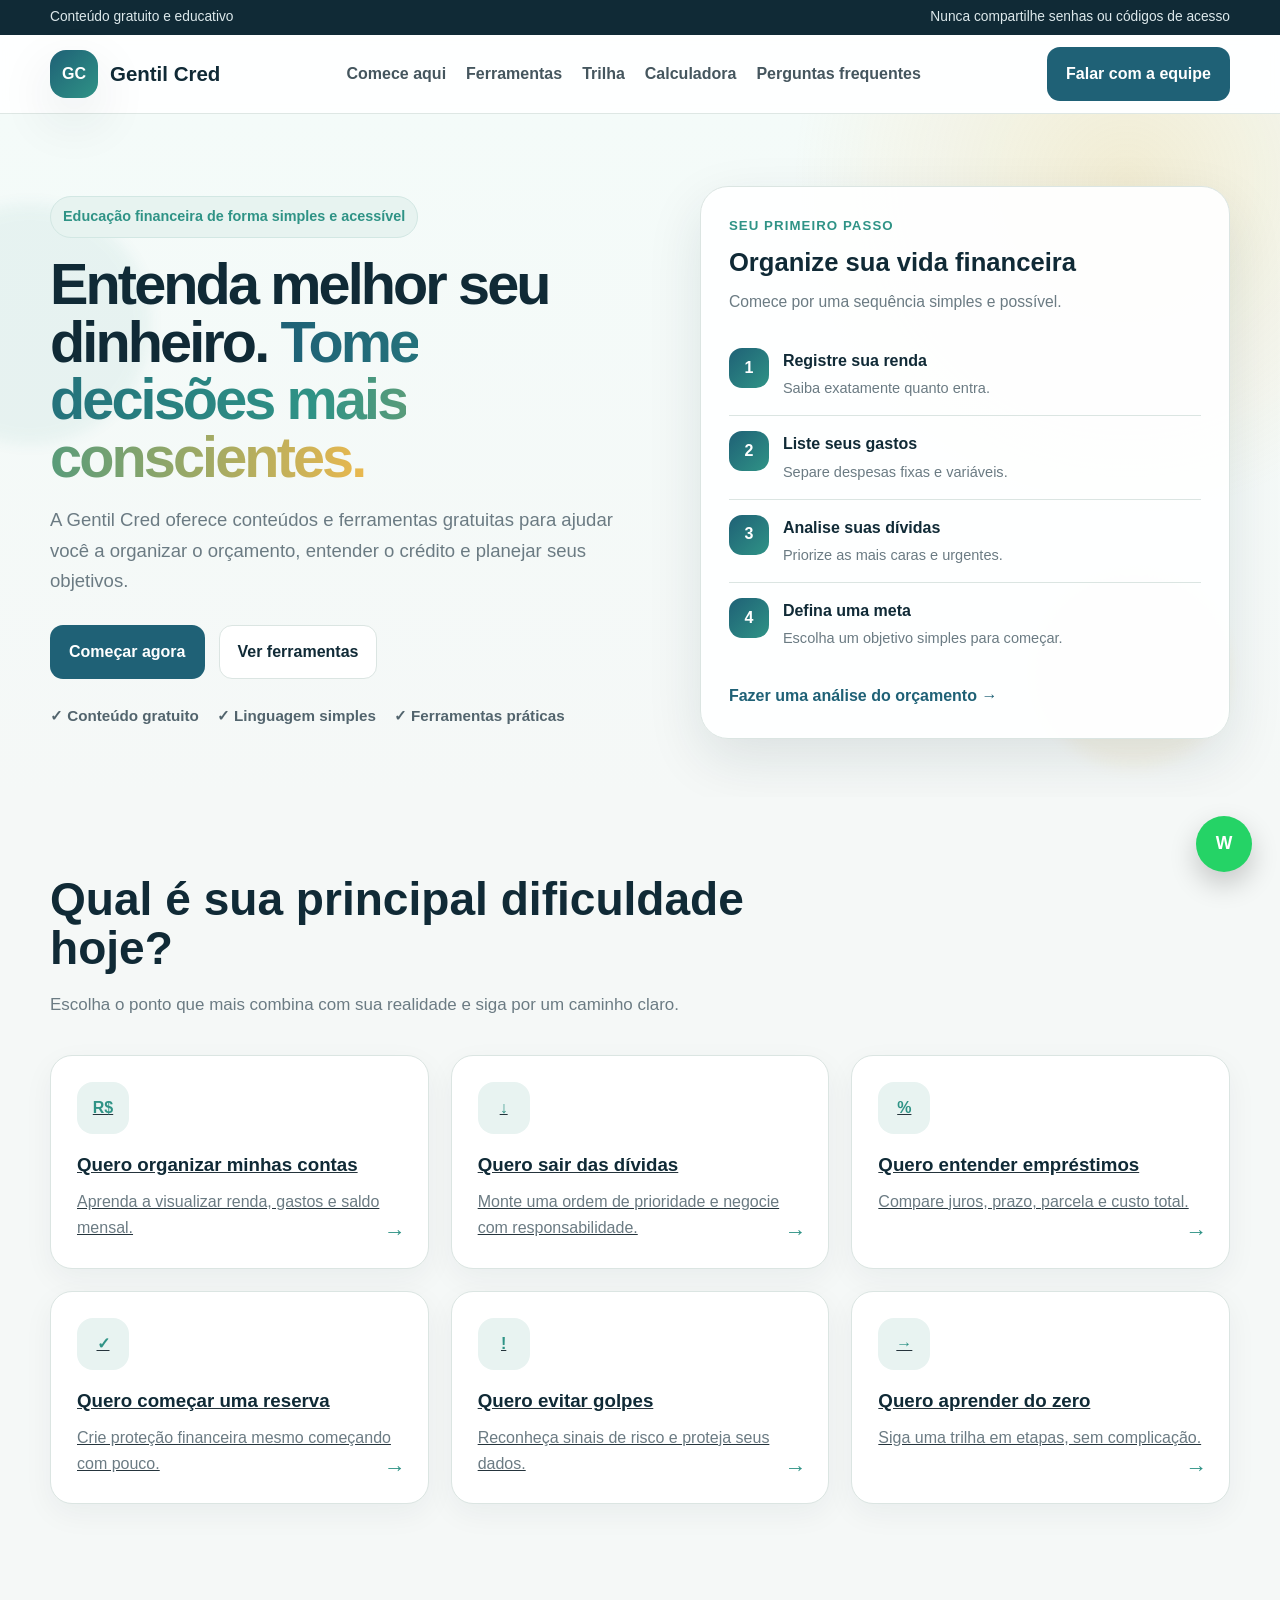
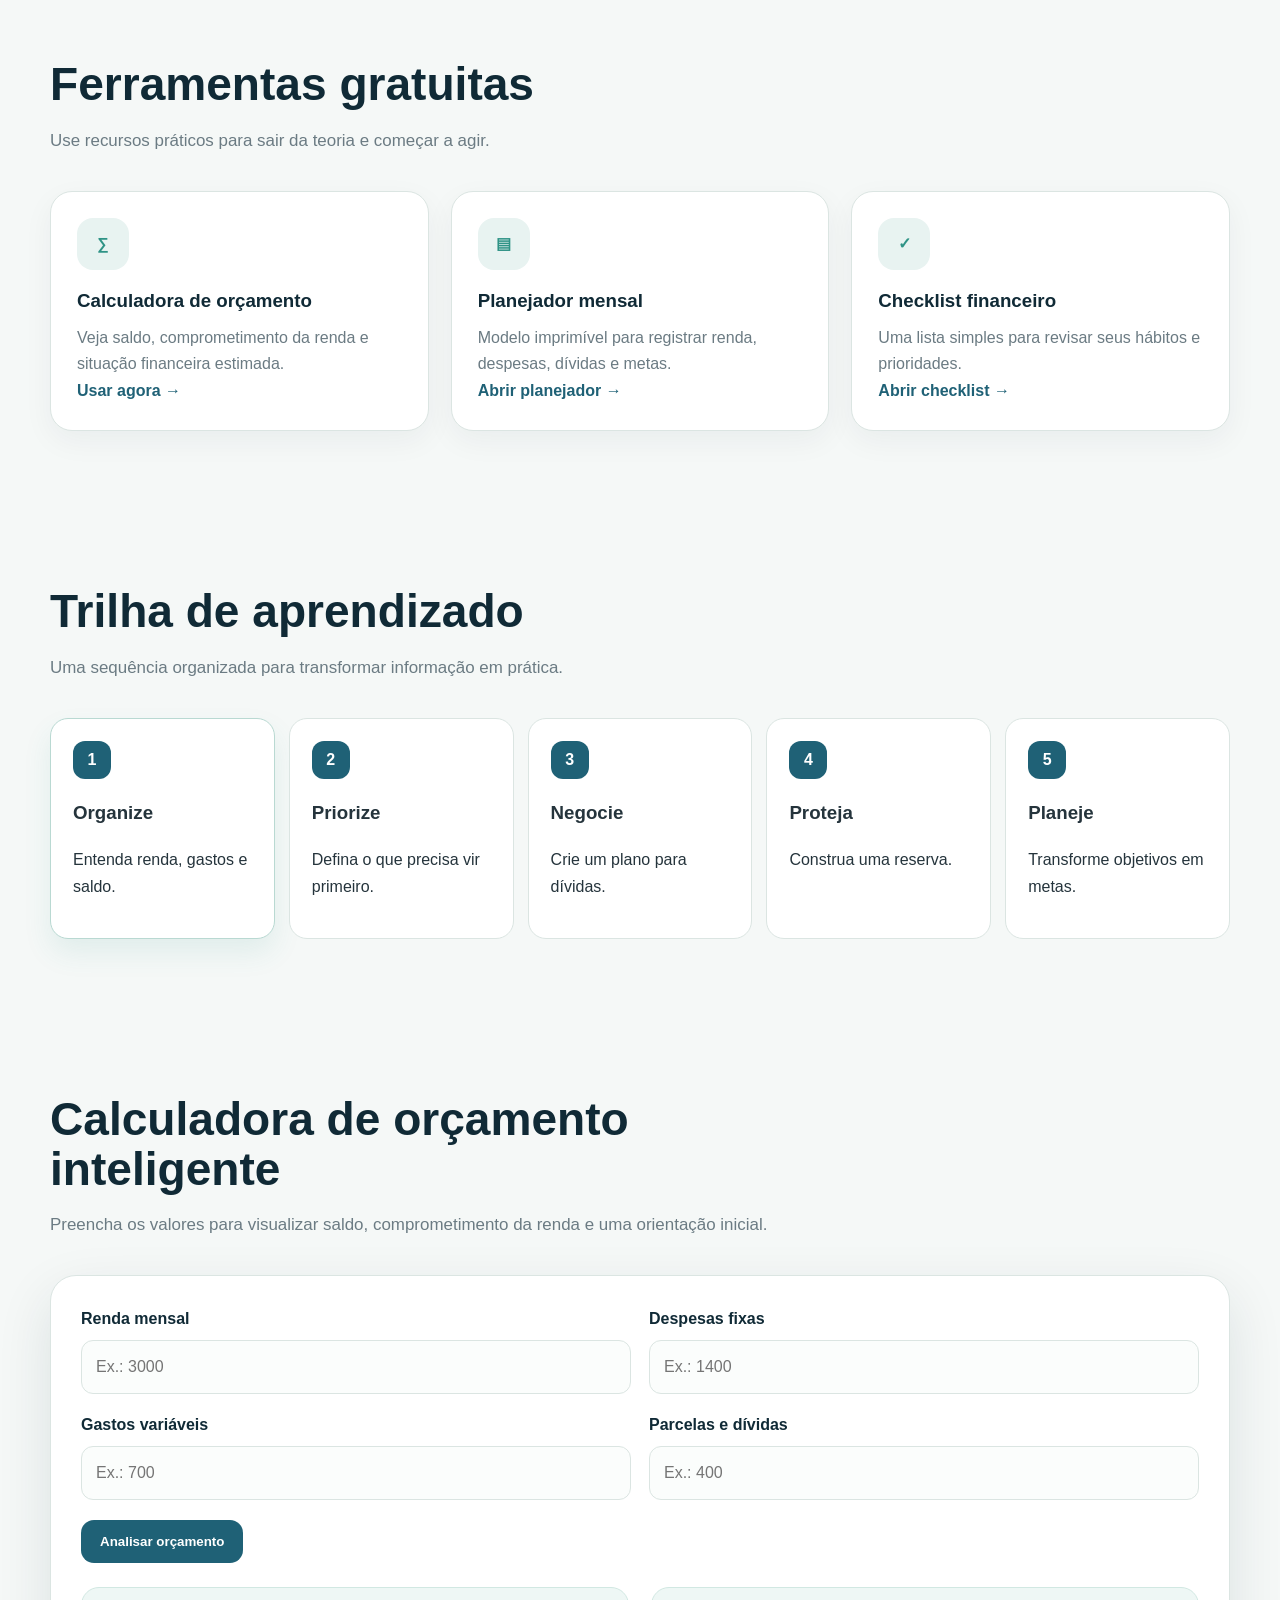
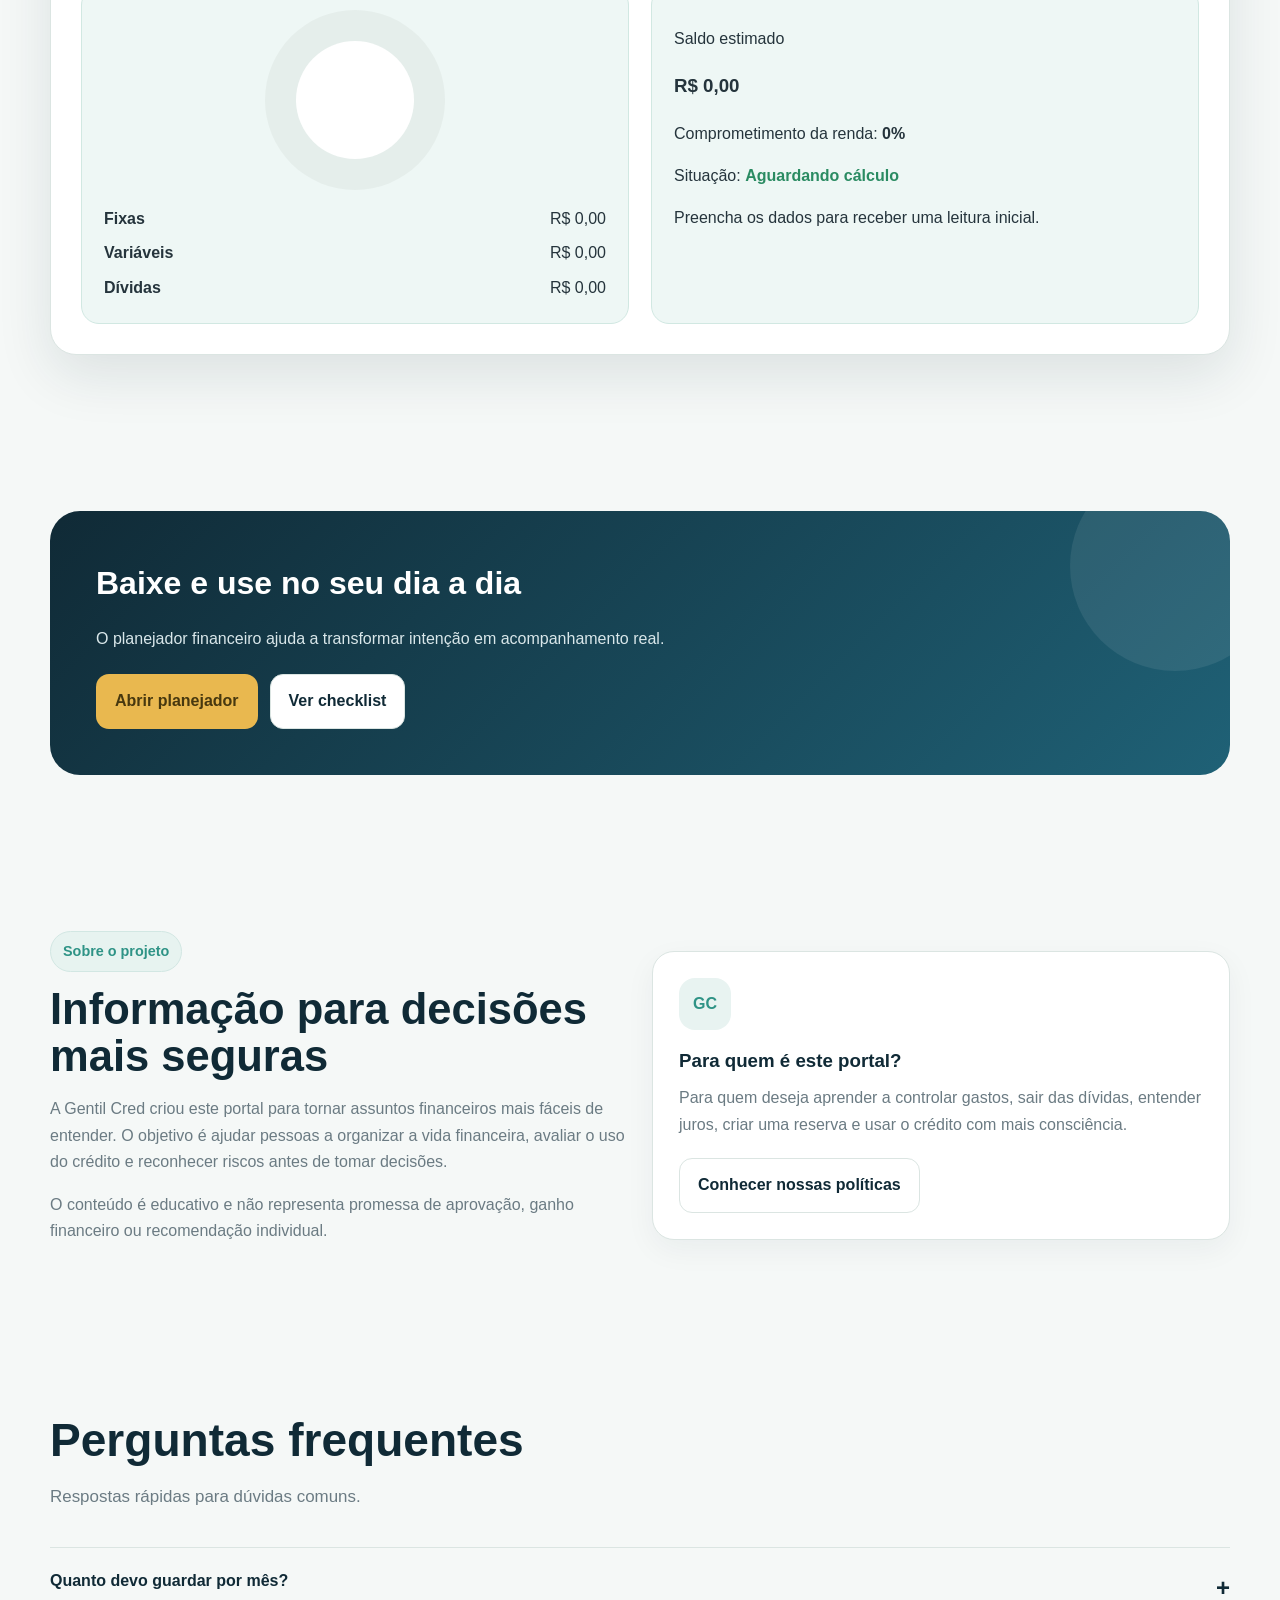
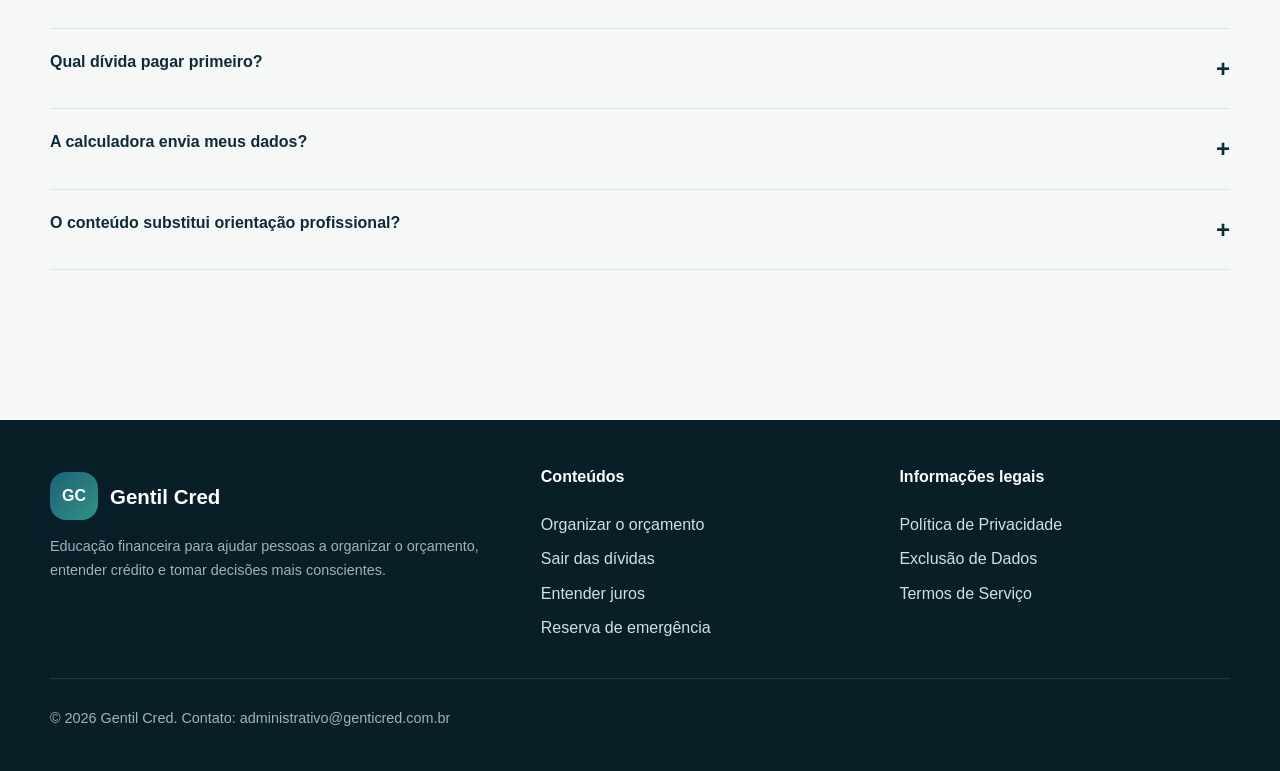
==== index.html @ 9e8ff7e5 "Add files via upload" ====
<!doctype html><html lang="pt-BR"><head><meta charset="utf-8"><meta name="viewport" content="width=device-width,initial-scale=1"><title>Gentil Cred | Portal de Educação Financeira</title><meta name="description" content="Portal de educação financeira com calculadoras, trilhas e conteúdos práticos."><link rel="stylesheet" href="styles.css"></head><body>
<div class="top-progress"></div>
<div class="topbar"><div class="container"><span>Conteúdo gratuito e educativo</span><span>Nunca compartilhe senhas ou códigos de acesso</span></div></div>
<header class="site-header">
  <div class="container nav">
    <a class="brand" href="index.html"><div class="logo">GC</div><strong>Gentil Cred</strong></a>
    <button class="menu-btn" aria-label="Abrir menu" aria-expanded="false">☰</button>
    <nav class="navlinks">
      <a href="index.html#problemas">Comece aqui</a>
      <a href="index.html#ferramentas">Ferramentas</a>
      <a href="index.html#trilha">Trilha</a>
      <a href="index.html#calculadora">Calculadora</a>
      <a href="index.html#faq">Perguntas frequentes</a>
    </nav>
    <a class="btn btn-primary desktop-cta" href="https://wa.me/5519996324788?text=Olá!%20Acessei%20o%20portal%20de%20educação%20financeira%20da%20Gentil%20Cred." target="_blank" rel="noopener">Falar com a equipe</a>
  </div>
</header>
<main>

<section class="hero">
  <div class="container hero-grid">
    <div class="reveal">
      <span class="eyebrow">Educação financeira de forma simples e acessível</span>
      <h1>Entenda melhor seu dinheiro. <span class="gradient">Tome decisões mais conscientes.</span></h1>
      <p>A Gentil Cred oferece conteúdos e ferramentas gratuitas para ajudar você a organizar o orçamento, entender o crédito e planejar seus objetivos.</p>
      <div class="hero-actions">
        <a class="btn btn-primary" href="#problemas">Começar agora</a>
        <a class="btn btn-light" href="#ferramentas">Ver ferramentas</a>
      </div>
      <div class="hero-trust">
        <span>✓ Conteúdo gratuito</span>
        <span>✓ Linguagem simples</span>
        <span>✓ Ferramentas práticas</span>
      </div>
    </div>

    <aside class="hero-dashboard reveal">
      <div class="dashboard-head">
        <span class="dashboard-kicker">Seu primeiro passo</span>
        <h3>Organize sua vida financeira</h3>
        <p>Comece por uma sequência simples e possível.</p>
      </div>

      <div class="dashboard-step">
        <div class="dashboard-number">1</div>
        <div><strong>Registre sua renda</strong><span>Saiba exatamente quanto entra.</span></div>
      </div>
      <div class="dashboard-step">
        <div class="dashboard-number">2</div>
        <div><strong>Liste seus gastos</strong><span>Separe despesas fixas e variáveis.</span></div>
      </div>
      <div class="dashboard-step">
        <div class="dashboard-number">3</div>
        <div><strong>Analise suas dívidas</strong><span>Priorize as mais caras e urgentes.</span></div>
      </div>
      <div class="dashboard-step">
        <div class="dashboard-number">4</div>
        <div><strong>Defina uma meta</strong><span>Escolha um objetivo simples para começar.</span></div>
      </div>

      <a class="dashboard-link" href="#calculadora">Fazer uma análise do orçamento →</a>
    </aside>
  </div>
</section>


<section id="problemas"><div class="container"><div class="section-head reveal"><h2>Qual é sua principal dificuldade hoje?</h2><p>Escolha o ponto que mais combina com sua realidade e siga por um caminho claro.</p></div><div class="grid-3">
<a class="card problem-card reveal" href="como-organizar-o-orcamento.html"><div class="icon">R$</div><h3>Quero organizar minhas contas</h3><p>Aprenda a visualizar renda, gastos e saldo mensal.</p></a>
<a class="card problem-card reveal" href="como-sair-das-dividas.html"><div class="icon">↓</div><h3>Quero sair das dívidas</h3><p>Monte uma ordem de prioridade e negocie com responsabilidade.</p></a>
<a class="card problem-card reveal" href="como-funcionam-os-juros.html"><div class="icon">%</div><h3>Quero entender empréstimos</h3><p>Compare juros, prazo, parcela e custo total.</p></a>
<a class="card problem-card reveal" href="reserva-de-emergencia.html"><div class="icon">✓</div><h3>Quero começar uma reserva</h3><p>Crie proteção financeira mesmo começando com pouco.</p></a>
<a class="card problem-card reveal" href="como-evitar-golpes-financeiros.html"><div class="icon">!</div><h3>Quero evitar golpes</h3><p>Reconheça sinais de risco e proteja seus dados.</p></a>
<a class="card problem-card reveal" href="#trilha"><div class="icon">→</div><h3>Quero aprender do zero</h3><p>Siga uma trilha em etapas, sem complicação.</p></a>
</div></div></section>

<section id="ferramentas"><div class="container"><div class="section-head reveal"><h2>Ferramentas gratuitas</h2><p>Use recursos práticos para sair da teoria e começar a agir.</p></div><div class="grid-3">
<article class="card tool-card reveal"><div class="icon">∑</div><h3>Calculadora de orçamento</h3><p>Veja saldo, comprometimento da renda e situação financeira estimada.</p><a href="#calculadora">Usar agora →</a></article>
<article class="card tool-card reveal"><div class="icon">▤</div><h3>Planejador mensal</h3><p>Modelo imprimível para registrar renda, despesas, dívidas e metas.</p><a href="planejador-financeiro.html">Abrir planejador →</a></article>
<article class="card tool-card reveal"><div class="icon">✓</div><h3>Checklist financeiro</h3><p>Uma lista simples para revisar seus hábitos e prioridades.</p><a href="checklist-financeiro.html">Abrir checklist →</a></article>
</div></div></section>

<section id="trilha"><div class="container"><div class="section-head reveal"><h2>Trilha de aprendizado</h2><p>Uma sequência organizada para transformar informação em prática.</p></div><div class="path">
<div class="path-step active reveal"><div class="num">1</div><h3>Organize</h3><p>Entenda renda, gastos e saldo.</p></div>
<div class="path-step reveal"><div class="num">2</div><h3>Priorize</h3><p>Defina o que precisa vir primeiro.</p></div>
<div class="path-step reveal"><div class="num">3</div><h3>Negocie</h3><p>Crie um plano para dívidas.</p></div>
<div class="path-step reveal"><div class="num">4</div><h3>Proteja</h3><p>Construa uma reserva.</p></div>
<div class="path-step reveal"><div class="num">5</div><h3>Planeje</h3><p>Transforme objetivos em metas.</p></div>
</div></div></section>

<section id="calculadora"><div class="container"><div class="section-head reveal"><h2>Calculadora de orçamento inteligente</h2><p>Preencha os valores para visualizar saldo, comprometimento da renda e uma orientação inicial.</p></div>
<form id="budget-form" class="calculator reveal"><div class="form-grid">
<div><label for="renda">Renda mensal</label><input id="renda" type="number" min="0" step="0.01" required placeholder="Ex.: 3000"></div>
<div><label for="fixas">Despesas fixas</label><input id="fixas" type="number" min="0" step="0.01" placeholder="Ex.: 1400"></div>
<div><label for="variaveis">Gastos variáveis</label><input id="variaveis" type="number" min="0" step="0.01" placeholder="Ex.: 700"></div>
<div><label for="dividas">Parcelas e dívidas</label><input id="dividas" type="number" min="0" step="0.01" placeholder="Ex.: 400"></div>
</div><button class="btn btn-primary" style="margin-top:20px" type="submit">Analisar orçamento</button>
<div class="result-panel"><div class="result-card"><div class="donut" id="donut"></div><div class="legend"><span><b>Fixas</b><span id="l-fixas">R$ 0,00</span></span><span><b>Variáveis</b><span id="l-var">R$ 0,00</span></span><span><b>Dívidas</b><span id="l-div">R$ 0,00</span></span></div></div>
<div class="result-card"><p>Saldo estimado</p><h3 id="saldo">R$ 0,00</h3><p>Comprometimento da renda: <b id="comp">0%</b></p><p>Situação: <span id="status" class="status good">Aguardando cálculo</span></p><p id="mensagem">Preencha os dados para receber uma leitura inicial.</p></div></div>
</form></div></section>

<section><div class="container"><div class="band reveal"><h2>Baixe e use no seu dia a dia</h2><p>O planejador financeiro ajuda a transformar intenção em acompanhamento real.</p><div class="actions"><a class="btn btn-gold" href="planejador-financeiro.html">Abrir planejador</a><a class="btn btn-light" href="checklist-financeiro.html">Ver checklist</a></div></div></div></section>


<section id="sobre">
  <div class="container">
    <div class="grid-2 about-grid">
      <div class="reveal">
        <span class="eyebrow">Sobre o projeto</span>
        <h2>Informação para decisões mais seguras</h2>
        <p>A Gentil Cred criou este portal para tornar assuntos financeiros mais fáceis de entender. O objetivo é ajudar pessoas a organizar a vida financeira, avaliar o uso do crédito e reconhecer riscos antes de tomar decisões.</p>
        <p>O conteúdo é educativo e não representa promessa de aprovação, ganho financeiro ou recomendação individual.</p>
      </div>
      <div class="card about-card reveal">
        <div class="icon">GC</div>
        <h3>Para quem é este portal?</h3>
        <p>Para quem deseja aprender a controlar gastos, sair das dívidas, entender juros, criar uma reserva e usar o crédito com mais consciência.</p>
        <a class="btn btn-light" href="politica-de-privacidade.html">Conhecer nossas políticas</a>
      </div>
    </div>
  </div>
</section>

<section id="faq"><div class="container"><div class="section-head reveal"><h2>Perguntas frequentes</h2><p>Respostas rápidas para dúvidas comuns.</p></div><div class="faq reveal">
<div class="faq-item"><button class="faq-btn">Quanto devo guardar por mês?<span class="plus">+</span></button><div class="faq-content"><p>Comece com um valor possível e aumente aos poucos. Consistência é mais importante que começar alto.</p></div></div>
<div class="faq-item"><button class="faq-btn">Qual dívida pagar primeiro?<span class="plus">+</span></button><div class="faq-content"><p>Normalmente, priorize as mais caras e as que podem gerar consequências mais graves.</p></div></div>
<div class="faq-item"><button class="faq-btn">A calculadora envia meus dados?<span class="plus">+</span></button><div class="faq-content"><p>Não. O cálculo acontece no próprio navegador e os valores não são enviados para servidor.</p></div></div>
<div class="faq-item"><button class="faq-btn">O conteúdo substitui orientação profissional?<span class="plus">+</span></button><div class="faq-content"><p>Não. O portal tem finalidade educacional e não substitui análise individual ou recomendação profissional.</p></div></div>
</div></div></section>
</main>
<footer><div class="container"><div class="footer-grid">
<div><a class="brand" href="index.html"><div class="logo">GC</div><strong style="color:white">Gentil Cred</strong></a><p class="small">Educação financeira para ajudar pessoas a organizar o orçamento, entender crédito e tomar decisões mais conscientes.</p></div>
<div><h4>Conteúdos</h4><a href="como-organizar-o-orcamento.html">Organizar o orçamento</a><a href="como-sair-das-dividas.html">Sair das dívidas</a><a href="como-funcionam-os-juros.html">Entender juros</a><a href="reserva-de-emergencia.html">Reserva de emergência</a></div>
<div><h4>Informações legais</h4><a href="politica-de-privacidade.html">Política de Privacidade</a><a href="exclusao-de-dados.html">Exclusão de Dados</a><a href="termos-de-servico.html">Termos de Serviço</a></div>
</div><hr style="border:0;border-top:1px solid rgba(255,255,255,.12);margin:28px 0"><p class="small">© 2026 Gentil Cred. Contato: administrativo@genticred.com.br</p></div></footer>
<a class="whatsapp" aria-label="Falar com a Gentil Cred no WhatsApp" title="Falar com a Gentil Cred" href="https://wa.me/5519996324788?text=Olá!%20Acessei%20o%20portal%20de%20educação%20financeira%20da%20Gentil%20Cred." target="_blank" rel="noopener">W</a>
<script src="script.js"></script></body></html>
---- styles.css ----
:root{
  --ink:#102a36; --blue:#1f6176; --teal:#2f9386; --gold:#e9b84f;
  --bg:#f5f8f7; --surface:#ffffff; --muted:#6b7b83; --border:#dbe5e2;
  --good:#2a8b62; --warn:#d29a2f; --bad:#bf5555; --shadow:0 20px 55px rgba(16,42,54,.11);
}
*{box-sizing:border-box}
html{scroll-behavior:smooth}
body{margin:0;font-family:Inter,Arial,Helvetica,sans-serif;background:var(--bg);color:#25343c;line-height:1.65;overflow-x:hidden}
a{color:inherit}
.container{width:min(1440px,calc(100% - 48px));margin:auto}
.top-progress{position:fixed;left:0;top:0;height:3px;background:linear-gradient(90deg,var(--blue),var(--teal),var(--gold));width:0;z-index:100}
.topbar{background:var(--ink);color:#dce8eb;padding:8px 0;font-size:.9rem}
.topbar .container{display:flex;justify-content:space-between;gap:16px;flex-wrap:wrap}
.site-header{position:sticky;top:0;z-index:50;background:rgba(255,255,255,.9);border-bottom:1px solid rgba(219,229,226,.9);backdrop-filter:blur(14px);transition:.3s}
.site-header.scrolled{background:rgba(255,255,255,.98);box-shadow:0 10px 30px rgba(16,42,54,.08)}
.nav{min-height:78px;display:flex;align-items:center;justify-content:space-between;gap:22px}
.brand{display:flex;align-items:center;gap:12px;text-decoration:none}
.logo{width:48px;height:48px;border-radius:16px;display:grid;place-items:center;background:linear-gradient(135deg,var(--blue),var(--teal));color:#fff;font-weight:900;box-shadow:var(--shadow);transition:.25s}
.brand:hover .logo{transform:rotate(-5deg) scale(1.05)}
.brand strong{font-size:1.28rem;color:var(--ink)}
.navlinks{display:flex;gap:20px;align-items:center}
.navlinks a{text-decoration:none;font-weight:800;color:#45565e;position:relative}
.navlinks a:after{content:"";position:absolute;left:0;bottom:-6px;width:0;height:2px;background:var(--teal);transition:.25s}
.navlinks a:hover:after{width:100%}
.menu-btn{display:none;width:46px;height:46px;border:1px solid var(--border);background:#fff;border-radius:13px;font-size:1.3rem}
.btn{display:inline-flex;align-items:center;justify-content:center;gap:8px;padding:13px 18px;border-radius:13px;text-decoration:none;font-weight:900;border:1px solid transparent;cursor:pointer;transition:.25s}
.btn-primary{background:var(--blue);color:#fff}
.btn-primary:hover{background:var(--teal);transform:translateY(-2px);box-shadow:0 12px 26px rgba(47,147,134,.18)}
.btn-light{background:#fff;border-color:var(--border);color:var(--ink)}
.btn-gold{background:var(--gold);color:#47380f}
.hero{position:relative;overflow:hidden;padding:94px 0 74px;background:
radial-gradient(circle at 88% 10%,rgba(233,184,79,.22),transparent 26%),
linear-gradient(180deg,#f4fbf9 0%,var(--bg) 100%)}
.hero:before,.hero:after{content:"";position:absolute;border-radius:50%;opacity:.48;filter:blur(8px);animation:blob 8s ease-in-out infinite}
.hero:before{width:240px;height:240px;background:rgba(47,147,134,.15);left:-90px;top:90px}
.hero:after{width:190px;height:190px;background:rgba(233,184,79,.18);right:4%;bottom:30px;animation-delay:-3s}
@keyframes blob{0%,100%{transform:translate(0,0)}50%{transform:translate(16px,-18px)}}
.hero-grid{position:relative;z-index:1;display:grid;grid-template-columns:1.12fr .88fr;gap:72px;align-items:center}
.eyebrow{display:inline-flex;padding:8px 12px;border-radius:999px;background:#e7f3f0;color:var(--teal);border:1px solid #d2e7e3;font-weight:900;font-size:.9rem}
h1{font-size:clamp(2.8rem,5.2vw,5rem);line-height:1;letter-spacing:-.05em;color:var(--ink);margin:20px 0}
.gradient{background:linear-gradient(90deg,var(--blue),var(--teal),var(--gold));background-clip:text;-webkit-background-clip:text;color:transparent}
.hero p{font-size:1.16rem;color:var(--muted);max-width:690px}
.hero-actions{display:flex;gap:14px;flex-wrap:wrap;margin-top:28px}
.hero-dashboard{background:rgba(255,255,255,.95);border:1px solid var(--border);border-radius:28px;padding:26px;box-shadow:var(--shadow);animation:float 5s ease-in-out infinite}
@keyframes float{0%,100%{transform:translateY(0)}50%{transform:translateY(-8px)}}
.metric-row{display:grid;grid-template-columns:repeat(3,1fr);gap:12px;margin-bottom:18px}
.metric{padding:16px;border-radius:16px;background:#f8fbfa;border:1px solid var(--border)}
.metric strong{display:block;color:var(--ink);font-size:1.35rem}.metric span{font-size:.86rem;color:var(--muted)}
.chart{height:180px;display:flex;align-items:flex-end;gap:12px;padding:20px 10px 0;border-top:1px solid var(--border)}
.bar{flex:1;border-radius:10px 10px 4px 4px;background:linear-gradient(180deg,var(--teal),var(--blue));height:0;transition:height 1.2s ease}
section{padding:78px 0}
.section-head{max-width:780px;margin-bottom:36px}
.section-head h2{font-size:clamp(2.1rem,3.6vw,3.2rem);line-height:1.08;color:var(--ink);margin:0 0 12px}
.section-head p{color:var(--muted);font-size:1.06rem}
.grid-3{display:grid;grid-template-columns:repeat(3,1fr);gap:22px}
.grid-2{display:grid;grid-template-columns:repeat(2,1fr);gap:24px}
.card{background:#fff;border:1px solid var(--border);border-radius:22px;padding:26px;box-shadow:0 10px 30px rgba(16,42,54,.05);transition:.3s}
.card:hover{transform:translateY(-8px);box-shadow:0 18px 42px rgba(16,42,54,.1);border-color:#c7ddd7}
.icon{width:52px;height:52px;border-radius:16px;display:grid;place-items:center;background:#e8f3f1;color:var(--teal);font-weight:900;transition:.25s}
.card:hover .icon{transform:rotate(-6deg) scale(1.08)}
.card h3{color:var(--ink);margin:16px 0 8px}.card p{color:var(--muted);margin:0}
.problem-card{cursor:pointer;position:relative;overflow:hidden}
.problem-card:after{content:"→";position:absolute;right:22px;bottom:18px;color:var(--teal);font-weight:900;font-size:1.35rem}
.tool-card{min-height:235px;display:flex;flex-direction:column}
.tool-card a{margin-top:auto;color:var(--blue);font-weight:900;text-decoration:none}
.path{display:grid;grid-template-columns:repeat(5,1fr);gap:14px}
.path-step{background:#fff;border:1px solid var(--border);border-radius:18px;padding:22px;position:relative}
.path-step .num{width:38px;height:38px;border-radius:12px;display:grid;place-items:center;background:var(--blue);color:#fff;font-weight:900;margin-bottom:14px}
.path-step.active{border-color:#b9d9d2;box-shadow:0 14px 28px rgba(47,147,134,.1)}
.calculator{background:#fff;border:1px solid var(--border);border-radius:26px;padding:30px;box-shadow:var(--shadow)}
.form-grid{display:grid;grid-template-columns:repeat(2,1fr);gap:18px}
label{display:block;font-weight:900;color:var(--ink);margin-bottom:7px}
input,select{width:100%;padding:13px 14px;border:1px solid var(--border);border-radius:12px;background:#fbfdfc;font:inherit;outline:none}
input:focus,select:focus{border-color:var(--teal);box-shadow:0 0 0 4px rgba(47,147,134,.1)}
.result-panel{margin-top:24px;display:grid;grid-template-columns:1fr 1fr;gap:22px}
.result-card{background:#eef7f5;border:1px solid #d1e8e2;border-radius:18px;padding:22px}
.donut{width:180px;height:180px;border-radius:50%;margin:auto;display:grid;place-items:center;background:conic-gradient(var(--teal) 0deg,#e5eeeb 0deg)}
.donut:after{content:"";width:118px;height:118px;border-radius:50%;background:#fff}
.legend{display:grid;gap:8px;margin-top:16px}.legend span{display:flex;justify-content:space-between;gap:12px}
.status{font-weight:900}.status.good{color:var(--good)}.status.warn{color:var(--warn)}.status.bad{color:var(--bad)}
.material{display:flex;align-items:center;justify-content:space-between;gap:20px}
.material .copy{max-width:700px}
.band{position:relative;overflow:hidden;background:linear-gradient(135deg,var(--ink),var(--blue));color:#fff;border-radius:30px;padding:46px}
.band:after{content:"";position:absolute;width:210px;height:210px;border-radius:50%;background:rgba(255,255,255,.08);right:-50px;top:-50px}
.band h2,.band p,.band .actions{position:relative;z-index:1}
.band h2{font-size:2rem;margin:0 0 12px}.band p{color:#d9e7ea;max-width:800px}
.actions{display:flex;gap:12px;flex-wrap:wrap;margin-top:22px}
.faq{border-top:1px solid var(--border)}
.faq-item{border-bottom:1px solid var(--border)}
.faq-btn{width:100%;padding:20px 0;background:none;border:0;display:flex;justify-content:space-between;gap:18px;text-align:left;font:inherit;font-weight:900;color:var(--ink);cursor:pointer}
.faq-content{max-height:0;overflow:hidden;transition:max-height .35s ease}.faq-content p{margin:0 0 20px;color:var(--muted)}
.faq-item.open .faq-content{max-height:220px}.plus{font-size:1.5rem;transition:.25s}.faq-item.open .plus{transform:rotate(45deg)}
.whatsapp{position:fixed;right:20px;bottom:20px;z-index:60;width:58px;height:58px;border-radius:50%;display:grid;place-items:center;background:#25d366;color:#fff;text-decoration:none;font-size:1.5rem;box-shadow:0 12px 28px rgba(0,0,0,.2);transition:.25s}
.whatsapp:hover{transform:scale(1.08) translateY(-2px)}
footer{background:#081f28;color:#d3e0e4;margin-top:72px;padding:44px 0 26px}
.footer-grid{display:grid;grid-template-columns:1.4fr 1fr 1fr;gap:28px}footer h4{color:#fff;margin-top:0}footer a{display:block;text-decoration:none;color:#d3e0e4;margin:8px 0}
.small{font-size:.9rem;color:#9fb3ba}
.page{width:min(930px,calc(100% - 40px));margin:48px auto;background:#fff;border:1px solid var(--border);border-radius:24px;padding:42px;box-shadow:var(--shadow)}
.page h1{font-size:clamp(2.4rem,5vw,3.8rem)}.page h2{color:var(--ink);margin-top:34px}.lead{font-size:1.15rem;color:var(--muted)}
.notice{background:#fff8df;border:1px solid #ead899;color:#6b5a20;padding:16px;border-radius:12px;margin:24px 0}
.reveal{opacity:0;transform:translateY(28px);transition:opacity .7s ease,transform .7s ease}.reveal.show{opacity:1;transform:translateY(0)}
@media(prefers-reduced-motion:reduce){*{animation:none!important;transition:none!important;scroll-behavior:auto!important}.reveal{opacity:1;transform:none}}
@media(max-width:980px){
  .hero-grid,.grid-3,.grid-2,.footer-grid,.form-grid,.result-panel{grid-template-columns:1fr}
  .path{grid-template-columns:1fr 1fr}
  .menu-btn{display:block}.desktop-cta{display:none}
  .navlinks{position:absolute;left:20px;right:20px;top:78px;display:none;flex-direction:column;align-items:stretch;background:#fff;border:1px solid var(--border);border-radius:16px;padding:18px;box-shadow:var(--shadow)}
  .navlinks.open{display:flex}
}
@media(max-width:620px){.path{grid-template-columns:1fr}.metric-row{grid-template-columns:1fr}.material{align-items:flex-start;flex-direction:column}}

@media(min-width:1500px){
  .hero{padding-left:12px;padding-right:12px}
  .hero-grid{gap:84px}
  .hero h1{font-size:clamp(3.6rem,4.6vw,5.2rem)}
}
@media(max-width:1280px){
  .container{width:min(1180px,calc(100% - 40px))}
}

/* Refinamento do topo */
.topbar{
  padding:6px 0;
  font-size:.86rem;
}
.hero{
  padding:72px 0 58px;
}
.hero-grid{
  grid-template-columns:1.05fr .95fr;
  gap:64px;
}
.hero h1{
  font-size:clamp(2.9rem,4.5vw,4.7rem);
  max-width:760px;
  margin:18px 0;
}
.hero p{
  max-width:720px;
}
.hero-trust{
  display:flex;
  flex-wrap:wrap;
  gap:18px;
  margin-top:24px;
  color:#52646d;
  font-weight:700;
  font-size:.95rem;
}
.hero-dashboard{
  animation:none;
  padding:28px;
}
.dashboard-head{
  margin-bottom:18px;
}
.dashboard-kicker{
  display:block;
  color:var(--teal);
  font-size:.83rem;
  font-weight:900;
  text-transform:uppercase;
  letter-spacing:.08em;
  margin-bottom:4px;
}
.dashboard-head h3{
  color:var(--ink);
  font-size:1.6rem;
  margin:0 0 6px;
}
.dashboard-head p{
  font-size:.98rem;
  margin:0;
}
.dashboard-step{
  display:flex;
  gap:14px;
  align-items:flex-start;
  padding:15px 0;
  border-bottom:1px solid var(--border);
  transition:transform .2s ease, background .2s ease;
}
.dashboard-step:hover{
  transform:translateX(5px);
  background:#f8fbfa;
}
.dashboard-step:last-of-type{
  border-bottom:0;
}
.dashboard-number{
  flex:0 0 40px;
  height:40px;
  display:grid;
  place-items:center;
  border-radius:13px;
  background:linear-gradient(135deg,var(--blue),var(--teal));
  color:#fff;
  font-weight:900;
}
.dashboard-step strong{
  display:block;
  color:var(--ink);
  margin-bottom:2px;
}
.dashboard-step span{
  display:block;
  color:var(--muted);
  font-size:.91rem;
}
.dashboard-link{
  display:inline-flex;
  margin-top:18px;
  color:var(--blue);
  font-weight:900;
  text-decoration:none;
}
.about-grid{
  align-items:center;
}
.about-grid h2{
  font-size:clamp(2rem,3.4vw,3.1rem);
  line-height:1.08;
  color:var(--ink);
  margin:14px 0 16px;
}
.about-grid p{
  color:var(--muted);
}
.about-card .btn{
  margin-top:20px;
}
.whatsapp{
  right:28px;
  bottom:28px;
  width:56px;
  height:56px;
  font-size:1.1rem;
  font-weight:900;
}
@media(max-width:980px){
  .hero{
    padding:56px 0 44px;
  }
  .hero h1{
    font-size:clamp(2.6rem,9vw,4rem);
  }
  .hero-grid{
    gap:36px;
  }
}
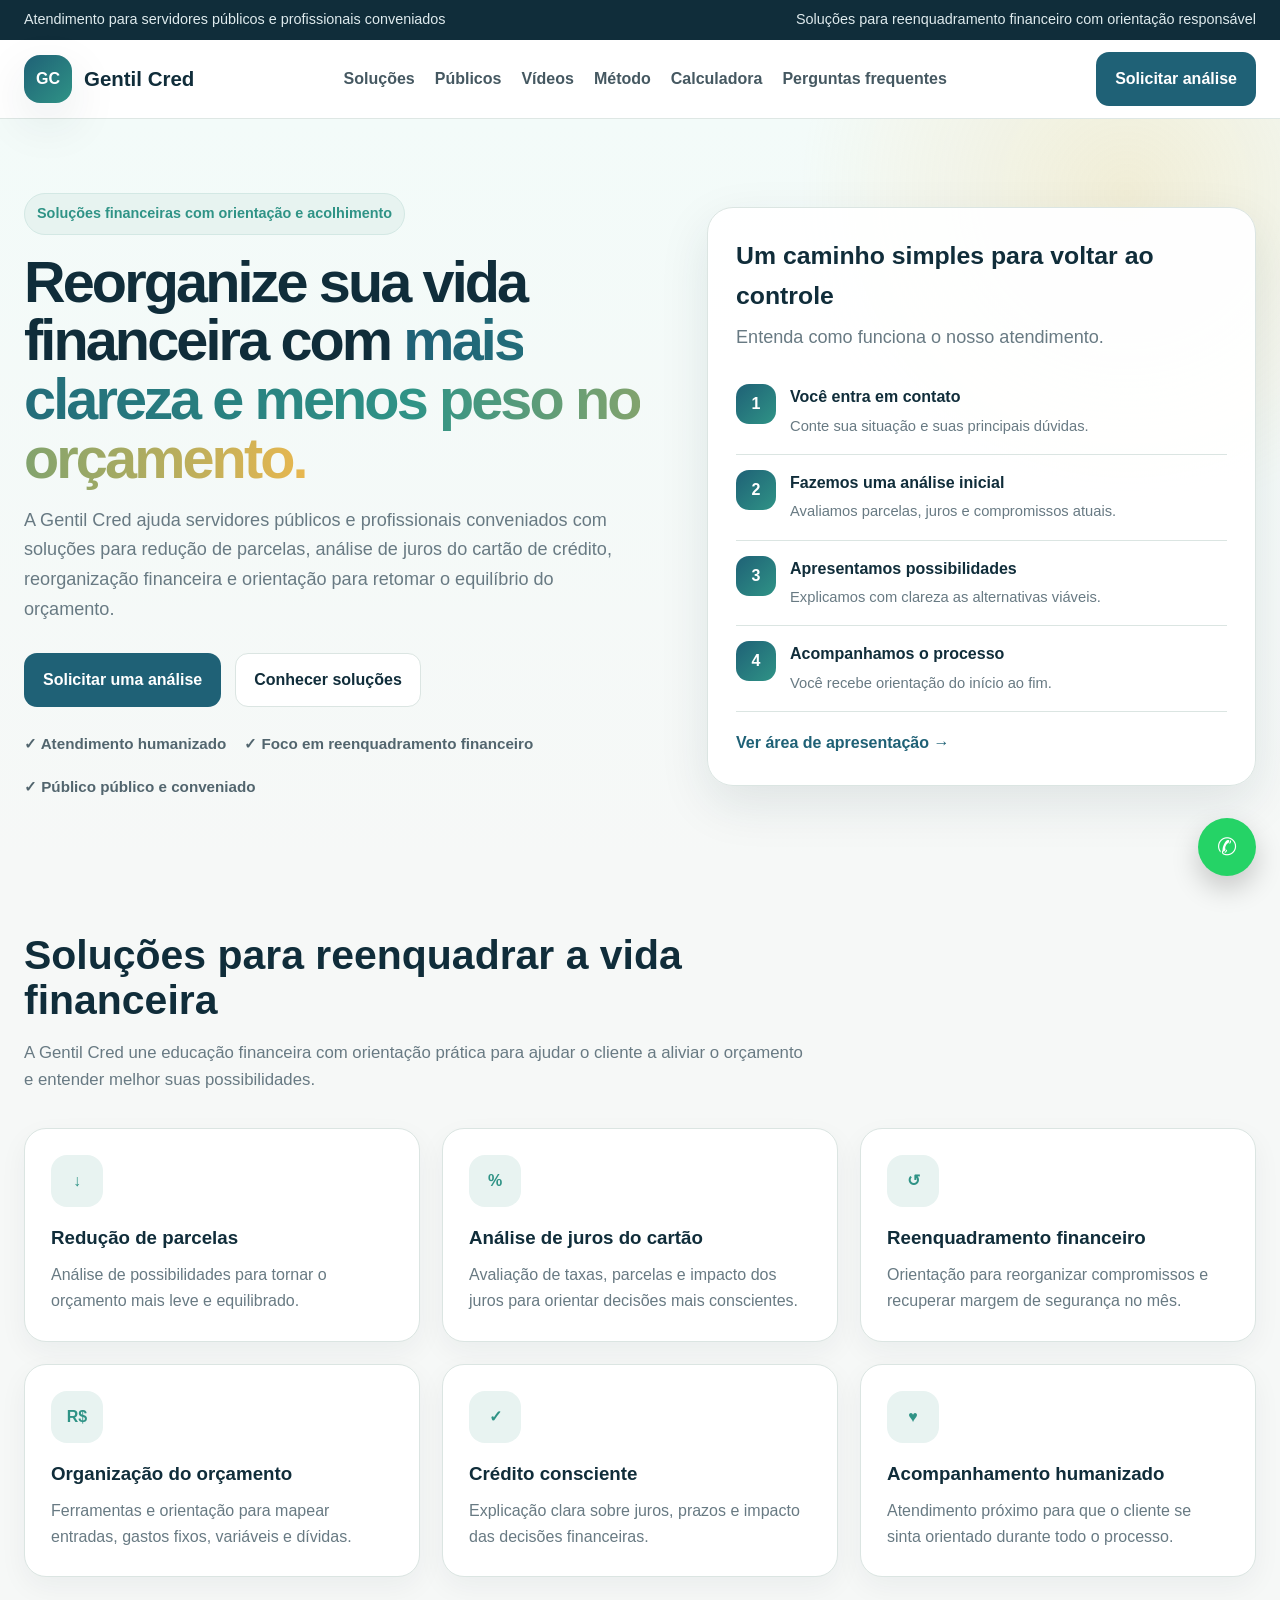
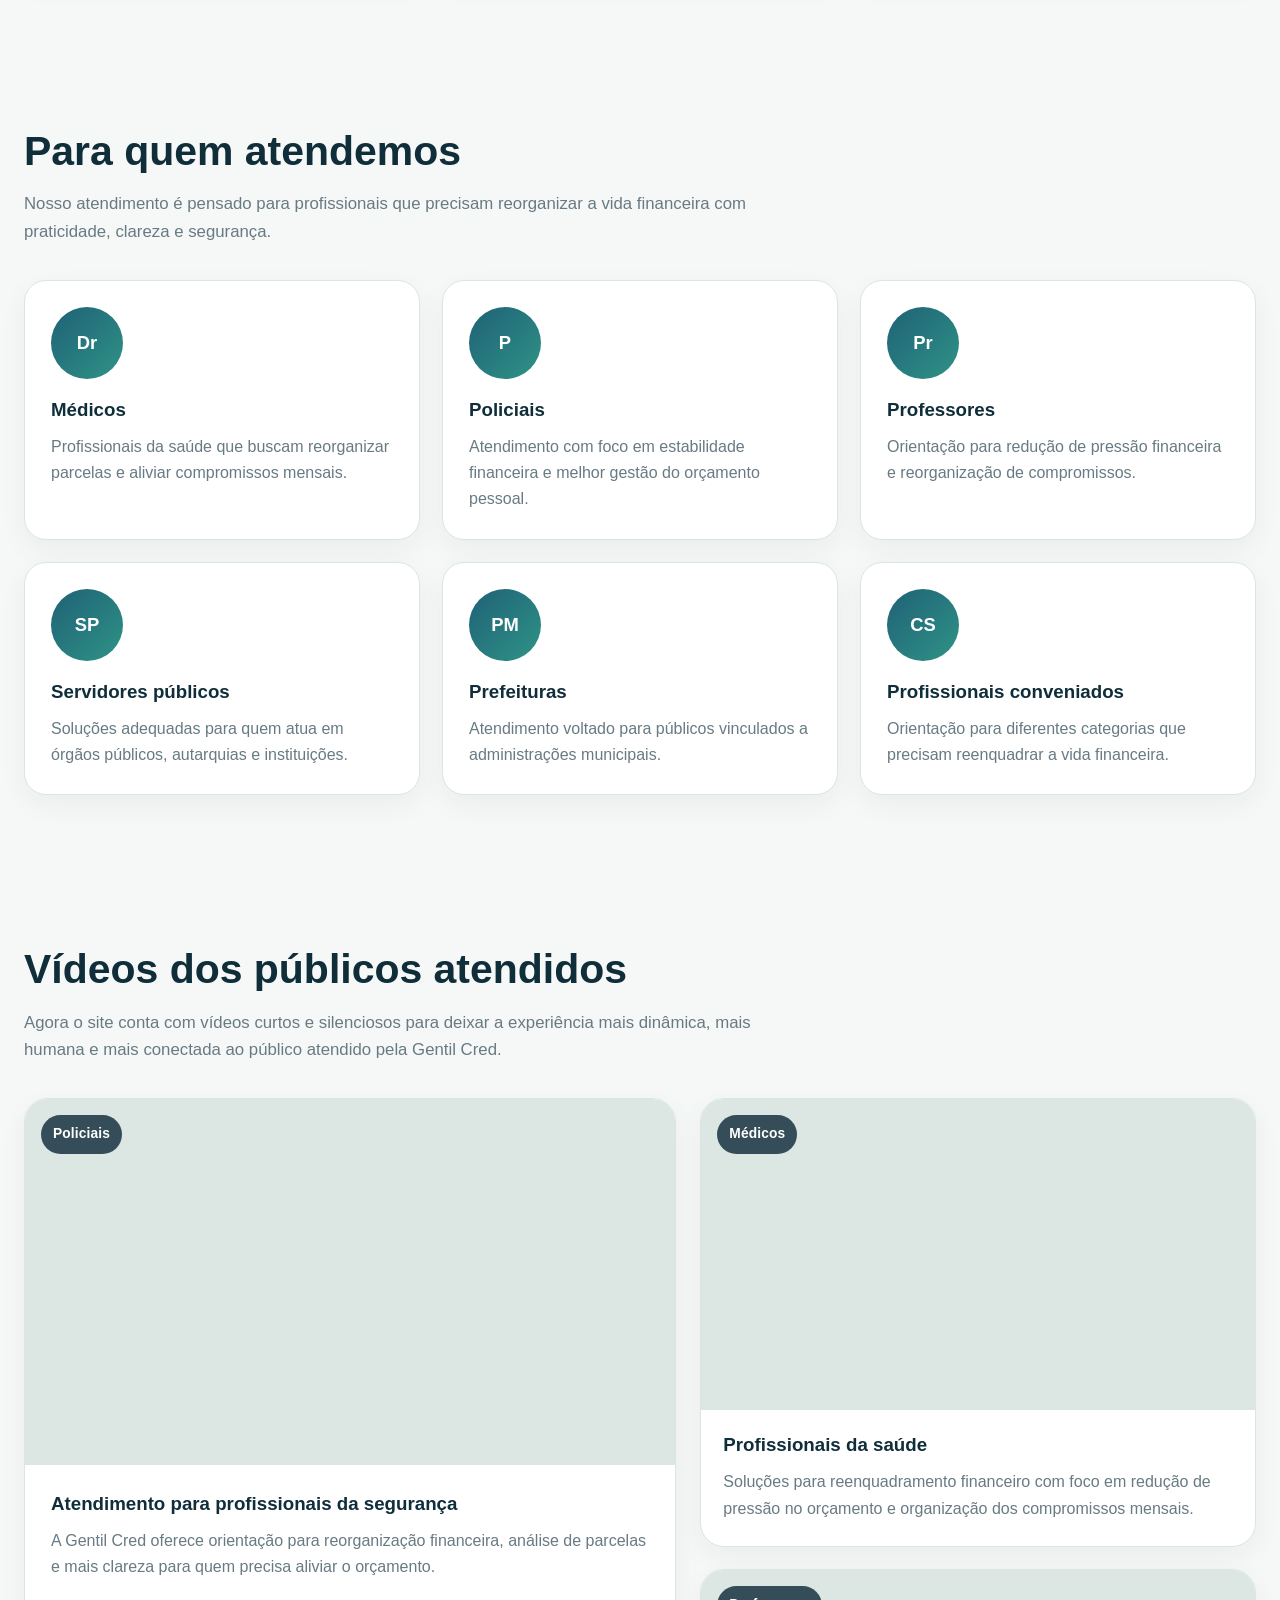
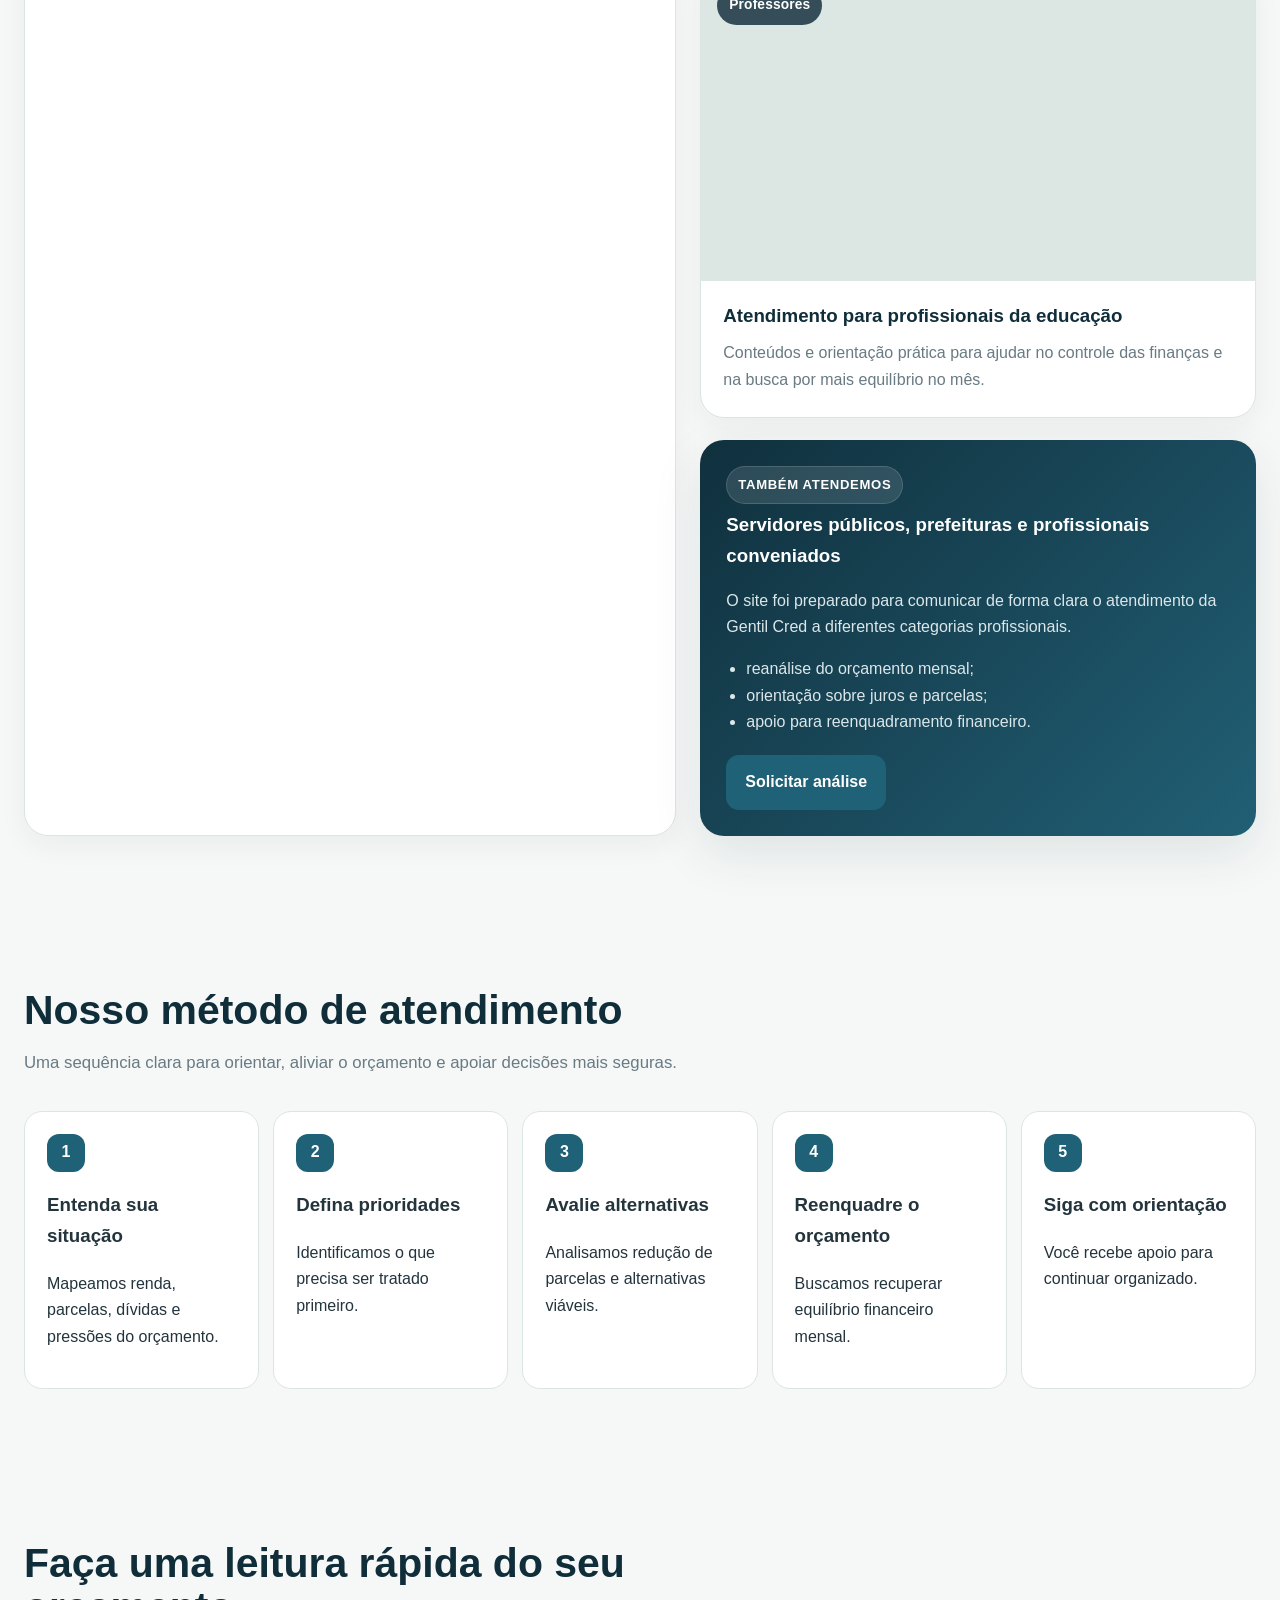
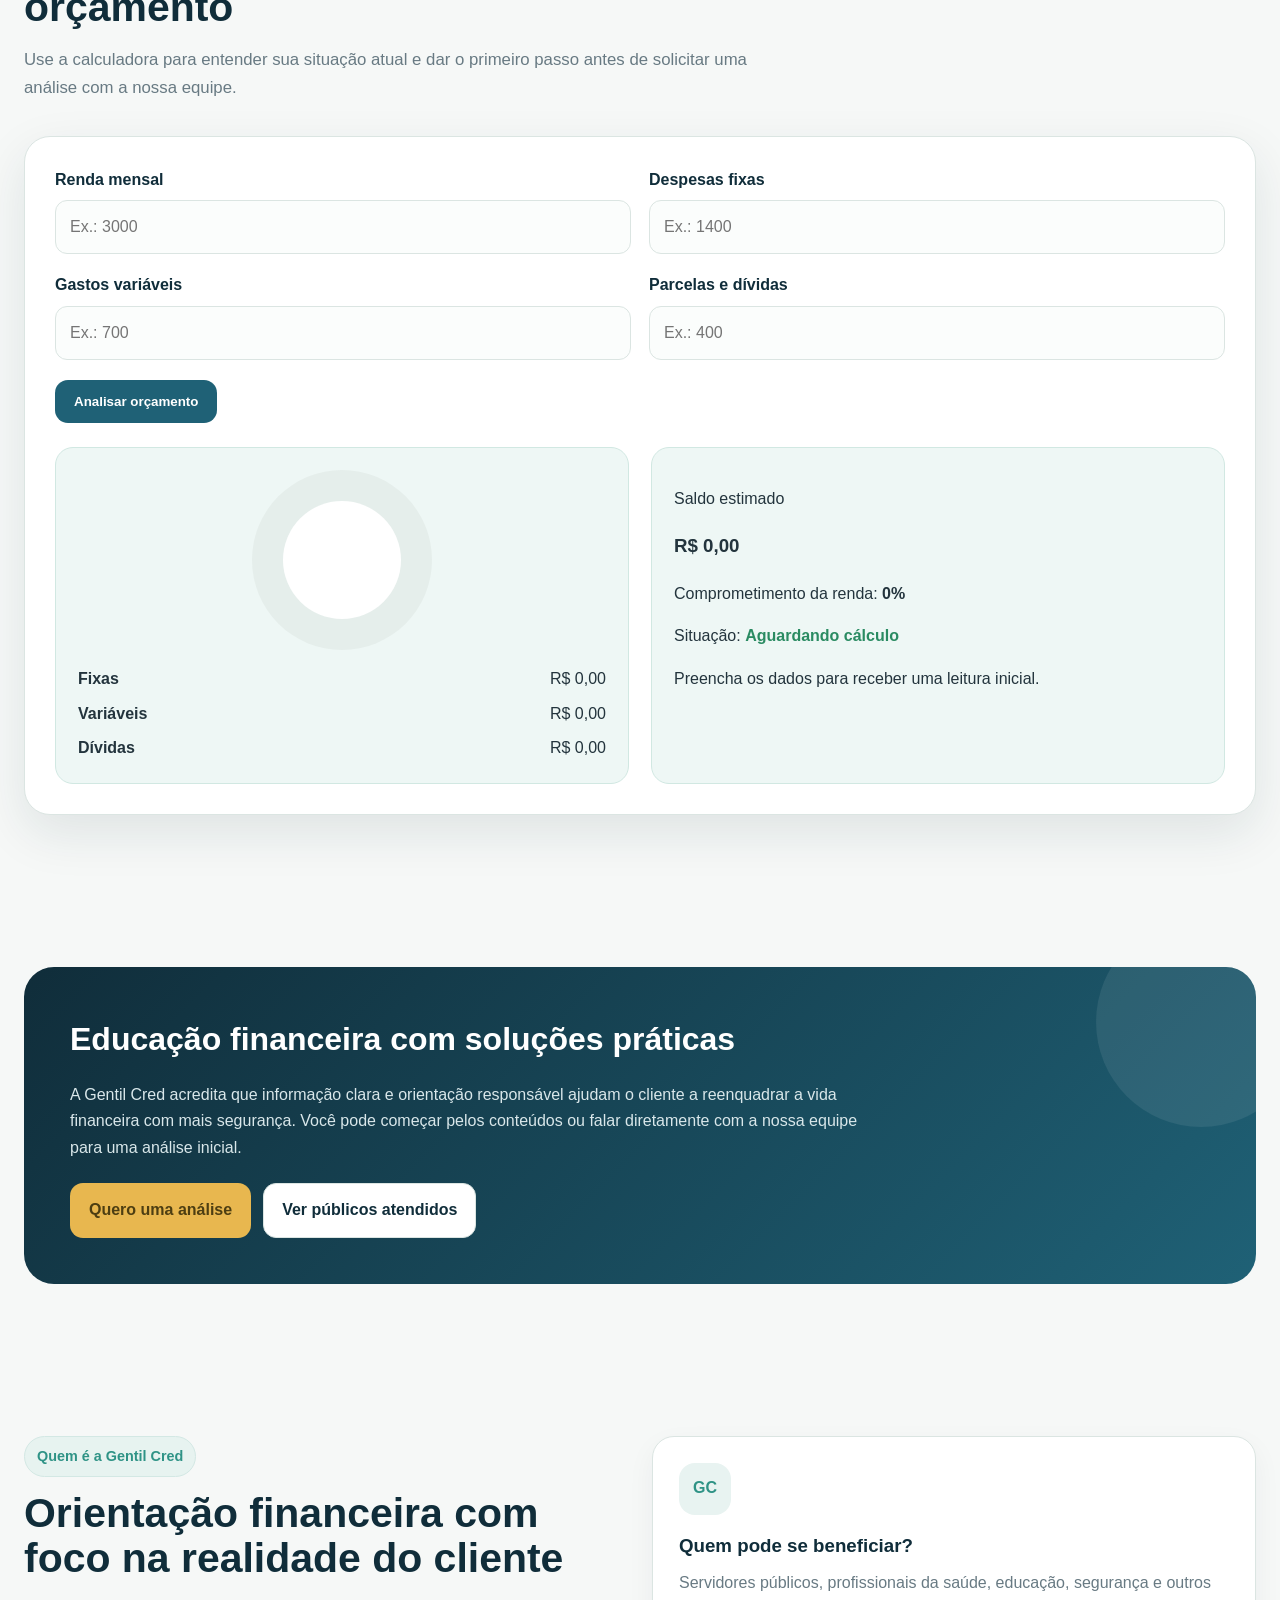
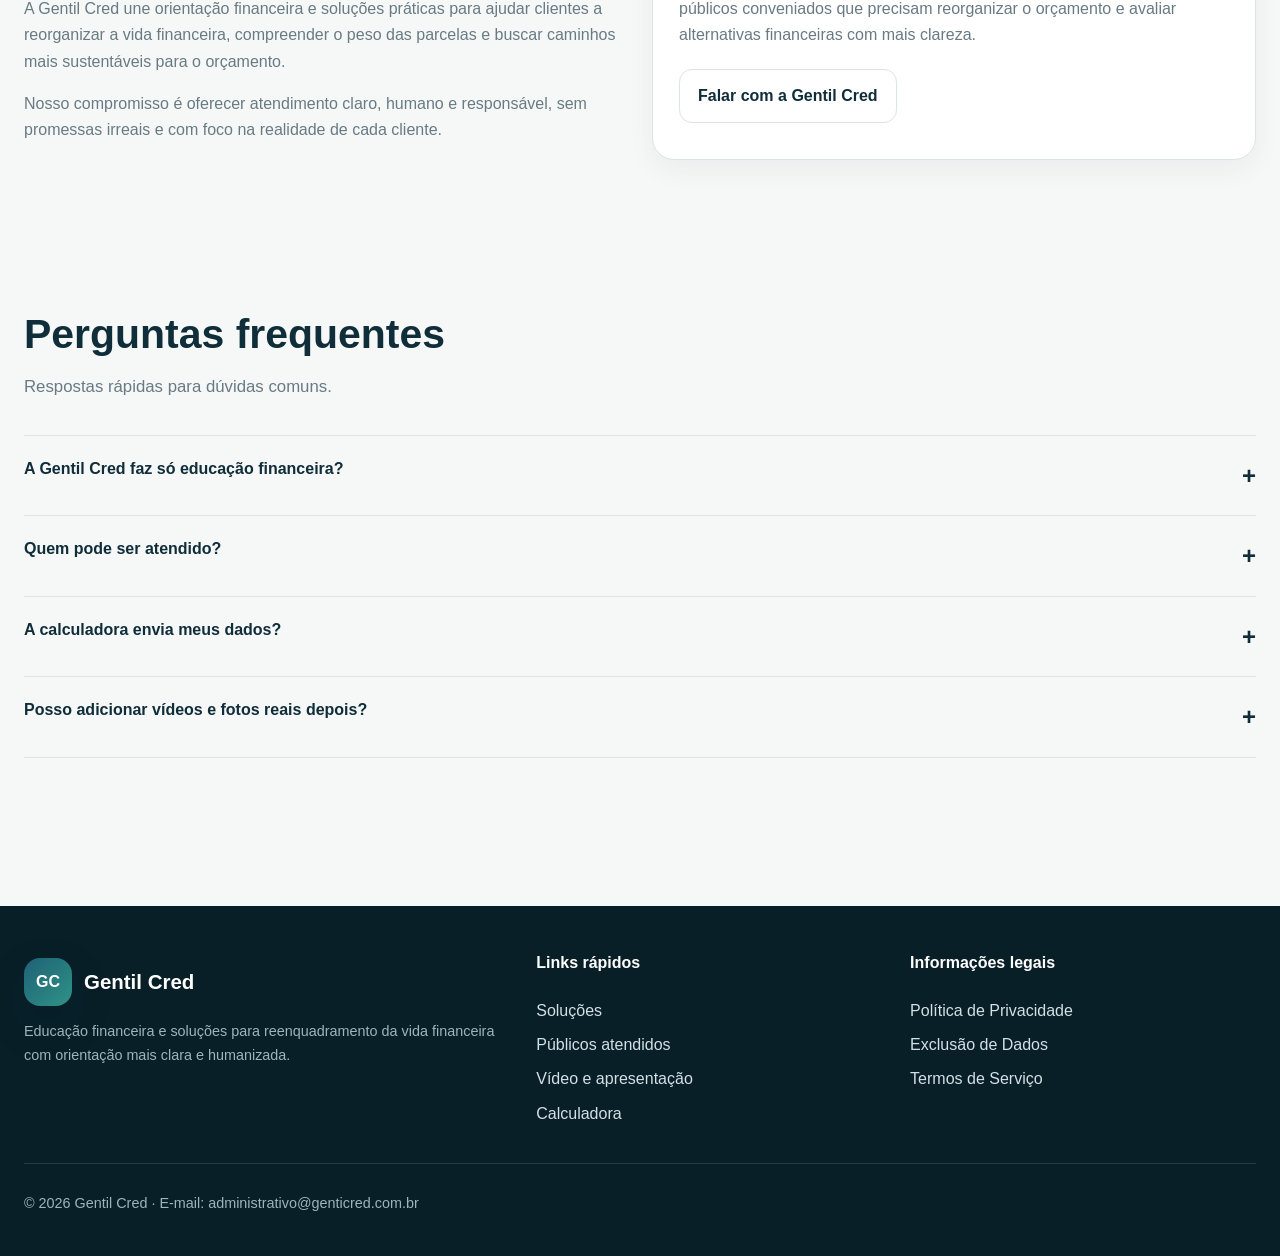
==== commit f98eba13: "Add files via upload" ====
--- a/index.html
+++ b/index.html
@@ -1,136 +1,265 @@
-<!doctype html><html lang="pt-BR"><head><meta charset="utf-8"><meta name="viewport" content="width=device-width,initial-scale=1"><title>Gentil Cred | Portal de Educação Financeira</title><meta name="description" content="Portal de educação financeira com calculadoras, trilhas e conteúdos práticos."><link rel="stylesheet" href="styles.css"></head><body>
-<div class="top-progress"></div>
-<div class="topbar"><div class="container"><span>Conteúdo gratuito e educativo</span><span>Nunca compartilhe senhas ou códigos de acesso</span></div></div>
+<!doctype html>
+<html lang="pt-BR">
+<head>
+<meta charset="utf-8"><meta name="viewport" content="width=device-width,initial-scale=1">
+<title>Gentil Cred | Educação financeira e soluções para reenquadramento financeiro</title>
+<meta name="description" content="Gentil Cred: educação financeira, redução de parcelas, análise de juros do cartão e reenquadramento financeiro para servidores públicos e profissionais conveniados.">
+<link rel="stylesheet" href="styles.css">
+</head>
+<body>
+
+<div class="topbar"><div class="container"><span>Atendimento para servidores públicos e profissionais conveniados</span><span>Soluções para reenquadramento financeiro com orientação responsável</span></div></div>
 <header class="site-header">
   <div class="container nav">
     <a class="brand" href="index.html"><div class="logo">GC</div><strong>Gentil Cred</strong></a>
-    <button class="menu-btn" aria-label="Abrir menu" aria-expanded="false">☰</button>
+    <button class="menu-btn" aria-label="Abrir menu">☰</button>
     <nav class="navlinks">
-      <a href="index.html#problemas">Comece aqui</a>
-      <a href="index.html#ferramentas">Ferramentas</a>
-      <a href="index.html#trilha">Trilha</a>
-      <a href="index.html#calculadora">Calculadora</a>
-      <a href="index.html#faq">Perguntas frequentes</a>
+      <a href="#solucoes">Soluções</a>
+      <a href="#publico">Públicos</a>
+      <a href="#video">Vídeos</a>
+      <a href="#metodo">Método</a>
+      <a href="#calculadora">Calculadora</a>
+      <a href="#faq">Perguntas frequentes</a>
     </nav>
-    <a class="btn btn-primary desktop-cta" href="https://wa.me/5519996324788?text=Olá!%20Acessei%20o%20portal%20de%20educação%20financeira%20da%20Gentil%20Cred." target="_blank" rel="noopener">Falar com a equipe</a>
+    <a class="btn btn-primary desktop-cta" href="https://wa.me/5519996324788?text=Olá!%20Quero%20solicitar%20uma%20análise%20financeira." target="_blank" rel="noopener">Solicitar análise</a>
   </div>
 </header>
+
 <main>
-
 <section class="hero">
   <div class="container hero-grid">
     <div class="reveal">
-      <span class="eyebrow">Educação financeira de forma simples e acessível</span>
-      <h1>Entenda melhor seu dinheiro. <span class="gradient">Tome decisões mais conscientes.</span></h1>
-      <p>A Gentil Cred oferece conteúdos e ferramentas gratuitas para ajudar você a organizar o orçamento, entender o crédito e planejar seus objetivos.</p>
+      <span class="eyebrow">Soluções financeiras com orientação e acolhimento</span>
+      <h1>Reorganize sua vida financeira com <span class="gradient">mais clareza e menos peso no orçamento.</span></h1>
+      <p>A Gentil Cred ajuda servidores públicos e profissionais conveniados com soluções para redução de parcelas, análise de juros do cartão de crédito, reorganização financeira e orientação para retomar o equilíbrio do orçamento.</p>
       <div class="hero-actions">
-        <a class="btn btn-primary" href="#problemas">Começar agora</a>
-        <a class="btn btn-light" href="#ferramentas">Ver ferramentas</a>
+        <a class="btn btn-primary" href="https://wa.me/5519996324788?text=Olá!%20Quero%20solicitar%20uma%20análise%20financeira." target="_blank" rel="noopener">Solicitar uma análise</a>
+        <a class="btn btn-light" href="#solucoes">Conhecer soluções</a>
       </div>
       <div class="hero-trust">
-        <span>✓ Conteúdo gratuito</span>
-        <span>✓ Linguagem simples</span>
-        <span>✓ Ferramentas práticas</span>
-      </div>
-    </div>
-
-    <aside class="hero-dashboard reveal">
-      <div class="dashboard-head">
-        <span class="dashboard-kicker">Seu primeiro passo</span>
-        <h3>Organize sua vida financeira</h3>
-        <p>Comece por uma sequência simples e possível.</p>
-      </div>
-
-      <div class="dashboard-step">
-        <div class="dashboard-number">1</div>
-        <div><strong>Registre sua renda</strong><span>Saiba exatamente quanto entra.</span></div>
-      </div>
-      <div class="dashboard-step">
-        <div class="dashboard-number">2</div>
-        <div><strong>Liste seus gastos</strong><span>Separe despesas fixas e variáveis.</span></div>
-      </div>
-      <div class="dashboard-step">
-        <div class="dashboard-number">3</div>
-        <div><strong>Analise suas dívidas</strong><span>Priorize as mais caras e urgentes.</span></div>
-      </div>
-      <div class="dashboard-step">
-        <div class="dashboard-number">4</div>
-        <div><strong>Defina uma meta</strong><span>Escolha um objetivo simples para começar.</span></div>
-      </div>
-
-      <a class="dashboard-link" href="#calculadora">Fazer uma análise do orçamento →</a>
+        <span>✓ Atendimento humanizado</span>
+        <span>✓ Foco em reenquadramento financeiro</span>
+        <span>✓ Público público e conveniado</span>
+      </div>
+    </div>
+    <aside class="hero-panel reveal">
+      <h3>Um caminho simples para voltar ao controle</h3>
+      <p>Entenda como funciona o nosso atendimento.</p>
+      <div class="step-row"><div class="step-num">1</div><div><strong>Você entra em contato</strong><span>Conte sua situação e suas principais dúvidas.</span></div></div>
+      <div class="step-row"><div class="step-num">2</div><div><strong>Fazemos uma análise inicial</strong><span>Avaliamos parcelas, juros e compromissos atuais.</span></div></div>
+      <div class="step-row"><div class="step-num">3</div><div><strong>Apresentamos possibilidades</strong><span>Explicamos com clareza as alternativas viáveis.</span></div></div>
+      <div class="step-row"><div class="step-num">4</div><div><strong>Acompanhamos o processo</strong><span>Você recebe orientação do início ao fim.</span></div></div>
+      <a class="panel-link" href="#video">Ver área de apresentação →</a>
     </aside>
   </div>
 </section>
 
-
-<section id="problemas"><div class="container"><div class="section-head reveal"><h2>Qual é sua principal dificuldade hoje?</h2><p>Escolha o ponto que mais combina com sua realidade e siga por um caminho claro.</p></div><div class="grid-3">
-<a class="card problem-card reveal" href="como-organizar-o-orcamento.html"><div class="icon">R$</div><h3>Quero organizar minhas contas</h3><p>Aprenda a visualizar renda, gastos e saldo mensal.</p></a>
-<a class="card problem-card reveal" href="como-sair-das-dividas.html"><div class="icon">↓</div><h3>Quero sair das dívidas</h3><p>Monte uma ordem de prioridade e negocie com responsabilidade.</p></a>
-<a class="card problem-card reveal" href="como-funcionam-os-juros.html"><div class="icon">%</div><h3>Quero entender empréstimos</h3><p>Compare juros, prazo, parcela e custo total.</p></a>
-<a class="card problem-card reveal" href="reserva-de-emergencia.html"><div class="icon">✓</div><h3>Quero começar uma reserva</h3><p>Crie proteção financeira mesmo começando com pouco.</p></a>
-<a class="card problem-card reveal" href="como-evitar-golpes-financeiros.html"><div class="icon">!</div><h3>Quero evitar golpes</h3><p>Reconheça sinais de risco e proteja seus dados.</p></a>
-<a class="card problem-card reveal" href="#trilha"><div class="icon">→</div><h3>Quero aprender do zero</h3><p>Siga uma trilha em etapas, sem complicação.</p></a>
-</div></div></section>
-
-<section id="ferramentas"><div class="container"><div class="section-head reveal"><h2>Ferramentas gratuitas</h2><p>Use recursos práticos para sair da teoria e começar a agir.</p></div><div class="grid-3">
-<article class="card tool-card reveal"><div class="icon">∑</div><h3>Calculadora de orçamento</h3><p>Veja saldo, comprometimento da renda e situação financeira estimada.</p><a href="#calculadora">Usar agora →</a></article>
-<article class="card tool-card reveal"><div class="icon">▤</div><h3>Planejador mensal</h3><p>Modelo imprimível para registrar renda, despesas, dívidas e metas.</p><a href="planejador-financeiro.html">Abrir planejador →</a></article>
-<article class="card tool-card reveal"><div class="icon">✓</div><h3>Checklist financeiro</h3><p>Uma lista simples para revisar seus hábitos e prioridades.</p><a href="checklist-financeiro.html">Abrir checklist →</a></article>
-</div></div></section>
-
-<section id="trilha"><div class="container"><div class="section-head reveal"><h2>Trilha de aprendizado</h2><p>Uma sequência organizada para transformar informação em prática.</p></div><div class="path">
-<div class="path-step active reveal"><div class="num">1</div><h3>Organize</h3><p>Entenda renda, gastos e saldo.</p></div>
-<div class="path-step reveal"><div class="num">2</div><h3>Priorize</h3><p>Defina o que precisa vir primeiro.</p></div>
-<div class="path-step reveal"><div class="num">3</div><h3>Negocie</h3><p>Crie um plano para dívidas.</p></div>
-<div class="path-step reveal"><div class="num">4</div><h3>Proteja</h3><p>Construa uma reserva.</p></div>
-<div class="path-step reveal"><div class="num">5</div><h3>Planeje</h3><p>Transforme objetivos em metas.</p></div>
-</div></div></section>
-
-<section id="calculadora"><div class="container"><div class="section-head reveal"><h2>Calculadora de orçamento inteligente</h2><p>Preencha os valores para visualizar saldo, comprometimento da renda e uma orientação inicial.</p></div>
-<form id="budget-form" class="calculator reveal"><div class="form-grid">
-<div><label for="renda">Renda mensal</label><input id="renda" type="number" min="0" step="0.01" required placeholder="Ex.: 3000"></div>
-<div><label for="fixas">Despesas fixas</label><input id="fixas" type="number" min="0" step="0.01" placeholder="Ex.: 1400"></div>
-<div><label for="variaveis">Gastos variáveis</label><input id="variaveis" type="number" min="0" step="0.01" placeholder="Ex.: 700"></div>
-<div><label for="dividas">Parcelas e dívidas</label><input id="dividas" type="number" min="0" step="0.01" placeholder="Ex.: 400"></div>
-</div><button class="btn btn-primary" style="margin-top:20px" type="submit">Analisar orçamento</button>
-<div class="result-panel"><div class="result-card"><div class="donut" id="donut"></div><div class="legend"><span><b>Fixas</b><span id="l-fixas">R$ 0,00</span></span><span><b>Variáveis</b><span id="l-var">R$ 0,00</span></span><span><b>Dívidas</b><span id="l-div">R$ 0,00</span></span></div></div>
-<div class="result-card"><p>Saldo estimado</p><h3 id="saldo">R$ 0,00</h3><p>Comprometimento da renda: <b id="comp">0%</b></p><p>Situação: <span id="status" class="status good">Aguardando cálculo</span></p><p id="mensagem">Preencha os dados para receber uma leitura inicial.</p></div></div>
-</form></div></section>
-
-<section><div class="container"><div class="band reveal"><h2>Baixe e use no seu dia a dia</h2><p>O planejador financeiro ajuda a transformar intenção em acompanhamento real.</p><div class="actions"><a class="btn btn-gold" href="planejador-financeiro.html">Abrir planejador</a><a class="btn btn-light" href="checklist-financeiro.html">Ver checklist</a></div></div></div></section>
-
+<section id="solucoes">
+  <div class="container">
+    <div class="section-head reveal">
+      <h2>Soluções para reenquadrar a vida financeira</h2>
+      <p>A Gentil Cred une educação financeira com orientação prática para ajudar o cliente a aliviar o orçamento e entender melhor suas possibilidades.</p>
+    </div>
+    <div class="grid-3">
+      <article class="card reveal"><div class="icon">↓</div><h3>Redução de parcelas</h3><p>Análise de possibilidades para tornar o orçamento mais leve e equilibrado.</p></article>
+      <article class="card reveal"><div class="icon">%</div><h3>Análise de juros do cartão</h3><p>Avaliação de taxas, parcelas e impacto dos juros para orientar decisões mais conscientes.</p></article>
+      <article class="card reveal"><div class="icon">↺</div><h3>Reenquadramento financeiro</h3><p>Orientação para reorganizar compromissos e recuperar margem de segurança no mês.</p></article>
+      <article class="card reveal"><div class="icon">R$</div><h3>Organização do orçamento</h3><p>Ferramentas e orientação para mapear entradas, gastos fixos, variáveis e dívidas.</p></article>
+      <article class="card reveal"><div class="icon">✓</div><h3>Crédito consciente</h3><p>Explicação clara sobre juros, prazos e impacto das decisões financeiras.</p></article>
+      <article class="card reveal"><div class="icon">♥</div><h3>Acompanhamento humanizado</h3><p>Atendimento próximo para que o cliente se sinta orientado durante todo o processo.</p></article>
+    </div>
+  </div>
+</section>
+
+<section id="publico">
+  <div class="container">
+    <div class="section-head reveal">
+      <h2>Para quem atendemos</h2>
+      <p>Nosso atendimento é pensado para profissionais que precisam reorganizar a vida financeira com praticidade, clareza e segurança.</p>
+    </div>
+    <div class="grid-3">
+      <article class="card reveal"><div class="profile-badge">Dr</div><h3>Médicos</h3><p>Profissionais da saúde que buscam reorganizar parcelas e aliviar compromissos mensais.</p></article>
+      <article class="card reveal"><div class="profile-badge">P</div><h3>Policiais</h3><p>Atendimento com foco em estabilidade financeira e melhor gestão do orçamento pessoal.</p></article>
+      <article class="card reveal"><div class="profile-badge">Pr</div><h3>Professores</h3><p>Orientação para redução de pressão financeira e reorganização de compromissos.</p></article>
+      <article class="card reveal"><div class="profile-badge">SP</div><h3>Servidores públicos</h3><p>Soluções adequadas para quem atua em órgãos públicos, autarquias e instituições.</p></article>
+      <article class="card reveal"><div class="profile-badge">PM</div><h3>Prefeituras</h3><p>Atendimento voltado para públicos vinculados a administrações municipais.</p></article>
+      <article class="card reveal"><div class="profile-badge">CS</div><h3>Profissionais conveniados</h3><p>Orientação para diferentes categorias que precisam reenquadrar a vida financeira.</p></article>
+    </div>
+  </div>
+</section>
+
+
+<section id="video">
+  <div class="container">
+    <div class="section-head reveal">
+      <h2>Vídeos dos públicos atendidos</h2>
+      <p>Agora o site conta com vídeos curtos e silenciosos para deixar a experiência mais dinâmica, mais humana e mais conectada ao público atendido pela Gentil Cred.</p>
+    </div>
+
+    <div class="media-showcase">
+      <article class="video-card feature-card reveal">
+        <figure>
+          <video autoplay muted loop playsinline preload="metadata">
+            <source src="video-policia-1m39-1m51-sem-som.mp4" type="video/mp4">
+          </video>
+          <span class="video-tag">Policiais</span>
+        </figure>
+        <div class="video-copy">
+          <h3>Atendimento para profissionais da segurança</h3>
+          <p>A Gentil Cred oferece orientação para reorganização financeira, análise de parcelas e mais clareza para quem precisa aliviar o orçamento.</p>
+        </div>
+      </article>
+
+      <div class="media-grid-side">
+        <article class="video-card reveal">
+          <figure>
+            <video autoplay muted loop playsinline preload="metadata">
+              <source src="video-medicos-sem-som.mp4" type="video/mp4">
+            </video>
+            <span class="video-tag">Médicos</span>
+          </figure>
+          <div class="video-copy">
+            <h3>Profissionais da saúde</h3>
+            <p>Soluções para reenquadramento financeiro com foco em redução de pressão no orçamento e organização dos compromissos mensais.</p>
+          </div>
+        </article>
+
+        <article class="video-card reveal">
+          <figure>
+            <video autoplay muted loop playsinline preload="metadata">
+              <source src="video-professores-1m27-1m38-sem-som.mp4" type="video/mp4">
+            </video>
+            <span class="video-tag">Professores</span>
+          </figure>
+          <div class="video-copy">
+            <h3>Atendimento para profissionais da educação</h3>
+            <p>Conteúdos e orientação prática para ajudar no controle das finanças e na busca por mais equilíbrio no mês.</p>
+          </div>
+        </article>
+
+        <article class="media-info-card reveal">
+          <div class="mini-eyebrow">Também atendemos</div>
+          <h3>Servidores públicos, prefeituras e profissionais conveniados</h3>
+          <p>O site foi preparado para comunicar de forma clara o atendimento da Gentil Cred a diferentes categorias profissionais.</p>
+          <ul>
+            <li>reanálise do orçamento mensal;</li>
+            <li>orientação sobre juros e parcelas;</li>
+            <li>apoio para reenquadramento financeiro.</li>
+          </ul>
+          <a class="btn btn-primary" href="https://wa.me/5519996324788?text=Olá!%20Quero%20solicitar%20uma%20análise%20financeira." target="_blank" rel="noopener">Solicitar análise</a>
+        </article>
+      </div>
+    </div>
+  </div>
+</section>
+
+
+<section id="metodo">
+  <div class="container">
+    <div class="section-head reveal">
+      <h2>Nosso método de atendimento</h2>
+      <p>Uma sequência clara para orientar, aliviar o orçamento e apoiar decisões mais seguras.</p>
+    </div>
+    <div class="path">
+      <div class="path-step reveal"><div class="num">1</div><h3>Entenda sua situação</h3><p>Mapeamos renda, parcelas, dívidas e pressões do orçamento.</p></div>
+      <div class="path-step reveal"><div class="num">2</div><h3>Defina prioridades</h3><p>Identificamos o que precisa ser tratado primeiro.</p></div>
+      <div class="path-step reveal"><div class="num">3</div><h3>Avalie alternativas</h3><p>Analisamos redução de parcelas e alternativas viáveis.</p></div>
+      <div class="path-step reveal"><div class="num">4</div><h3>Reenquadre o orçamento</h3><p>Buscamos recuperar equilíbrio financeiro mensal.</p></div>
+      <div class="path-step reveal"><div class="num">5</div><h3>Siga com orientação</h3><p>Você recebe apoio para continuar organizado.</p></div>
+    </div>
+  </div>
+</section>
+
+<section id="calculadora">
+  <div class="container">
+    <div class="section-head reveal">
+      <h2>Faça uma leitura rápida do seu orçamento</h2>
+      <p>Use a calculadora para entender sua situação atual e dar o primeiro passo antes de solicitar uma análise com a nossa equipe.</p>
+    </div>
+    <form id="budget-form" class="calculator reveal">
+      <div class="form-grid">
+        <div><label for="renda">Renda mensal</label><input id="renda" type="number" min="0" step="0.01" placeholder="Ex.: 3000"></div>
+        <div><label for="fixas">Despesas fixas</label><input id="fixas" type="number" min="0" step="0.01" placeholder="Ex.: 1400"></div>
+        <div><label for="variaveis">Gastos variáveis</label><input id="variaveis" type="number" min="0" step="0.01" placeholder="Ex.: 700"></div>
+        <div><label for="dividas">Parcelas e dívidas</label><input id="dividas" type="number" min="0" step="0.01" placeholder="Ex.: 400"></div>
+      </div>
+      <button class="btn btn-primary" style="margin-top:20px" type="submit">Analisar orçamento</button>
+      <div class="result-panel">
+        <div class="result-card">
+          <div class="donut" id="donut"></div>
+          <div class="legend">
+            <span><b>Fixas</b><span id="l-fixas">R$ 0,00</span></span>
+            <span><b>Variáveis</b><span id="l-var">R$ 0,00</span></span>
+            <span><b>Dívidas</b><span id="l-div">R$ 0,00</span></span>
+          </div>
+        </div>
+        <div class="result-card">
+          <p>Saldo estimado</p>
+          <h3 id="saldo">R$ 0,00</h3>
+          <p>Comprometimento da renda: <b id="comp">0%</b></p>
+          <p>Situação: <span id="status" class="status good">Aguardando cálculo</span></p>
+          <p id="mensagem">Preencha os dados para receber uma leitura inicial.</p>
+        </div>
+      </div>
+    </form>
+  </div>
+</section>
+
+<section>
+  <div class="container">
+    <div class="band reveal">
+      <h2>Educação financeira com soluções práticas</h2>
+      <p>A Gentil Cred acredita que informação clara e orientação responsável ajudam o cliente a reenquadrar a vida financeira com mais segurança. Você pode começar pelos conteúdos ou falar diretamente com a nossa equipe para uma análise inicial.</p>
+      <div class="actions">
+        <a class="btn btn-gold" href="https://wa.me/5519996324788?text=Olá!%20Quero%20solicitar%20uma%20análise%20financeira." target="_blank" rel="noopener">Quero uma análise</a>
+        <a class="btn btn-light" href="#publico">Ver públicos atendidos</a>
+      </div>
+    </div>
+  </div>
+</section>
 
 <section id="sobre">
   <div class="container">
-    <div class="grid-2 about-grid">
+    <div class="grid-2">
       <div class="reveal">
-        <span class="eyebrow">Sobre o projeto</span>
-        <h2>Informação para decisões mais seguras</h2>
-        <p>A Gentil Cred criou este portal para tornar assuntos financeiros mais fáceis de entender. O objetivo é ajudar pessoas a organizar a vida financeira, avaliar o uso do crédito e reconhecer riscos antes de tomar decisões.</p>
-        <p>O conteúdo é educativo e não representa promessa de aprovação, ganho financeiro ou recomendação individual.</p>
-      </div>
-      <div class="card about-card reveal">
+        <span class="eyebrow">Quem é a Gentil Cred</span>
+        <h2 style="font-size:clamp(2rem,3.2vw,3rem);line-height:1.08;color:var(--ink);margin:14px 0 16px;">Orientação financeira com foco na realidade do cliente</h2>
+        <p style="color:var(--muted);">A Gentil Cred une orientação financeira e soluções práticas para ajudar clientes a reorganizar a vida financeira, compreender o peso das parcelas e buscar caminhos mais sustentáveis para o orçamento.</p>
+        <p style="color:var(--muted);">Nosso compromisso é oferecer atendimento claro, humano e responsável, sem promessas irreais e com foco na realidade de cada cliente.</p>
+      </div>
+      <div class="card reveal">
         <div class="icon">GC</div>
-        <h3>Para quem é este portal?</h3>
-        <p>Para quem deseja aprender a controlar gastos, sair das dívidas, entender juros, criar uma reserva e usar o crédito com mais consciência.</p>
-        <a class="btn btn-light" href="politica-de-privacidade.html">Conhecer nossas políticas</a>
-      </div>
-    </div>
-  </div>
-</section>
-
-<section id="faq"><div class="container"><div class="section-head reveal"><h2>Perguntas frequentes</h2><p>Respostas rápidas para dúvidas comuns.</p></div><div class="faq reveal">
-<div class="faq-item"><button class="faq-btn">Quanto devo guardar por mês?<span class="plus">+</span></button><div class="faq-content"><p>Comece com um valor possível e aumente aos poucos. Consistência é mais importante que começar alto.</p></div></div>
-<div class="faq-item"><button class="faq-btn">Qual dívida pagar primeiro?<span class="plus">+</span></button><div class="faq-content"><p>Normalmente, priorize as mais caras e as que podem gerar consequências mais graves.</p></div></div>
-<div class="faq-item"><button class="faq-btn">A calculadora envia meus dados?<span class="plus">+</span></button><div class="faq-content"><p>Não. O cálculo acontece no próprio navegador e os valores não são enviados para servidor.</p></div></div>
-<div class="faq-item"><button class="faq-btn">O conteúdo substitui orientação profissional?<span class="plus">+</span></button><div class="faq-content"><p>Não. O portal tem finalidade educacional e não substitui análise individual ou recomendação profissional.</p></div></div>
-</div></div></section>
+        <h3>Quem pode se beneficiar?</h3>
+        <p>Servidores públicos, profissionais da saúde, educação, segurança e outros públicos conveniados que precisam reorganizar o orçamento e avaliar alternativas financeiras com mais clareza.</p>
+        <a class="btn btn-light" style="margin-top:20px" href="https://wa.me/5519996324788?text=Olá!%20Quero%20solicitar%20uma%20análise%20financeira." target="_blank" rel="noopener">Falar com a Gentil Cred</a>
+      </div>
+    </div>
+  </div>
+</section>
+
+<section id="faq">
+  <div class="container">
+    <div class="section-head reveal">
+      <h2>Perguntas frequentes</h2>
+      <p>Respostas rápidas para dúvidas comuns.</p>
+    </div>
+    <div class="faq reveal">
+      <div class="faq-item"><button class="faq-btn">A Gentil Cred faz só educação financeira?<span class="plus">+</span></button><div class="faq-content"><p>Não. O site reúne conteúdo educativo, mas a empresa também oferece orientação e soluções para reenquadramento financeiro, redução de parcelas e análise de juros.</p></div></div>
+      <div class="faq-item"><button class="faq-btn">Quem pode ser atendido?<span class="plus">+</span></button><div class="faq-content"><p>Servidores públicos, profissionais da saúde, segurança, educação, públicos vinculados a prefeituras e outros profissionais conveniados.</p></div></div>
+      <div class="faq-item"><button class="faq-btn">A calculadora envia meus dados?<span class="plus">+</span></button><div class="faq-content"><p>Não. O cálculo acontece no próprio navegador e os valores não são enviados para servidor.</p></div></div>
+      <div class="faq-item"><button class="faq-btn">Posso adicionar vídeos e fotos reais depois?<span class="plus">+</span></button><div class="faq-content"><p>Sim. Esta versão já está preparada para receber vídeo institucional e imagens reais dos públicos ou da equipe.</p></div></div>
+    </div>
+  </div>
+</section>
 </main>
+
 <footer><div class="container"><div class="footer-grid">
-<div><a class="brand" href="index.html"><div class="logo">GC</div><strong style="color:white">Gentil Cred</strong></a><p class="small">Educação financeira para ajudar pessoas a organizar o orçamento, entender crédito e tomar decisões mais conscientes.</p></div>
-<div><h4>Conteúdos</h4><a href="como-organizar-o-orcamento.html">Organizar o orçamento</a><a href="como-sair-das-dividas.html">Sair das dívidas</a><a href="como-funcionam-os-juros.html">Entender juros</a><a href="reserva-de-emergencia.html">Reserva de emergência</a></div>
+<div><a class="brand" href="index.html"><div class="logo">GC</div><strong style="color:white">Gentil Cred</strong></a><p class="small">Educação financeira e soluções para reenquadramento da vida financeira com orientação mais clara e humanizada.</p></div>
+<div><h4>Links rápidos</h4><a href="#solucoes">Soluções</a><a href="#publico">Públicos atendidos</a><a href="#video">Vídeo e apresentação</a><a href="#calculadora">Calculadora</a></div>
 <div><h4>Informações legais</h4><a href="politica-de-privacidade.html">Política de Privacidade</a><a href="exclusao-de-dados.html">Exclusão de Dados</a><a href="termos-de-servico.html">Termos de Serviço</a></div>
-</div><hr style="border:0;border-top:1px solid rgba(255,255,255,.12);margin:28px 0"><p class="small">© 2026 Gentil Cred. Contato: administrativo@genticred.com.br</p></div></footer>
-<a class="whatsapp" aria-label="Falar com a Gentil Cred no WhatsApp" title="Falar com a Gentil Cred" href="https://wa.me/5519996324788?text=Olá!%20Acessei%20o%20portal%20de%20educação%20financeira%20da%20Gentil%20Cred." target="_blank" rel="noopener">W</a>
-<script src="script.js"></script></body></html>+</div><hr style="border:0;border-top:1px solid rgba(255,255,255,.12);margin:28px 0"><p class="small">© 2026 Gentil Cred · E-mail: administrativo@genticred.com.br</p></div></footer>
+<a class="whatsapp" aria-label="Falar com a Gentil Cred no WhatsApp" href="https://wa.me/5519996324788?text=Olá!%20Quero%20solicitar%20uma%20análise%20financeira." target="_blank" rel="noopener">✆</a>
+
+<script src="script.js"></script>
+</body>
+</html>
--- a/styles.css
+++ b/styles.css
@@ -1,26 +1,24 @@
 
 :root{
-  --ink:#102a36; --blue:#1f6176; --teal:#2f9386; --gold:#e9b84f;
-  --bg:#f5f8f7; --surface:#ffffff; --muted:#6b7b83; --border:#dbe5e2;
-  --good:#2a8b62; --warn:#d29a2f; --bad:#bf5555; --shadow:0 20px 55px rgba(16,42,54,.11);
+  --ink:#102d3a; --blue:#1f6176; --teal:#2f9386; --gold:#e8b74f;
+  --bg:#f6f8f7; --surface:#ffffff; --muted:#687a83; --border:#dbe5e2;
+  --shadow:0 18px 50px rgba(16,45,58,.10); --radius:22px;
 }
 *{box-sizing:border-box}
 html{scroll-behavior:smooth}
-body{margin:0;font-family:Inter,Arial,Helvetica,sans-serif;background:var(--bg);color:#25343c;line-height:1.65;overflow-x:hidden}
+body{margin:0;font-family:Inter,Arial,Helvetica,sans-serif;background:var(--bg);color:#23343d;line-height:1.65;overflow-x:hidden}
 a{color:inherit}
-.container{width:min(1440px,calc(100% - 48px));margin:auto}
-.top-progress{position:fixed;left:0;top:0;height:3px;background:linear-gradient(90deg,var(--blue),var(--teal),var(--gold));width:0;z-index:100}
-.topbar{background:var(--ink);color:#dce8eb;padding:8px 0;font-size:.9rem}
+.container{width:min(1400px,calc(100% - 48px));margin:auto}
+.topbar{background:var(--ink);color:#deeaed;padding:8px 0;font-size:.9rem}
 .topbar .container{display:flex;justify-content:space-between;gap:16px;flex-wrap:wrap}
-.site-header{position:sticky;top:0;z-index:50;background:rgba(255,255,255,.9);border-bottom:1px solid rgba(219,229,226,.9);backdrop-filter:blur(14px);transition:.3s}
-.site-header.scrolled{background:rgba(255,255,255,.98);box-shadow:0 10px 30px rgba(16,42,54,.08)}
+.site-header{position:sticky;top:0;z-index:40;background:rgba(255,255,255,.94);backdrop-filter:blur(10px);border-bottom:1px solid rgba(219,229,226,.9);transition:.3s}
+.site-header.scrolled{box-shadow:0 10px 24px rgba(16,45,58,.08)}
 .nav{min-height:78px;display:flex;align-items:center;justify-content:space-between;gap:22px}
 .brand{display:flex;align-items:center;gap:12px;text-decoration:none}
-.logo{width:48px;height:48px;border-radius:16px;display:grid;place-items:center;background:linear-gradient(135deg,var(--blue),var(--teal));color:#fff;font-weight:900;box-shadow:var(--shadow);transition:.25s}
-.brand:hover .logo{transform:rotate(-5deg) scale(1.05)}
+.logo{width:48px;height:48px;border-radius:16px;display:grid;place-items:center;background:linear-gradient(135deg,var(--blue),var(--teal));color:#fff;font-weight:900;box-shadow:var(--shadow)}
 .brand strong{font-size:1.28rem;color:var(--ink)}
-.navlinks{display:flex;gap:20px;align-items:center}
-.navlinks a{text-decoration:none;font-weight:800;color:#45565e;position:relative}
+.navlinks{display:flex;align-items:center;gap:20px}
+.navlinks a{text-decoration:none;font-weight:800;color:#455861;position:relative}
 .navlinks a:after{content:"";position:absolute;left:0;bottom:-6px;width:0;height:2px;background:var(--teal);transition:.25s}
 .navlinks a:hover:after{width:100%}
 .menu-btn{display:none;width:46px;height:46px;border:1px solid var(--border);background:#fff;border-radius:13px;font-size:1.3rem}
@@ -28,60 +26,73 @@
 .btn-primary{background:var(--blue);color:#fff}
 .btn-primary:hover{background:var(--teal);transform:translateY(-2px);box-shadow:0 12px 26px rgba(47,147,134,.18)}
 .btn-light{background:#fff;border-color:var(--border);color:var(--ink)}
-.btn-gold{background:var(--gold);color:#47380f}
-.hero{position:relative;overflow:hidden;padding:94px 0 74px;background:
-radial-gradient(circle at 88% 10%,rgba(233,184,79,.22),transparent 26%),
-linear-gradient(180deg,#f4fbf9 0%,var(--bg) 100%)}
-.hero:before,.hero:after{content:"";position:absolute;border-radius:50%;opacity:.48;filter:blur(8px);animation:blob 8s ease-in-out infinite}
-.hero:before{width:240px;height:240px;background:rgba(47,147,134,.15);left:-90px;top:90px}
-.hero:after{width:190px;height:190px;background:rgba(233,184,79,.18);right:4%;bottom:30px;animation-delay:-3s}
-@keyframes blob{0%,100%{transform:translate(0,0)}50%{transform:translate(16px,-18px)}}
-.hero-grid{position:relative;z-index:1;display:grid;grid-template-columns:1.12fr .88fr;gap:72px;align-items:center}
-.eyebrow{display:inline-flex;padding:8px 12px;border-radius:999px;background:#e7f3f0;color:var(--teal);border:1px solid #d2e7e3;font-weight:900;font-size:.9rem}
-h1{font-size:clamp(2.8rem,5.2vw,5rem);line-height:1;letter-spacing:-.05em;color:var(--ink);margin:20px 0}
+.btn-gold{background:var(--gold);color:#4d3e12}
+.hero{padding:74px 0 58px;background:
+radial-gradient(circle at 88% 10%,rgba(232,183,79,.20),transparent 25%),
+linear-gradient(180deg,#f3fbf9 0%,var(--bg) 100%)}
+.hero-grid{display:grid;grid-template-columns:1.06fr .94fr;gap:64px;align-items:center}
+.eyebrow{display:inline-flex;padding:8px 12px;border-radius:999px;background:#e7f3f0;color:var(--teal);border:1px solid #d3e8e4;font-weight:900;font-size:.9rem}
+h1{font-size:clamp(2.9rem,4.5vw,4.8rem);line-height:1.02;letter-spacing:-.05em;color:var(--ink);margin:18px 0}
 .gradient{background:linear-gradient(90deg,var(--blue),var(--teal),var(--gold));background-clip:text;-webkit-background-clip:text;color:transparent}
-.hero p{font-size:1.16rem;color:var(--muted);max-width:690px}
+.hero p{font-size:1.13rem;color:var(--muted);max-width:720px}
 .hero-actions{display:flex;gap:14px;flex-wrap:wrap;margin-top:28px}
-.hero-dashboard{background:rgba(255,255,255,.95);border:1px solid var(--border);border-radius:28px;padding:26px;box-shadow:var(--shadow);animation:float 5s ease-in-out infinite}
-@keyframes float{0%,100%{transform:translateY(0)}50%{transform:translateY(-8px)}}
-.metric-row{display:grid;grid-template-columns:repeat(3,1fr);gap:12px;margin-bottom:18px}
-.metric{padding:16px;border-radius:16px;background:#f8fbfa;border:1px solid var(--border)}
-.metric strong{display:block;color:var(--ink);font-size:1.35rem}.metric span{font-size:.86rem;color:var(--muted)}
-.chart{height:180px;display:flex;align-items:flex-end;gap:12px;padding:20px 10px 0;border-top:1px solid var(--border)}
-.bar{flex:1;border-radius:10px 10px 4px 4px;background:linear-gradient(180deg,var(--teal),var(--blue));height:0;transition:height 1.2s ease}
-section{padding:78px 0}
-.section-head{max-width:780px;margin-bottom:36px}
-.section-head h2{font-size:clamp(2.1rem,3.6vw,3.2rem);line-height:1.08;color:var(--ink);margin:0 0 12px}
-.section-head p{color:var(--muted);font-size:1.06rem}
+.hero-trust{display:flex;flex-wrap:wrap;gap:18px;margin-top:24px;color:#52656e;font-weight:700;font-size:.95rem}
+.hero-trust span{display:inline-flex;align-items:center;gap:6px}
+.hero-panel{background:rgba(255,255,255,.96);border:1px solid var(--border);border-radius:26px;padding:28px;box-shadow:var(--shadow)}
+.hero-panel h3{margin:0 0 6px;color:var(--ink);font-size:1.55rem}
+.hero-panel p{margin:0 0 16px}
+.step-row{display:flex;gap:14px;padding:15px 0;border-bottom:1px solid var(--border)}
+.step-row:last-child{border-bottom:0}
+.step-num{width:40px;height:40px;border-radius:13px;display:grid;place-items:center;background:linear-gradient(135deg,var(--blue),var(--teal));color:#fff;font-weight:900;flex:0 0 40px}
+.step-row strong{display:block;color:var(--ink);margin-bottom:2px}
+.step-row span{color:var(--muted);font-size:.92rem}
+.panel-link{display:inline-flex;margin-top:18px;color:var(--blue);font-weight:900;text-decoration:none}
+section{padding:76px 0}
+.section-head{max-width:780px;margin-bottom:34px}
+.section-head h2{font-size:clamp(2rem,3.2vw,3.1rem);line-height:1.08;color:var(--ink);margin:0 0 12px}
+.section-head p{color:var(--muted);font-size:1.05rem}
 .grid-3{display:grid;grid-template-columns:repeat(3,1fr);gap:22px}
 .grid-2{display:grid;grid-template-columns:repeat(2,1fr);gap:24px}
-.card{background:#fff;border:1px solid var(--border);border-radius:22px;padding:26px;box-shadow:0 10px 30px rgba(16,42,54,.05);transition:.3s}
-.card:hover{transform:translateY(-8px);box-shadow:0 18px 42px rgba(16,42,54,.1);border-color:#c7ddd7}
-.icon{width:52px;height:52px;border-radius:16px;display:grid;place-items:center;background:#e8f3f1;color:var(--teal);font-weight:900;transition:.25s}
-.card:hover .icon{transform:rotate(-6deg) scale(1.08)}
-.card h3{color:var(--ink);margin:16px 0 8px}.card p{color:var(--muted);margin:0}
-.problem-card{cursor:pointer;position:relative;overflow:hidden}
-.problem-card:after{content:"→";position:absolute;right:22px;bottom:18px;color:var(--teal);font-weight:900;font-size:1.35rem}
-.tool-card{min-height:235px;display:flex;flex-direction:column}
-.tool-card a{margin-top:auto;color:var(--blue);font-weight:900;text-decoration:none}
+.card{background:#fff;border:1px solid var(--border);border-radius:var(--radius);padding:26px;box-shadow:0 10px 28px rgba(16,45,58,.05);transition:.3s}
+.card:hover{transform:translateY(-6px);box-shadow:0 18px 38px rgba(16,45,58,.09);border-color:#c7ddd7}
+.icon{width:52px;height:52px;border-radius:16px;display:grid;place-items:center;background:#e8f3f1;color:var(--teal);font-weight:900}
+.card h3{color:var(--ink);margin:16px 0 8px}
+.card p{margin:0;color:var(--muted)}
+.profile-badge{width:72px;height:72px;border-radius:50%;display:grid;place-items:center;background:linear-gradient(135deg,var(--blue),var(--teal));color:#fff;font-weight:900;font-size:1.15rem;margin-bottom:16px}
+.video-box,.photo-mosaic{background:#fff;border:1px solid var(--border);border-radius:24px;padding:24px;box-shadow:0 10px 28px rgba(16,45,58,.05)}
+.video-placeholder{min-height:340px;border-radius:20px;background:linear-gradient(135deg,#10303d,#225f75);display:flex;flex-direction:column;justify-content:center;align-items:center;text-align:center;color:#fff;padding:28px}
+.video-placeholder strong{font-size:1.3rem;display:block;margin-bottom:8px}
+.video-placeholder p{color:#dce8eb;max-width:420px}
+.play-circle{width:86px;height:86px;border-radius:50%;display:grid;place-items:center;background:rgba(255,255,255,.13);border:1px solid rgba(255,255,255,.18);font-size:2rem;margin-bottom:18px}
+.photo-mosaic{display:grid;grid-template-columns:1fr 1fr;gap:16px}
+.photo-card{min-height:170px;border-radius:20px;position:relative;overflow:hidden;display:flex;align-items:flex-end;padding:18px;color:#fff;font-weight:900}
+.photo-card:before{
+  content:"";position:absolute;inset:0;
+  background:
+    radial-gradient(circle at 50% 30%,rgba(255,255,255,.35) 0 18%,transparent 19%),
+    radial-gradient(circle at 50% 64%,rgba(255,255,255,.25) 0 28%,transparent 29%),
+    linear-gradient(180deg,rgba(255,255,255,.07),rgba(0,0,0,.14));
+}
+.photo-card span{position:relative;z-index:1}
+.doctor-photo{background:linear-gradient(135deg,#3d8cad,#215d73)}
+.police-photo{background:linear-gradient(135deg,#335f7d,#1d3a52)}
+.teacher-photo{background:linear-gradient(135deg,#86a35a,#5c7c3b)}
+.server-photo{background:linear-gradient(135deg,#8b6bb1,#5b4877)}
 .path{display:grid;grid-template-columns:repeat(5,1fr);gap:14px}
-.path-step{background:#fff;border:1px solid var(--border);border-radius:18px;padding:22px;position:relative}
-.path-step .num{width:38px;height:38px;border-radius:12px;display:grid;place-items:center;background:var(--blue);color:#fff;font-weight:900;margin-bottom:14px}
-.path-step.active{border-color:#b9d9d2;box-shadow:0 14px 28px rgba(47,147,134,.1)}
+.path-step{background:#fff;border:1px solid var(--border);border-radius:18px;padding:22px}
+.path-step .num{width:38px;height:38px;border-radius:12px;background:var(--blue);color:#fff;display:grid;place-items:center;font-weight:900;margin-bottom:14px}
 .calculator{background:#fff;border:1px solid var(--border);border-radius:26px;padding:30px;box-shadow:var(--shadow)}
 .form-grid{display:grid;grid-template-columns:repeat(2,1fr);gap:18px}
 label{display:block;font-weight:900;color:var(--ink);margin-bottom:7px}
-input,select{width:100%;padding:13px 14px;border:1px solid var(--border);border-radius:12px;background:#fbfdfc;font:inherit;outline:none}
-input:focus,select:focus{border-color:var(--teal);box-shadow:0 0 0 4px rgba(47,147,134,.1)}
+input{width:100%;padding:13px 14px;border:1px solid var(--border);border-radius:12px;background:#fbfdfc;font:inherit;outline:none}
 .result-panel{margin-top:24px;display:grid;grid-template-columns:1fr 1fr;gap:22px}
 .result-card{background:#eef7f5;border:1px solid #d1e8e2;border-radius:18px;padding:22px}
 .donut{width:180px;height:180px;border-radius:50%;margin:auto;display:grid;place-items:center;background:conic-gradient(var(--teal) 0deg,#e5eeeb 0deg)}
 .donut:after{content:"";width:118px;height:118px;border-radius:50%;background:#fff}
-.legend{display:grid;gap:8px;margin-top:16px}.legend span{display:flex;justify-content:space-between;gap:12px}
-.status{font-weight:900}.status.good{color:var(--good)}.status.warn{color:var(--warn)}.status.bad{color:var(--bad)}
-.material{display:flex;align-items:center;justify-content:space-between;gap:20px}
-.material .copy{max-width:700px}
-.band{position:relative;overflow:hidden;background:linear-gradient(135deg,var(--ink),var(--blue));color:#fff;border-radius:30px;padding:46px}
+.legend{display:grid;gap:8px;margin-top:16px}
+.legend span{display:flex;justify-content:space-between;gap:12px}
+.status{font-weight:900}.status.good{color:#2a8b62}.status.warn{color:#d29a2f}.status.bad{color:#bf5555}
+.band{background:linear-gradient(135deg,var(--ink),var(--blue));color:#fff;border-radius:30px;padding:46px;position:relative;overflow:hidden}
 .band:after{content:"";position:absolute;width:210px;height:210px;border-radius:50%;background:rgba(255,255,255,.08);right:-50px;top:-50px}
 .band h2,.band p,.band .actions{position:relative;z-index:1}
 .band h2{font-size:2rem;margin:0 0 12px}.band p{color:#d9e7ea;max-width:800px}
@@ -89,163 +100,120 @@
 .faq{border-top:1px solid var(--border)}
 .faq-item{border-bottom:1px solid var(--border)}
 .faq-btn{width:100%;padding:20px 0;background:none;border:0;display:flex;justify-content:space-between;gap:18px;text-align:left;font:inherit;font-weight:900;color:var(--ink);cursor:pointer}
-.faq-content{max-height:0;overflow:hidden;transition:max-height .35s ease}.faq-content p{margin:0 0 20px;color:var(--muted)}
-.faq-item.open .faq-content{max-height:220px}.plus{font-size:1.5rem;transition:.25s}.faq-item.open .plus{transform:rotate(45deg)}
-.whatsapp{position:fixed;right:20px;bottom:20px;z-index:60;width:58px;height:58px;border-radius:50%;display:grid;place-items:center;background:#25d366;color:#fff;text-decoration:none;font-size:1.5rem;box-shadow:0 12px 28px rgba(0,0,0,.2);transition:.25s}
-.whatsapp:hover{transform:scale(1.08) translateY(-2px)}
+.faq-content{max-height:0;overflow:hidden;transition:max-height .35s ease}
+.faq-content p{margin:0 0 20px;color:var(--muted)}
+.faq-item.open .faq-content{max-height:220px}
+.plus{font-size:1.5rem;transition:.25s}.faq-item.open .plus{transform:rotate(45deg)}
 footer{background:#081f28;color:#d3e0e4;margin-top:72px;padding:44px 0 26px}
-.footer-grid{display:grid;grid-template-columns:1.4fr 1fr 1fr;gap:28px}footer h4{color:#fff;margin-top:0}footer a{display:block;text-decoration:none;color:#d3e0e4;margin:8px 0}
-.small{font-size:.9rem;color:#9fb3ba}
+.footer-grid{display:grid;grid-template-columns:1.4fr 1fr 1fr;gap:28px}
+footer h4{color:#fff;margin-top:0}footer a{display:block;text-decoration:none;color:#d3e0e4;margin:8px 0}.small{font-size:.9rem;color:#9fb3ba}
 .page{width:min(930px,calc(100% - 40px));margin:48px auto;background:#fff;border:1px solid var(--border);border-radius:24px;padding:42px;box-shadow:var(--shadow)}
 .page h1{font-size:clamp(2.4rem,5vw,3.8rem)}.page h2{color:var(--ink);margin-top:34px}.lead{font-size:1.15rem;color:var(--muted)}
 .notice{background:#fff8df;border:1px solid #ead899;color:#6b5a20;padding:16px;border-radius:12px;margin:24px 0}
+.whatsapp{position:fixed;right:24px;bottom:24px;z-index:60;width:58px;height:58px;border-radius:50%;display:grid;place-items:center;background:#25d366;color:#fff;text-decoration:none;font-size:1.5rem;box-shadow:0 12px 28px rgba(0,0,0,.2)}
 .reveal{opacity:0;transform:translateY(28px);transition:opacity .7s ease,transform .7s ease}.reveal.show{opacity:1;transform:translateY(0)}
-@media(prefers-reduced-motion:reduce){*{animation:none!important;transition:none!important;scroll-behavior:auto!important}.reveal{opacity:1;transform:none}}
 @media(max-width:980px){
   .hero-grid,.grid-3,.grid-2,.footer-grid,.form-grid,.result-panel{grid-template-columns:1fr}
   .path{grid-template-columns:1fr 1fr}
-  .menu-btn{display:block}.desktop-cta{display:none}
+  .photo-mosaic{grid-template-columns:1fr}
+  .video-placeholder{min-height:260px}
+  .menu-btn{display:block}
   .navlinks{position:absolute;left:20px;right:20px;top:78px;display:none;flex-direction:column;align-items:stretch;background:#fff;border:1px solid var(--border);border-radius:16px;padding:18px;box-shadow:var(--shadow)}
   .navlinks.open{display:flex}
-}
-@media(max-width:620px){.path{grid-template-columns:1fr}.metric-row{grid-template-columns:1fr}.material{align-items:flex-start;flex-direction:column}}
+  .desktop-cta{display:none}
+}
+@media(max-width:640px){.path{grid-template-columns:1fr}.container{width:min(1400px,calc(100% - 28px))}}
 
-@media(min-width:1500px){
-  .hero{padding-left:12px;padding-right:12px}
-  .hero-grid{gap:84px}
-  .hero h1{font-size:clamp(3.6rem,4.6vw,5.2rem)}
-}
-@media(max-width:1280px){
-  .container{width:min(1180px,calc(100% - 40px))}
-}
 
-/* Refinamento do topo */
-.topbar{
-  padding:6px 0;
+/* Vídeos integrados */
+.media-showcase{
+  display:grid;
+  grid-template-columns:1.08fr .92fr;
+  gap:24px;
+  align-items:stretch;
+}
+.media-grid-side{
+  display:grid;
+  gap:22px;
+}
+.video-card{
+  background:#fff;
+  border:1px solid var(--border);
+  border-radius:24px;
+  overflow:hidden;
+  box-shadow:0 10px 28px rgba(16,45,58,.05);
+}
+.video-card figure{
+  margin:0;
+  position:relative;
+}
+.video-card video{
+  width:100%;
+  display:block;
+  aspect-ratio:16/9;
+  object-fit:cover;
+  background:#dce6e3;
+}
+.video-tag{
+  position:absolute;
+  left:16px;
+  top:16px;
+  display:inline-flex;
+  padding:8px 12px;
+  border-radius:999px;
+  background:rgba(16,45,58,.82);
+  color:#fff;
+  font-weight:800;
   font-size:.86rem;
-}
-.hero{
-  padding:72px 0 58px;
-}
-.hero-grid{
-  grid-template-columns:1.05fr .95fr;
-  gap:64px;
-}
-.hero h1{
-  font-size:clamp(2.9rem,4.5vw,4.7rem);
-  max-width:760px;
-  margin:18px 0;
-}
-.hero p{
-  max-width:720px;
-}
-.hero-trust{
-  display:flex;
-  flex-wrap:wrap;
-  gap:18px;
-  margin-top:24px;
-  color:#52646d;
-  font-weight:700;
-  font-size:.95rem;
-}
-.hero-dashboard{
-  animation:none;
-  padding:28px;
-}
-.dashboard-head{
-  margin-bottom:18px;
-}
-.dashboard-kicker{
-  display:block;
-  color:var(--teal);
-  font-size:.83rem;
+  letter-spacing:.01em;
+}
+.video-copy{
+  padding:20px 22px 24px;
+}
+.video-copy h3{
+  margin:0 0 8px;
+  color:var(--ink);
+}
+.video-copy p{
+  margin:0;
+  color:var(--muted);
+}
+.feature-card .video-copy{
+  padding:24px 26px 28px;
+}
+.media-info-card{
+  background:linear-gradient(135deg,#10303d,#215f75);
+  color:#fff;
+  border-radius:24px;
+  padding:26px;
+  box-shadow:var(--shadow);
+}
+.media-info-card h3{
+  color:#fff;
+  margin:6px 0 10px;
+}
+.media-info-card p,
+.media-info-card li{
+  color:#dbe7ea;
+}
+.media-info-card ul{
+  margin:14px 0 20px;
+  padding-left:20px;
+}
+.mini-eyebrow{
+  display:inline-flex;
+  padding:7px 11px;
+  border-radius:999px;
+  background:rgba(255,255,255,.12);
+  border:1px solid rgba(255,255,255,.14);
+  color:#fff;
+  font-size:.82rem;
   font-weight:900;
   text-transform:uppercase;
-  letter-spacing:.08em;
-  margin-bottom:4px;
-}
-.dashboard-head h3{
-  color:var(--ink);
-  font-size:1.6rem;
-  margin:0 0 6px;
-}
-.dashboard-head p{
-  font-size:.98rem;
-  margin:0;
-}
-.dashboard-step{
-  display:flex;
-  gap:14px;
-  align-items:flex-start;
-  padding:15px 0;
-  border-bottom:1px solid var(--border);
-  transition:transform .2s ease, background .2s ease;
-}
-.dashboard-step:hover{
-  transform:translateX(5px);
-  background:#f8fbfa;
-}
-.dashboard-step:last-of-type{
-  border-bottom:0;
-}
-.dashboard-number{
-  flex:0 0 40px;
-  height:40px;
-  display:grid;
-  place-items:center;
-  border-radius:13px;
-  background:linear-gradient(135deg,var(--blue),var(--teal));
-  color:#fff;
-  font-weight:900;
-}
-.dashboard-step strong{
-  display:block;
-  color:var(--ink);
-  margin-bottom:2px;
-}
-.dashboard-step span{
-  display:block;
-  color:var(--muted);
-  font-size:.91rem;
-}
-.dashboard-link{
-  display:inline-flex;
-  margin-top:18px;
-  color:var(--blue);
-  font-weight:900;
-  text-decoration:none;
-}
-.about-grid{
-  align-items:center;
-}
-.about-grid h2{
-  font-size:clamp(2rem,3.4vw,3.1rem);
-  line-height:1.08;
-  color:var(--ink);
-  margin:14px 0 16px;
-}
-.about-grid p{
-  color:var(--muted);
-}
-.about-card .btn{
-  margin-top:20px;
-}
-.whatsapp{
-  right:28px;
-  bottom:28px;
-  width:56px;
-  height:56px;
-  font-size:1.1rem;
-  font-weight:900;
+  letter-spacing:.05em;
 }
 @media(max-width:980px){
-  .hero{
-    padding:56px 0 44px;
+  .media-showcase{
+    grid-template-columns:1fr;
   }
-  .hero h1{
-    font-size:clamp(2.6rem,9vw,4rem);
-  }
-  .hero-grid{
-    gap:36px;
-  }
-}
+}
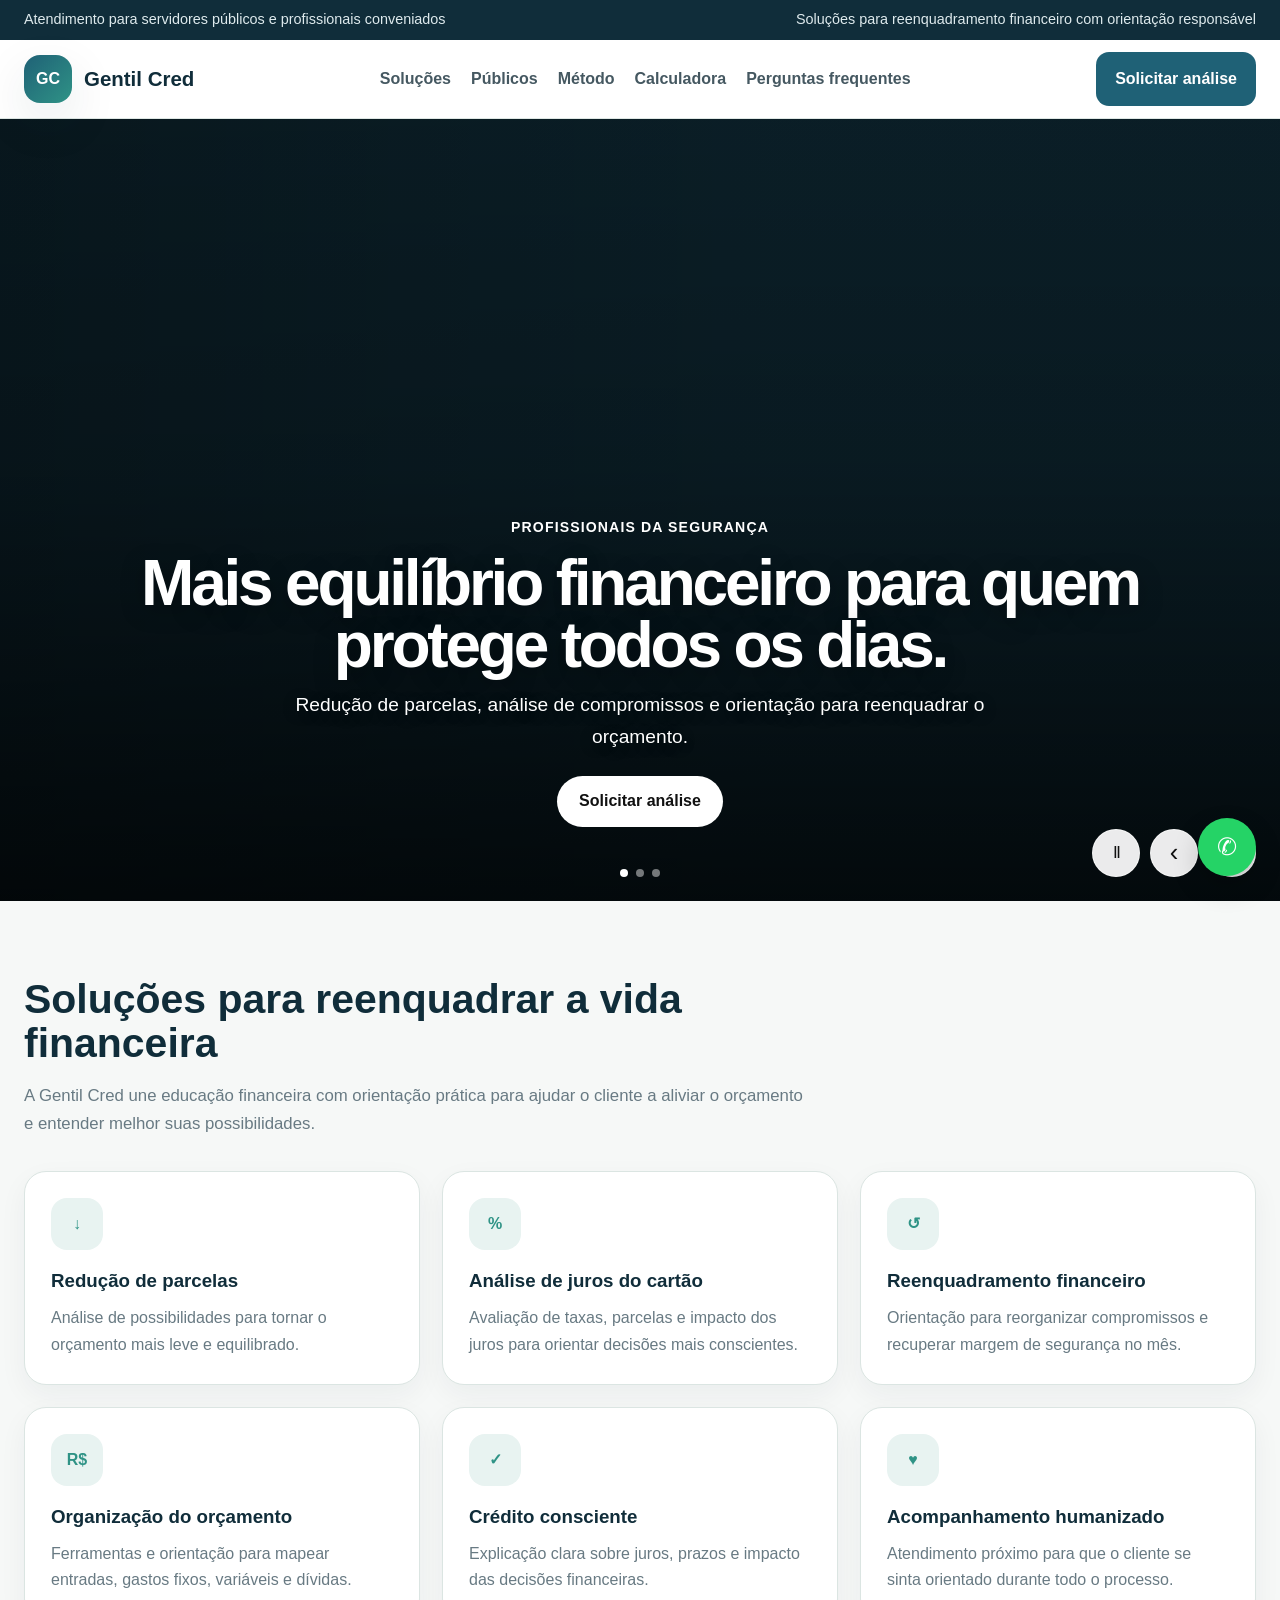
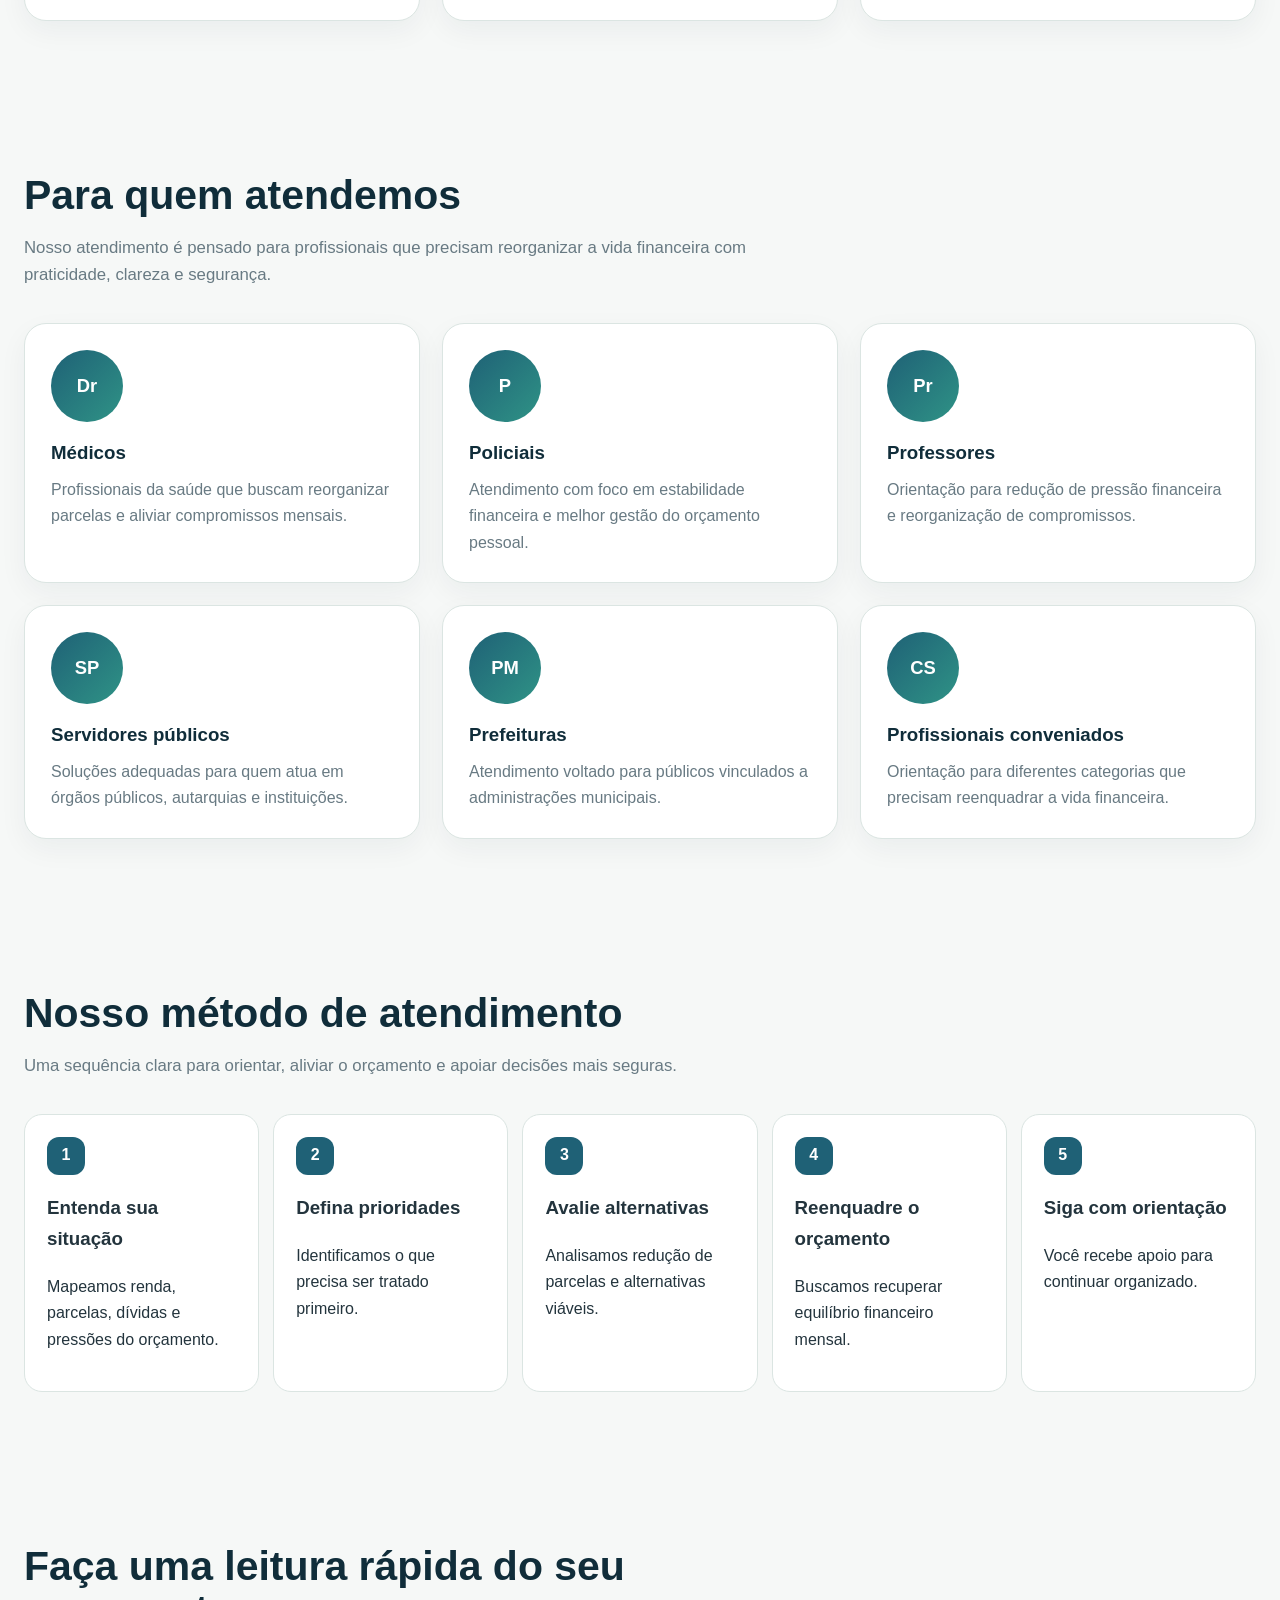
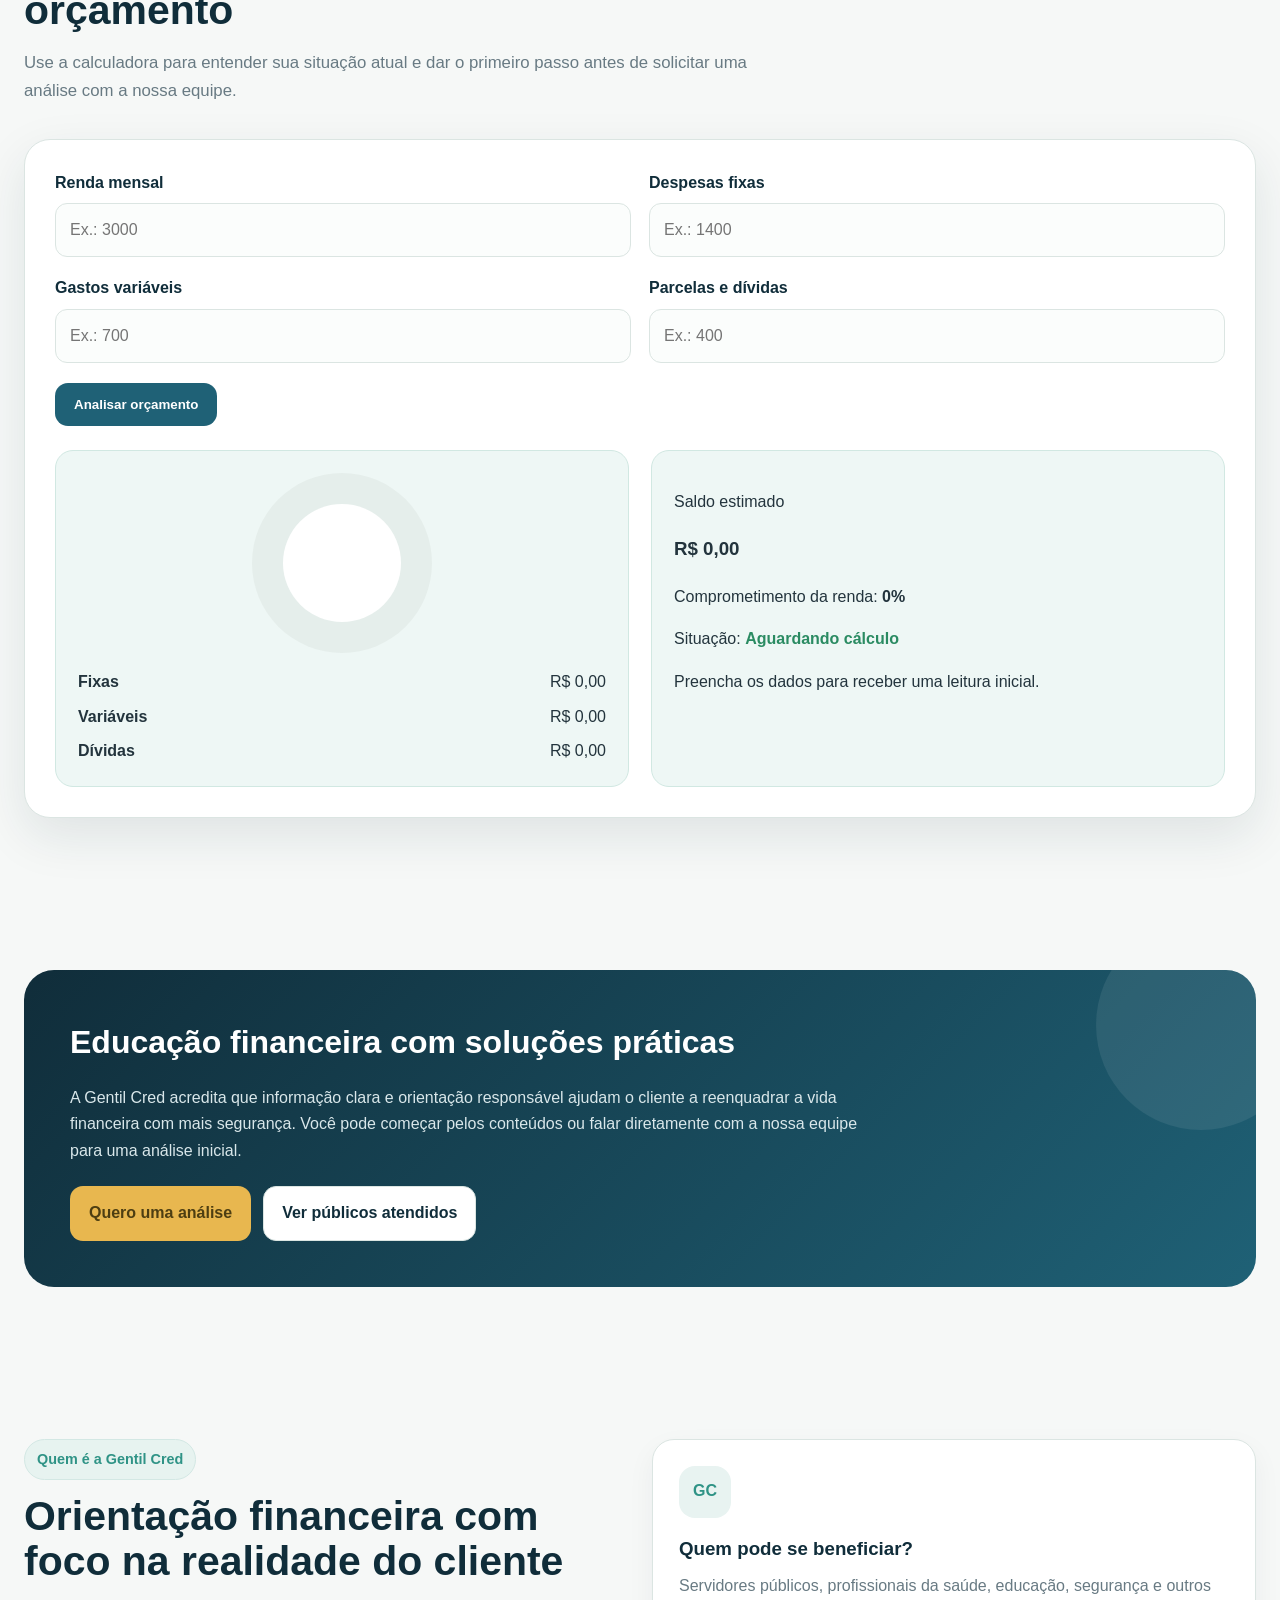
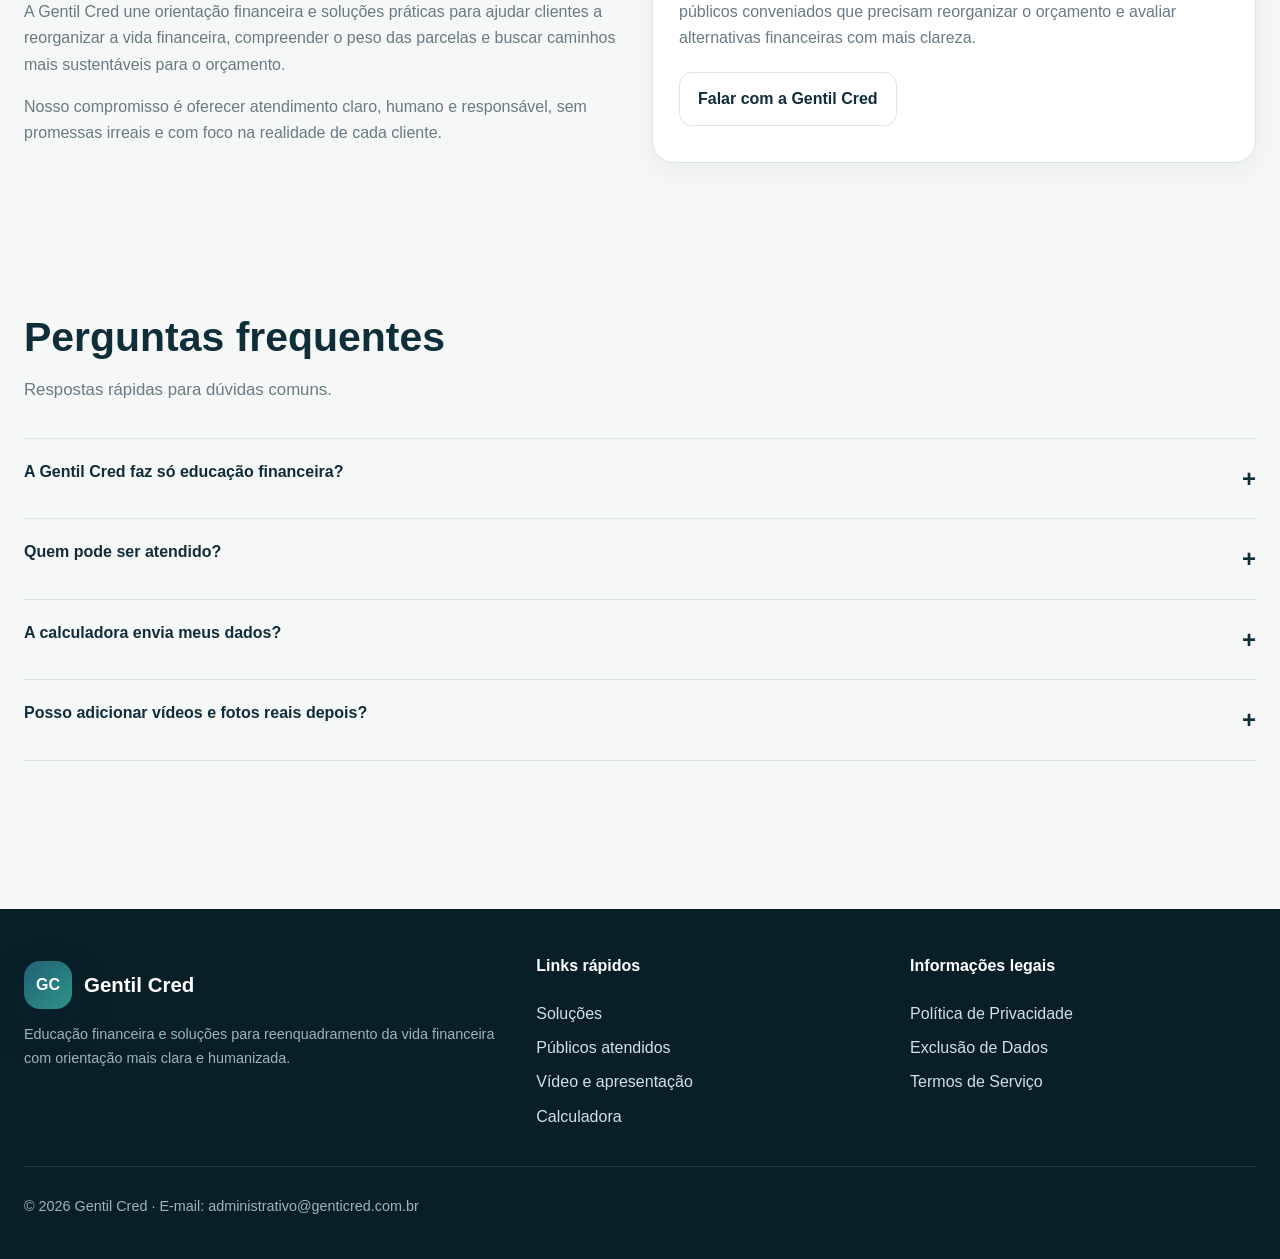
==== commit 4bc09247: "Add files via upload" ====
--- a/index.html
+++ b/index.html
@@ -16,7 +16,7 @@
     <nav class="navlinks">
       <a href="#solucoes">Soluções</a>
       <a href="#publico">Públicos</a>
-      <a href="#video">Vídeos</a>
+      
       <a href="#metodo">Método</a>
       <a href="#calculadora">Calculadora</a>
       <a href="#faq">Perguntas frequentes</a>
@@ -26,33 +26,60 @@
 </header>
 
 <main>
-<section class="hero">
-  <div class="container hero-grid">
-    <div class="reveal">
-      <span class="eyebrow">Soluções financeiras com orientação e acolhimento</span>
-      <h1>Reorganize sua vida financeira com <span class="gradient">mais clareza e menos peso no orçamento.</span></h1>
-      <p>A Gentil Cred ajuda servidores públicos e profissionais conveniados com soluções para redução de parcelas, análise de juros do cartão de crédito, reorganização financeira e orientação para retomar o equilíbrio do orçamento.</p>
-      <div class="hero-actions">
-        <a class="btn btn-primary" href="https://wa.me/5519996324788?text=Olá!%20Quero%20solicitar%20uma%20análise%20financeira." target="_blank" rel="noopener">Solicitar uma análise</a>
-        <a class="btn btn-light" href="#solucoes">Conhecer soluções</a>
-      </div>
-      <div class="hero-trust">
-        <span>✓ Atendimento humanizado</span>
-        <span>✓ Foco em reenquadramento financeiro</span>
-        <span>✓ Público público e conveniado</span>
-      </div>
-    </div>
-    <aside class="hero-panel reveal">
-      <h3>Um caminho simples para voltar ao controle</h3>
-      <p>Entenda como funciona o nosso atendimento.</p>
-      <div class="step-row"><div class="step-num">1</div><div><strong>Você entra em contato</strong><span>Conte sua situação e suas principais dúvidas.</span></div></div>
-      <div class="step-row"><div class="step-num">2</div><div><strong>Fazemos uma análise inicial</strong><span>Avaliamos parcelas, juros e compromissos atuais.</span></div></div>
-      <div class="step-row"><div class="step-num">3</div><div><strong>Apresentamos possibilidades</strong><span>Explicamos com clareza as alternativas viáveis.</span></div></div>
-      <div class="step-row"><div class="step-num">4</div><div><strong>Acompanhamos o processo</strong><span>Você recebe orientação do início ao fim.</span></div></div>
-      <a class="panel-link" href="#video">Ver área de apresentação →</a>
-    </aside>
-  </div>
-</section>
+
+<section class="video-hero" aria-label="Destaques Gentil Cred">
+  <div class="video-slide active" data-slide="0">
+    <video autoplay muted loop playsinline preload="auto">
+      <source src="video-policia-1m39-1m51-sem-som.mp4" type="video/mp4">
+    </video>
+    <div class="video-hero-overlay"></div>
+    <div class="video-hero-content">
+      <span class="video-kicker">Profissionais da segurança</span>
+      <h1>Mais equilíbrio financeiro para quem protege todos os dias.</h1>
+      <p>Redução de parcelas, análise de compromissos e orientação para reenquadrar o orçamento.</p>
+      <a class="video-cta" href="https://wa.me/5519996324788?text=Olá!%20Sou%20profissional%20da%20segurança%20e%20quero%20solicitar%20uma%20análise%20financeira." target="_blank" rel="noopener">Solicitar análise</a>
+    </div>
+  </div>
+
+  <div class="video-slide" data-slide="1">
+    <video muted loop playsinline preload="metadata">
+      <source src="video-medicos-sem-som.mp4" type="video/mp4">
+    </video>
+    <div class="video-hero-overlay"></div>
+    <div class="video-hero-content">
+      <span class="video-kicker">Médicos e profissionais da saúde</span>
+      <h1>Cuide também da sua saúde financeira.</h1>
+      <p>Soluções para reorganizar parcelas, juros e compromissos mensais com mais clareza.</p>
+      <a class="video-cta" href="https://wa.me/5519996324788?text=Olá!%20Sou%20profissional%20da%20saúde%20e%20quero%20solicitar%20uma%20análise%20financeira." target="_blank" rel="noopener">Conhecer soluções</a>
+    </div>
+  </div>
+
+  <div class="video-slide" data-slide="2">
+    <video muted loop playsinline preload="metadata">
+      <source src="video-professores-1m27-1m38-sem-som.mp4" type="video/mp4">
+    </video>
+    <div class="video-hero-overlay"></div>
+    <div class="video-hero-content">
+      <span class="video-kicker">Professores e profissionais da educação</span>
+      <h1>Mais tranquilidade para continuar transformando vidas.</h1>
+      <p>Orientação financeira, redução da pressão no orçamento e caminhos para reorganizar compromissos.</p>
+      <a class="video-cta" href="https://wa.me/5519996324788?text=Olá!%20Sou%20profissional%20da%20educação%20e%20quero%20solicitar%20uma%20análise%20financeira." target="_blank" rel="noopener">Quero uma análise</a>
+    </div>
+  </div>
+
+  <div class="video-hero-controls">
+    <button class="hero-control pause-control" type="button" aria-label="Pausar apresentação">Ⅱ</button>
+    <button class="hero-control prev-control" type="button" aria-label="Anterior">‹</button>
+    <button class="hero-control next-control" type="button" aria-label="Próximo">›</button>
+  </div>
+
+  <div class="video-hero-dots" aria-label="Selecionar destaque">
+    <button class="hero-dot active" type="button" data-target="0" aria-label="Policiais"></button>
+    <button class="hero-dot" type="button" data-target="1" aria-label="Médicos"></button>
+    <button class="hero-dot" type="button" data-target="2" aria-label="Professores"></button>
+  </div>
+</section>
+
 
 <section id="solucoes">
   <div class="container">
@@ -89,69 +116,7 @@
 </section>
 
 
-<section id="video">
-  <div class="container">
-    <div class="section-head reveal">
-      <h2>Vídeos dos públicos atendidos</h2>
-      <p>Agora o site conta com vídeos curtos e silenciosos para deixar a experiência mais dinâmica, mais humana e mais conectada ao público atendido pela Gentil Cred.</p>
-    </div>
-
-    <div class="media-showcase">
-      <article class="video-card feature-card reveal">
-        <figure>
-          <video autoplay muted loop playsinline preload="metadata">
-            <source src="video-policia-1m39-1m51-sem-som.mp4" type="video/mp4">
-          </video>
-          <span class="video-tag">Policiais</span>
-        </figure>
-        <div class="video-copy">
-          <h3>Atendimento para profissionais da segurança</h3>
-          <p>A Gentil Cred oferece orientação para reorganização financeira, análise de parcelas e mais clareza para quem precisa aliviar o orçamento.</p>
-        </div>
-      </article>
-
-      <div class="media-grid-side">
-        <article class="video-card reveal">
-          <figure>
-            <video autoplay muted loop playsinline preload="metadata">
-              <source src="video-medicos-sem-som.mp4" type="video/mp4">
-            </video>
-            <span class="video-tag">Médicos</span>
-          </figure>
-          <div class="video-copy">
-            <h3>Profissionais da saúde</h3>
-            <p>Soluções para reenquadramento financeiro com foco em redução de pressão no orçamento e organização dos compromissos mensais.</p>
-          </div>
-        </article>
-
-        <article class="video-card reveal">
-          <figure>
-            <video autoplay muted loop playsinline preload="metadata">
-              <source src="video-professores-1m27-1m38-sem-som.mp4" type="video/mp4">
-            </video>
-            <span class="video-tag">Professores</span>
-          </figure>
-          <div class="video-copy">
-            <h3>Atendimento para profissionais da educação</h3>
-            <p>Conteúdos e orientação prática para ajudar no controle das finanças e na busca por mais equilíbrio no mês.</p>
-          </div>
-        </article>
-
-        <article class="media-info-card reveal">
-          <div class="mini-eyebrow">Também atendemos</div>
-          <h3>Servidores públicos, prefeituras e profissionais conveniados</h3>
-          <p>O site foi preparado para comunicar de forma clara o atendimento da Gentil Cred a diferentes categorias profissionais.</p>
-          <ul>
-            <li>reanálise do orçamento mensal;</li>
-            <li>orientação sobre juros e parcelas;</li>
-            <li>apoio para reenquadramento financeiro.</li>
-          </ul>
-          <a class="btn btn-primary" href="https://wa.me/5519996324788?text=Olá!%20Quero%20solicitar%20uma%20análise%20financeira." target="_blank" rel="noopener">Solicitar análise</a>
-        </article>
-      </div>
-    </div>
-  </div>
-</section>
+
 
 
 <section id="metodo">
--- a/styles.css
+++ b/styles.css
@@ -217,3 +217,181 @@
     grid-template-columns:1fr;
   }
 }
+
+
+/* Banner de vídeo em tela larga, inspirado em campanhas editoriais */
+.video-hero{
+  position:relative;
+  width:100%;
+  min-height:680px;
+  height:calc(100vh - 118px);
+  max-height:900px;
+  overflow:hidden;
+  background:#0b2029;
+}
+.video-slide{
+  position:absolute;
+  inset:0;
+  opacity:0;
+  visibility:hidden;
+  transition:opacity .65s ease, visibility .65s ease;
+}
+.video-slide.active{
+  opacity:1;
+  visibility:visible;
+}
+.video-slide video{
+  width:100%;
+  height:100%;
+  object-fit:cover;
+  object-position:center;
+  display:block;
+}
+.video-hero-overlay{
+  position:absolute;
+  inset:0;
+  background:
+    linear-gradient(180deg,rgba(0,0,0,.05) 0%,rgba(0,0,0,.18) 45%,rgba(0,0,0,.70) 100%),
+    linear-gradient(90deg,rgba(0,0,0,.25) 0%,rgba(0,0,0,.02) 60%);
+}
+.video-hero-content{
+  position:absolute;
+  left:50%;
+  bottom:74px;
+  transform:translateX(-50%);
+  z-index:2;
+  width:min(1000px,calc(100% - 48px));
+  text-align:center;
+  color:#fff;
+}
+.video-kicker{
+  display:inline-flex;
+  margin-bottom:12px;
+  font-size:.88rem;
+  font-weight:900;
+  letter-spacing:.08em;
+  text-transform:uppercase;
+}
+.video-hero-content h1{
+  max-width:1050px;
+  margin:0 auto 12px;
+  color:#fff;
+  font-size:clamp(2.5rem,5vw,5.4rem);
+  line-height:.98;
+  letter-spacing:-.05em;
+  text-shadow:0 6px 24px rgba(0,0,0,.30);
+}
+.video-hero-content p{
+  max-width:760px;
+  margin:0 auto 24px;
+  color:#fff;
+  font-size:clamp(1rem,1.5vw,1.25rem);
+  text-shadow:0 3px 14px rgba(0,0,0,.40);
+}
+.video-cta{
+  display:inline-flex;
+  align-items:center;
+  justify-content:center;
+  padding:12px 22px;
+  border-radius:999px;
+  background:#fff;
+  color:#111;
+  text-decoration:none;
+  font-weight:900;
+  transition:transform .22s ease, background .22s ease;
+}
+.video-cta:hover{
+  transform:translateY(-2px);
+  background:#f1f1f1;
+}
+.video-hero-controls{
+  position:absolute;
+  right:24px;
+  bottom:24px;
+  z-index:4;
+  display:flex;
+  gap:10px;
+}
+.hero-control{
+  width:48px;
+  height:48px;
+  border-radius:50%;
+  border:1px solid rgba(255,255,255,.55);
+  background:rgba(255,255,255,.92);
+  color:#111;
+  display:grid;
+  place-items:center;
+  font-size:1.6rem;
+  cursor:pointer;
+  transition:.2s;
+}
+.hero-control:hover{
+  transform:scale(1.05);
+  background:#fff;
+}
+.pause-control{
+  font-size:1rem;
+  letter-spacing:-2px;
+}
+.video-hero-dots{
+  position:absolute;
+  left:50%;
+  bottom:24px;
+  transform:translateX(-50%);
+  z-index:4;
+  display:flex;
+  gap:8px;
+}
+.hero-dot{
+  width:8px;
+  height:8px;
+  border-radius:50%;
+  border:0;
+  padding:0;
+  background:rgba(255,255,255,.45);
+  cursor:pointer;
+}
+.hero-dot.active{
+  background:#fff;
+}
+@media(max-width:980px){
+  .video-hero{
+    min-height:620px;
+    height:76vh;
+  }
+  .video-hero-content{
+    bottom:84px;
+  }
+  .video-hero-content h1{
+    font-size:clamp(2.2rem,9vw,4rem);
+  }
+}
+@media(max-width:640px){
+  .video-hero{
+    min-height:600px;
+    height:74vh;
+  }
+  .video-slide video{
+    object-position:center;
+  }
+  .video-hero-content{
+    width:calc(100% - 28px);
+    bottom:92px;
+  }
+  .video-hero-content p{
+    font-size:.98rem;
+  }
+  .video-hero-controls{
+    right:14px;
+    bottom:18px;
+  }
+  .hero-control{
+    width:42px;
+    height:42px;
+  }
+  .video-hero-dots{
+    left:18px;
+    transform:none;
+    bottom:34px;
+  }
+}
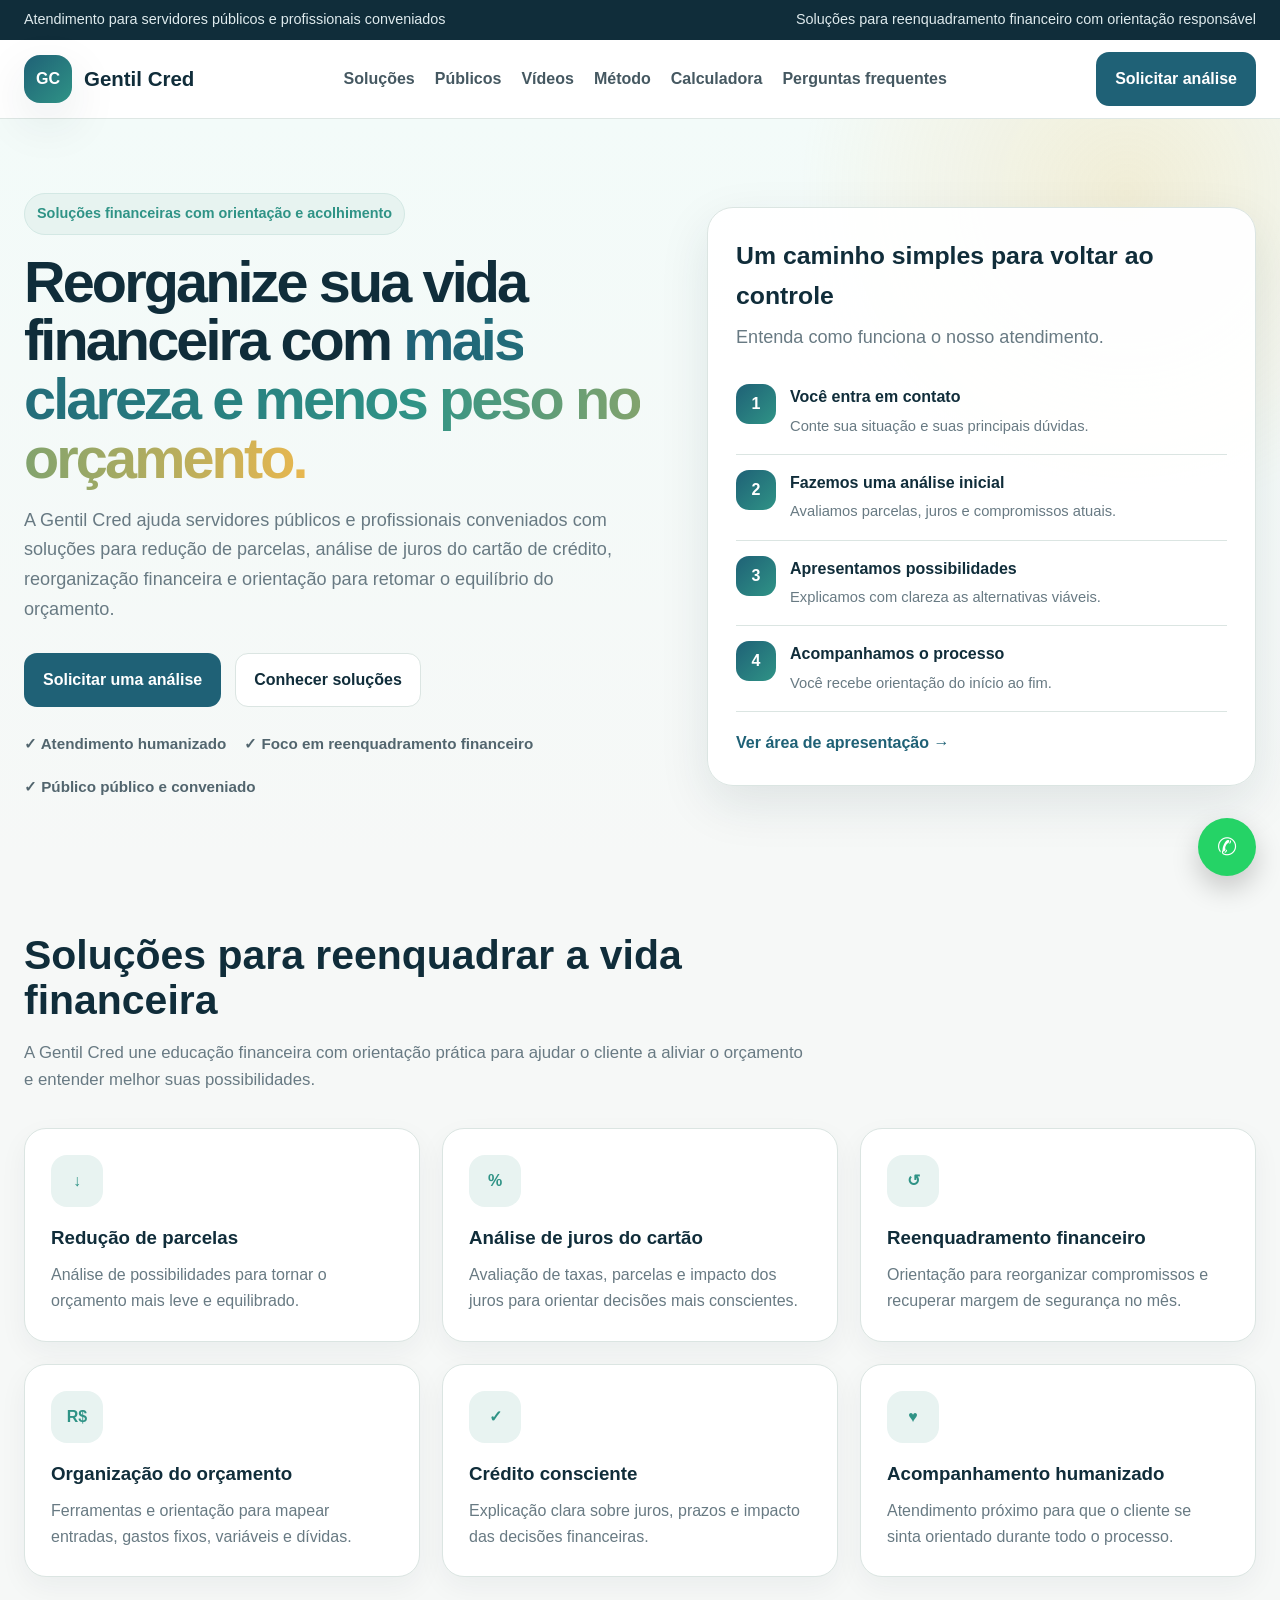
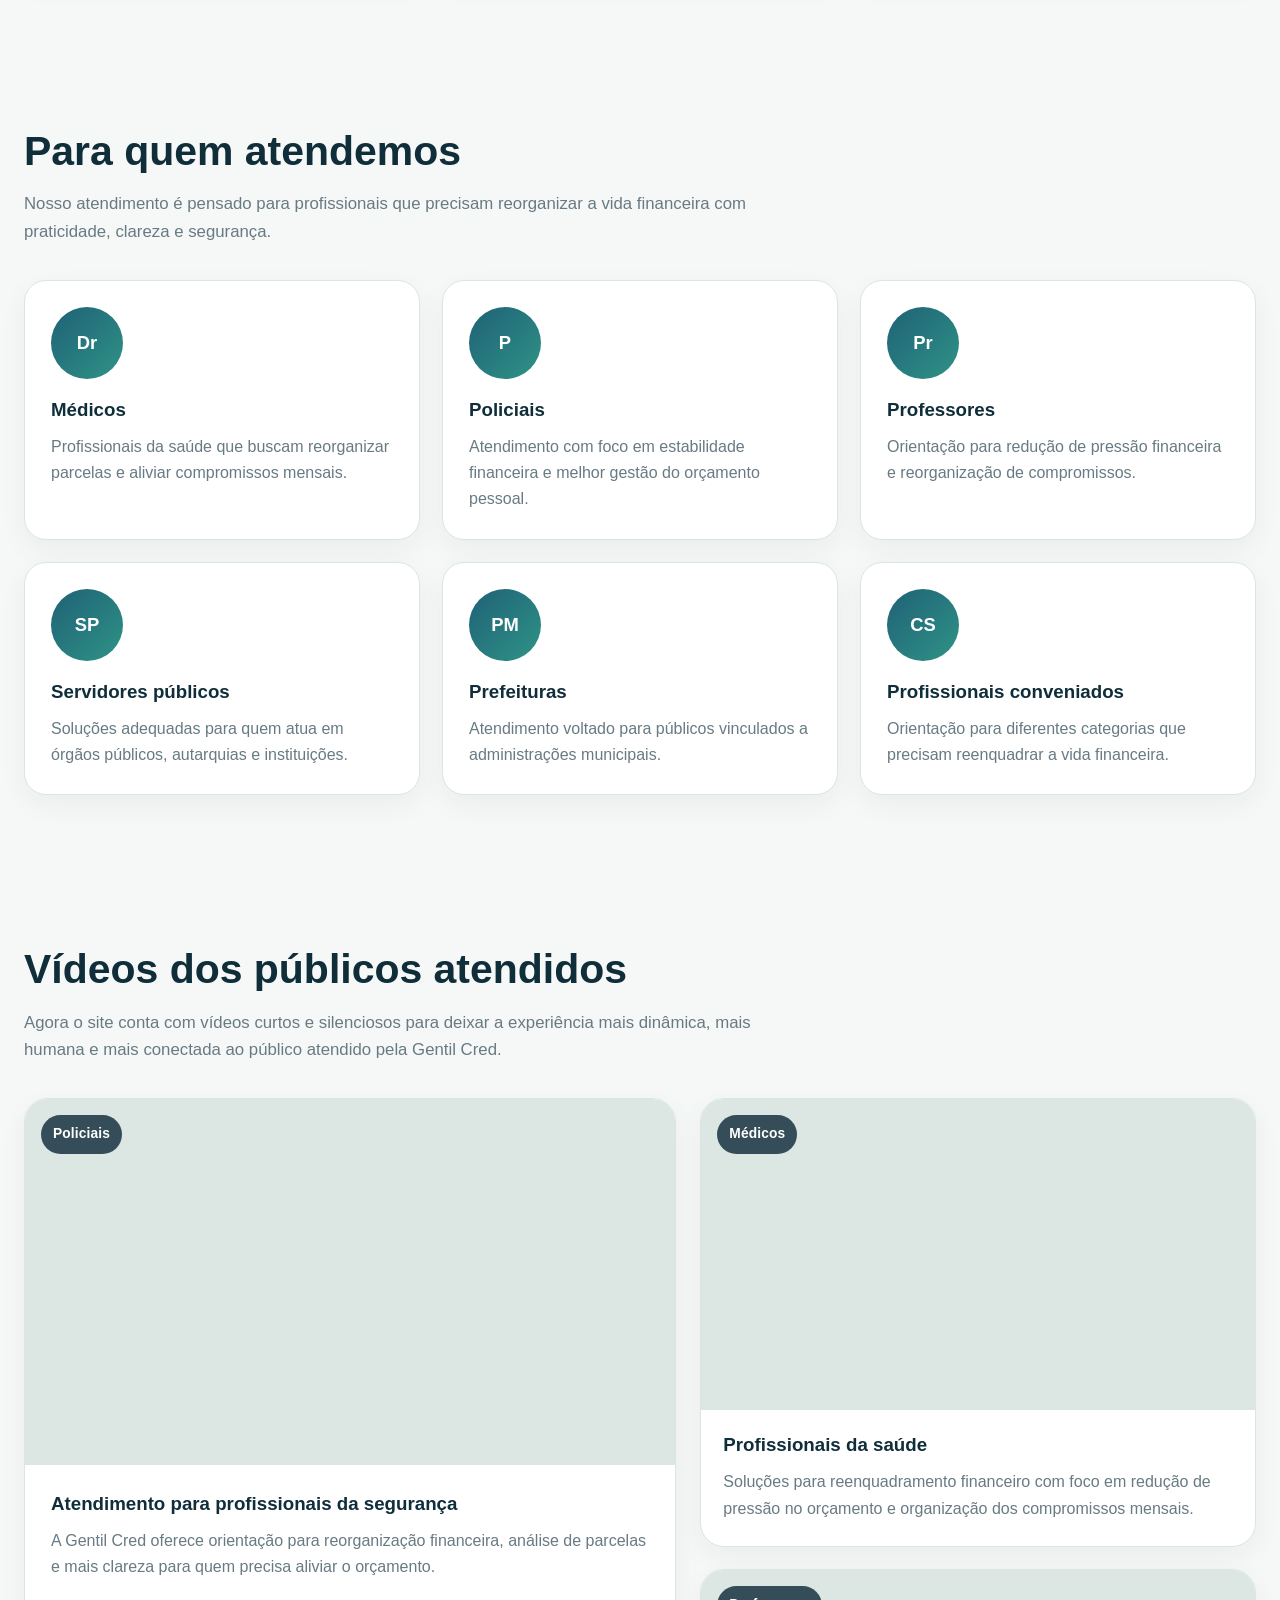
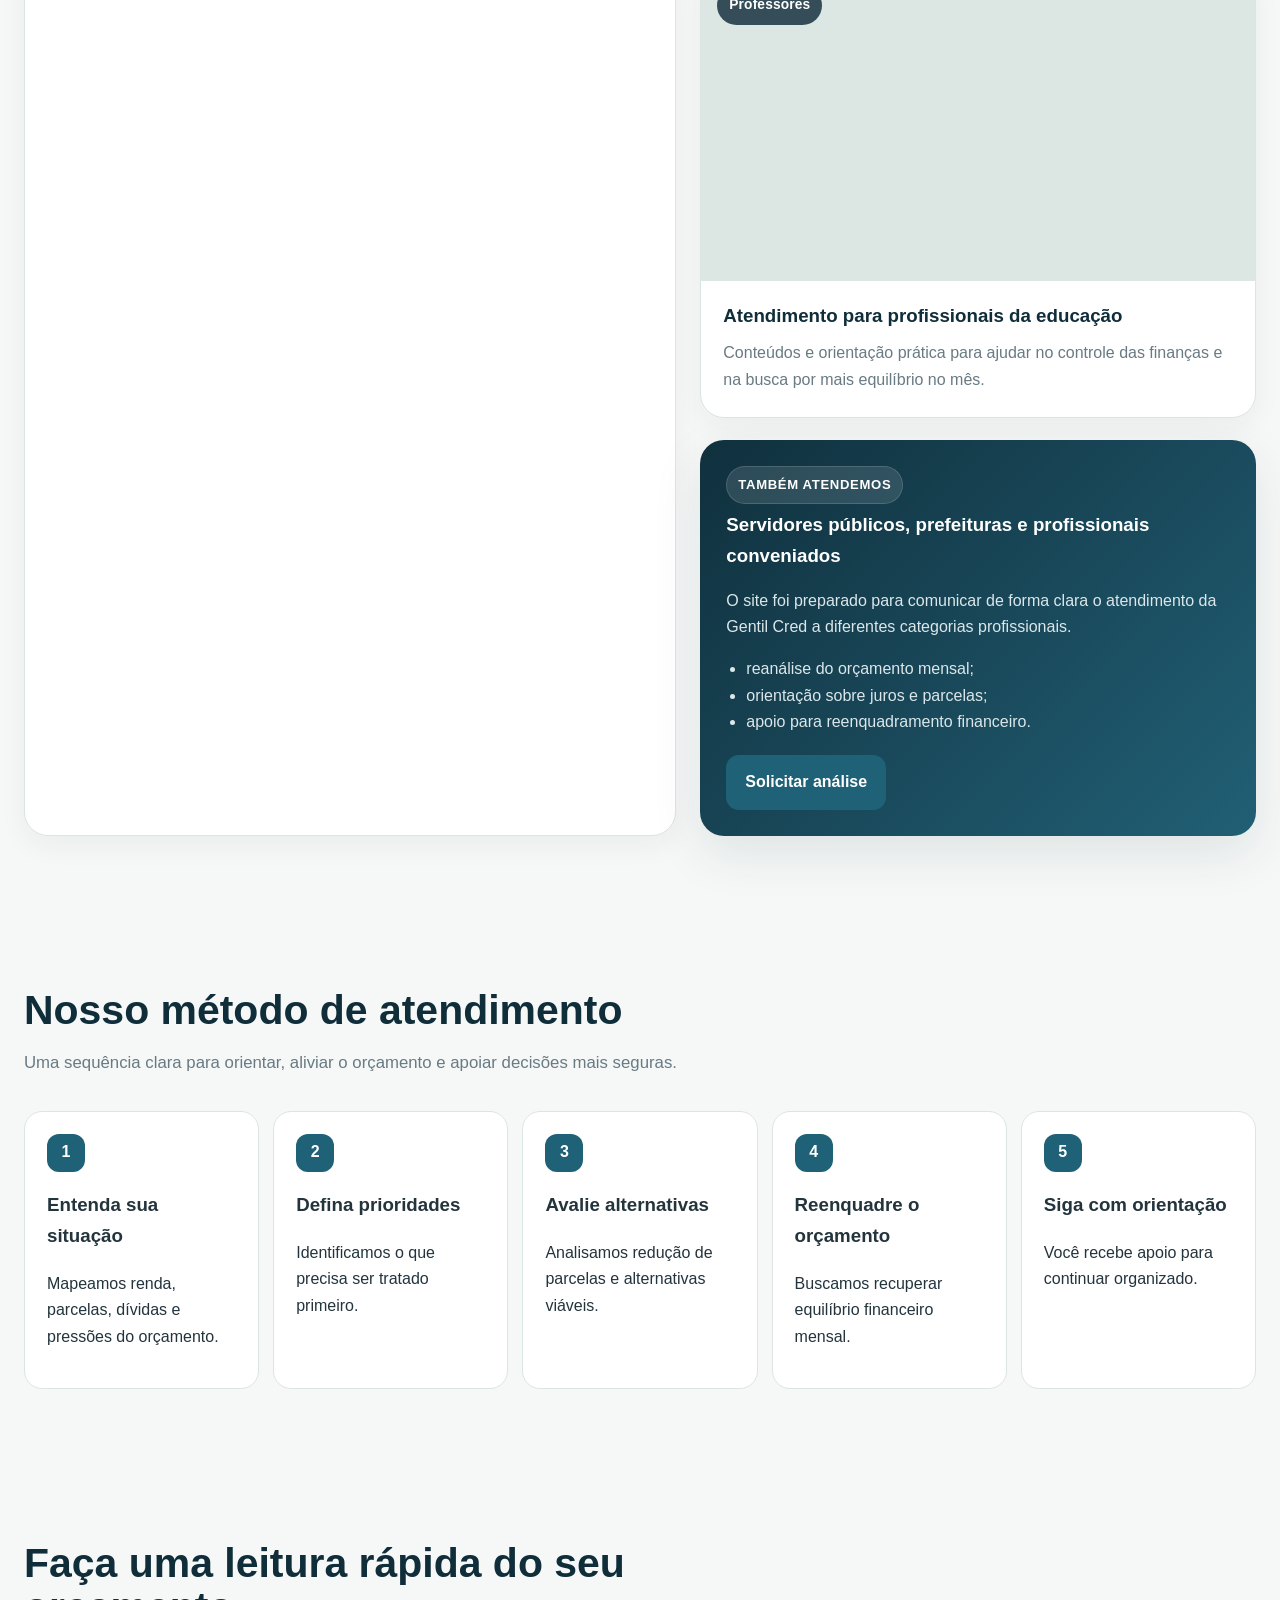
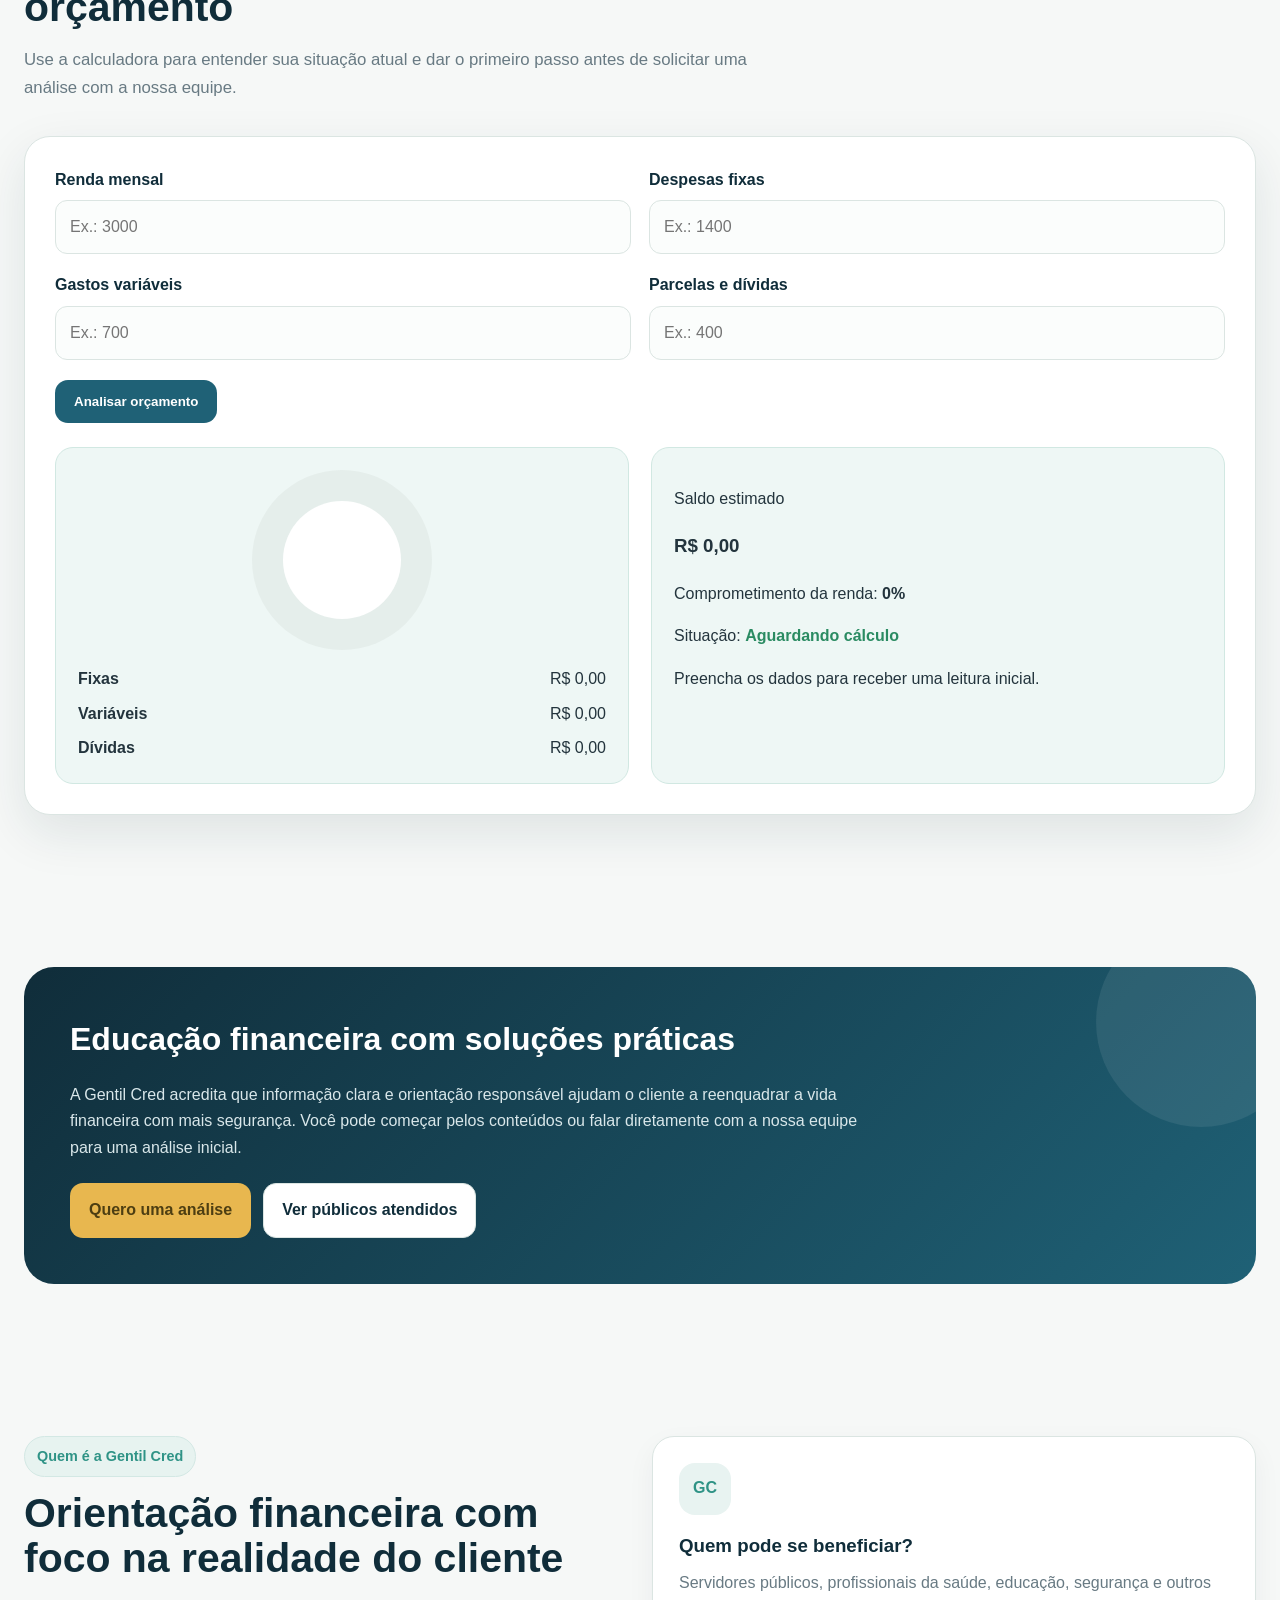
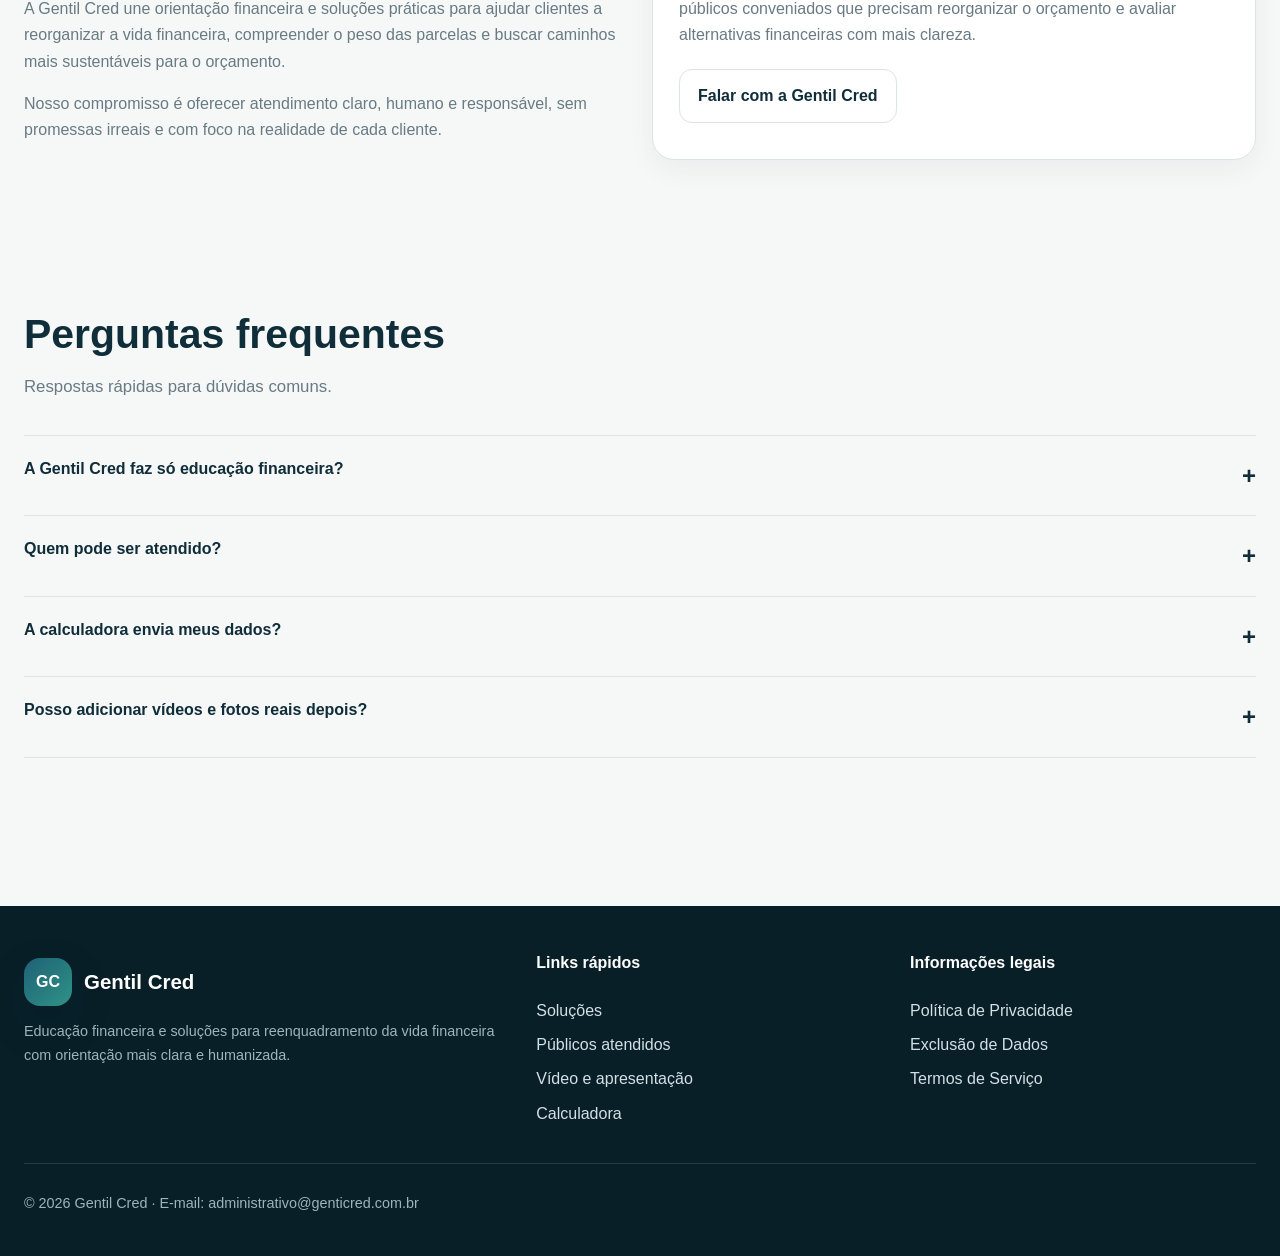
==== commit 68d8712e: "Add files via upload" ====
--- a/index.html
+++ b/index.html
@@ -16,7 +16,7 @@
     <nav class="navlinks">
       <a href="#solucoes">Soluções</a>
       <a href="#publico">Públicos</a>
-      
+      <a href="#video">Vídeos</a>
       <a href="#metodo">Método</a>
       <a href="#calculadora">Calculadora</a>
       <a href="#faq">Perguntas frequentes</a>
@@ -26,60 +26,33 @@
 </header>
 
 <main>
-
-<section class="video-hero" aria-label="Destaques Gentil Cred">
-  <div class="video-slide active" data-slide="0">
-    <video autoplay muted loop playsinline preload="auto">
-      <source src="video-policia-1m39-1m51-sem-som.mp4" type="video/mp4">
-    </video>
-    <div class="video-hero-overlay"></div>
-    <div class="video-hero-content">
-      <span class="video-kicker">Profissionais da segurança</span>
-      <h1>Mais equilíbrio financeiro para quem protege todos os dias.</h1>
-      <p>Redução de parcelas, análise de compromissos e orientação para reenquadrar o orçamento.</p>
-      <a class="video-cta" href="https://wa.me/5519996324788?text=Olá!%20Sou%20profissional%20da%20segurança%20e%20quero%20solicitar%20uma%20análise%20financeira." target="_blank" rel="noopener">Solicitar análise</a>
-    </div>
-  </div>
-
-  <div class="video-slide" data-slide="1">
-    <video muted loop playsinline preload="metadata">
-      <source src="video-medicos-sem-som.mp4" type="video/mp4">
-    </video>
-    <div class="video-hero-overlay"></div>
-    <div class="video-hero-content">
-      <span class="video-kicker">Médicos e profissionais da saúde</span>
-      <h1>Cuide também da sua saúde financeira.</h1>
-      <p>Soluções para reorganizar parcelas, juros e compromissos mensais com mais clareza.</p>
-      <a class="video-cta" href="https://wa.me/5519996324788?text=Olá!%20Sou%20profissional%20da%20saúde%20e%20quero%20solicitar%20uma%20análise%20financeira." target="_blank" rel="noopener">Conhecer soluções</a>
-    </div>
-  </div>
-
-  <div class="video-slide" data-slide="2">
-    <video muted loop playsinline preload="metadata">
-      <source src="video-professores-1m27-1m38-sem-som.mp4" type="video/mp4">
-    </video>
-    <div class="video-hero-overlay"></div>
-    <div class="video-hero-content">
-      <span class="video-kicker">Professores e profissionais da educação</span>
-      <h1>Mais tranquilidade para continuar transformando vidas.</h1>
-      <p>Orientação financeira, redução da pressão no orçamento e caminhos para reorganizar compromissos.</p>
-      <a class="video-cta" href="https://wa.me/5519996324788?text=Olá!%20Sou%20profissional%20da%20educação%20e%20quero%20solicitar%20uma%20análise%20financeira." target="_blank" rel="noopener">Quero uma análise</a>
-    </div>
-  </div>
-
-  <div class="video-hero-controls">
-    <button class="hero-control pause-control" type="button" aria-label="Pausar apresentação">Ⅱ</button>
-    <button class="hero-control prev-control" type="button" aria-label="Anterior">‹</button>
-    <button class="hero-control next-control" type="button" aria-label="Próximo">›</button>
-  </div>
-
-  <div class="video-hero-dots" aria-label="Selecionar destaque">
-    <button class="hero-dot active" type="button" data-target="0" aria-label="Policiais"></button>
-    <button class="hero-dot" type="button" data-target="1" aria-label="Médicos"></button>
-    <button class="hero-dot" type="button" data-target="2" aria-label="Professores"></button>
-  </div>
-</section>
-
+<section class="hero">
+  <div class="container hero-grid">
+    <div class="reveal">
+      <span class="eyebrow">Soluções financeiras com orientação e acolhimento</span>
+      <h1>Reorganize sua vida financeira com <span class="gradient">mais clareza e menos peso no orçamento.</span></h1>
+      <p>A Gentil Cred ajuda servidores públicos e profissionais conveniados com soluções para redução de parcelas, análise de juros do cartão de crédito, reorganização financeira e orientação para retomar o equilíbrio do orçamento.</p>
+      <div class="hero-actions">
+        <a class="btn btn-primary" href="https://wa.me/5519996324788?text=Olá!%20Quero%20solicitar%20uma%20análise%20financeira." target="_blank" rel="noopener">Solicitar uma análise</a>
+        <a class="btn btn-light" href="#solucoes">Conhecer soluções</a>
+      </div>
+      <div class="hero-trust">
+        <span>✓ Atendimento humanizado</span>
+        <span>✓ Foco em reenquadramento financeiro</span>
+        <span>✓ Público público e conveniado</span>
+      </div>
+    </div>
+    <aside class="hero-panel reveal">
+      <h3>Um caminho simples para voltar ao controle</h3>
+      <p>Entenda como funciona o nosso atendimento.</p>
+      <div class="step-row"><div class="step-num">1</div><div><strong>Você entra em contato</strong><span>Conte sua situação e suas principais dúvidas.</span></div></div>
+      <div class="step-row"><div class="step-num">2</div><div><strong>Fazemos uma análise inicial</strong><span>Avaliamos parcelas, juros e compromissos atuais.</span></div></div>
+      <div class="step-row"><div class="step-num">3</div><div><strong>Apresentamos possibilidades</strong><span>Explicamos com clareza as alternativas viáveis.</span></div></div>
+      <div class="step-row"><div class="step-num">4</div><div><strong>Acompanhamos o processo</strong><span>Você recebe orientação do início ao fim.</span></div></div>
+      <a class="panel-link" href="#video">Ver área de apresentação →</a>
+    </aside>
+  </div>
+</section>
 
 <section id="solucoes">
   <div class="container">
@@ -116,7 +89,69 @@
 </section>
 
 
-
+<section id="video">
+  <div class="container">
+    <div class="section-head reveal">
+      <h2>Vídeos dos públicos atendidos</h2>
+      <p>Agora o site conta com vídeos curtos e silenciosos para deixar a experiência mais dinâmica, mais humana e mais conectada ao público atendido pela Gentil Cred.</p>
+    </div>
+
+    <div class="media-showcase">
+      <article class="video-card feature-card reveal">
+        <figure>
+          <video autoplay muted loop playsinline preload="metadata">
+            <source src="video-policia-1m39-1m51-sem-som.mp4" type="video/mp4">
+          </video>
+          <span class="video-tag">Policiais</span>
+        </figure>
+        <div class="video-copy">
+          <h3>Atendimento para profissionais da segurança</h3>
+          <p>A Gentil Cred oferece orientação para reorganização financeira, análise de parcelas e mais clareza para quem precisa aliviar o orçamento.</p>
+        </div>
+      </article>
+
+      <div class="media-grid-side">
+        <article class="video-card reveal">
+          <figure>
+            <video autoplay muted loop playsinline preload="metadata">
+              <source src="video-medicos-sem-som.mp4" type="video/mp4">
+            </video>
+            <span class="video-tag">Médicos</span>
+          </figure>
+          <div class="video-copy">
+            <h3>Profissionais da saúde</h3>
+            <p>Soluções para reenquadramento financeiro com foco em redução de pressão no orçamento e organização dos compromissos mensais.</p>
+          </div>
+        </article>
+
+        <article class="video-card reveal">
+          <figure>
+            <video autoplay muted loop playsinline preload="metadata">
+              <source src="video-professores-1m27-1m38-sem-som.mp4" type="video/mp4">
+            </video>
+            <span class="video-tag">Professores</span>
+          </figure>
+          <div class="video-copy">
+            <h3>Atendimento para profissionais da educação</h3>
+            <p>Conteúdos e orientação prática para ajudar no controle das finanças e na busca por mais equilíbrio no mês.</p>
+          </div>
+        </article>
+
+        <article class="media-info-card reveal">
+          <div class="mini-eyebrow">Também atendemos</div>
+          <h3>Servidores públicos, prefeituras e profissionais conveniados</h3>
+          <p>O site foi preparado para comunicar de forma clara o atendimento da Gentil Cred a diferentes categorias profissionais.</p>
+          <ul>
+            <li>reanálise do orçamento mensal;</li>
+            <li>orientação sobre juros e parcelas;</li>
+            <li>apoio para reenquadramento financeiro.</li>
+          </ul>
+          <a class="btn btn-primary" href="https://wa.me/5519996324788?text=Olá!%20Quero%20solicitar%20uma%20análise%20financeira." target="_blank" rel="noopener">Solicitar análise</a>
+        </article>
+      </div>
+    </div>
+  </div>
+</section>
 
 
 <section id="metodo">
--- a/styles.css
+++ b/styles.css
@@ -217,181 +217,3 @@
     grid-template-columns:1fr;
   }
 }
-
-
-/* Banner de vídeo em tela larga, inspirado em campanhas editoriais */
-.video-hero{
-  position:relative;
-  width:100%;
-  min-height:680px;
-  height:calc(100vh - 118px);
-  max-height:900px;
-  overflow:hidden;
-  background:#0b2029;
-}
-.video-slide{
-  position:absolute;
-  inset:0;
-  opacity:0;
-  visibility:hidden;
-  transition:opacity .65s ease, visibility .65s ease;
-}
-.video-slide.active{
-  opacity:1;
-  visibility:visible;
-}
-.video-slide video{
-  width:100%;
-  height:100%;
-  object-fit:cover;
-  object-position:center;
-  display:block;
-}
-.video-hero-overlay{
-  position:absolute;
-  inset:0;
-  background:
-    linear-gradient(180deg,rgba(0,0,0,.05) 0%,rgba(0,0,0,.18) 45%,rgba(0,0,0,.70) 100%),
-    linear-gradient(90deg,rgba(0,0,0,.25) 0%,rgba(0,0,0,.02) 60%);
-}
-.video-hero-content{
-  position:absolute;
-  left:50%;
-  bottom:74px;
-  transform:translateX(-50%);
-  z-index:2;
-  width:min(1000px,calc(100% - 48px));
-  text-align:center;
-  color:#fff;
-}
-.video-kicker{
-  display:inline-flex;
-  margin-bottom:12px;
-  font-size:.88rem;
-  font-weight:900;
-  letter-spacing:.08em;
-  text-transform:uppercase;
-}
-.video-hero-content h1{
-  max-width:1050px;
-  margin:0 auto 12px;
-  color:#fff;
-  font-size:clamp(2.5rem,5vw,5.4rem);
-  line-height:.98;
-  letter-spacing:-.05em;
-  text-shadow:0 6px 24px rgba(0,0,0,.30);
-}
-.video-hero-content p{
-  max-width:760px;
-  margin:0 auto 24px;
-  color:#fff;
-  font-size:clamp(1rem,1.5vw,1.25rem);
-  text-shadow:0 3px 14px rgba(0,0,0,.40);
-}
-.video-cta{
-  display:inline-flex;
-  align-items:center;
-  justify-content:center;
-  padding:12px 22px;
-  border-radius:999px;
-  background:#fff;
-  color:#111;
-  text-decoration:none;
-  font-weight:900;
-  transition:transform .22s ease, background .22s ease;
-}
-.video-cta:hover{
-  transform:translateY(-2px);
-  background:#f1f1f1;
-}
-.video-hero-controls{
-  position:absolute;
-  right:24px;
-  bottom:24px;
-  z-index:4;
-  display:flex;
-  gap:10px;
-}
-.hero-control{
-  width:48px;
-  height:48px;
-  border-radius:50%;
-  border:1px solid rgba(255,255,255,.55);
-  background:rgba(255,255,255,.92);
-  color:#111;
-  display:grid;
-  place-items:center;
-  font-size:1.6rem;
-  cursor:pointer;
-  transition:.2s;
-}
-.hero-control:hover{
-  transform:scale(1.05);
-  background:#fff;
-}
-.pause-control{
-  font-size:1rem;
-  letter-spacing:-2px;
-}
-.video-hero-dots{
-  position:absolute;
-  left:50%;
-  bottom:24px;
-  transform:translateX(-50%);
-  z-index:4;
-  display:flex;
-  gap:8px;
-}
-.hero-dot{
-  width:8px;
-  height:8px;
-  border-radius:50%;
-  border:0;
-  padding:0;
-  background:rgba(255,255,255,.45);
-  cursor:pointer;
-}
-.hero-dot.active{
-  background:#fff;
-}
-@media(max-width:980px){
-  .video-hero{
-    min-height:620px;
-    height:76vh;
-  }
-  .video-hero-content{
-    bottom:84px;
-  }
-  .video-hero-content h1{
-    font-size:clamp(2.2rem,9vw,4rem);
-  }
-}
-@media(max-width:640px){
-  .video-hero{
-    min-height:600px;
-    height:74vh;
-  }
-  .video-slide video{
-    object-position:center;
-  }
-  .video-hero-content{
-    width:calc(100% - 28px);
-    bottom:92px;
-  }
-  .video-hero-content p{
-    font-size:.98rem;
-  }
-  .video-hero-controls{
-    right:14px;
-    bottom:18px;
-  }
-  .hero-control{
-    width:42px;
-    height:42px;
-  }
-  .video-hero-dots{
-    left:18px;
-    transform:none;
-    bottom:34px;
-  }
-}
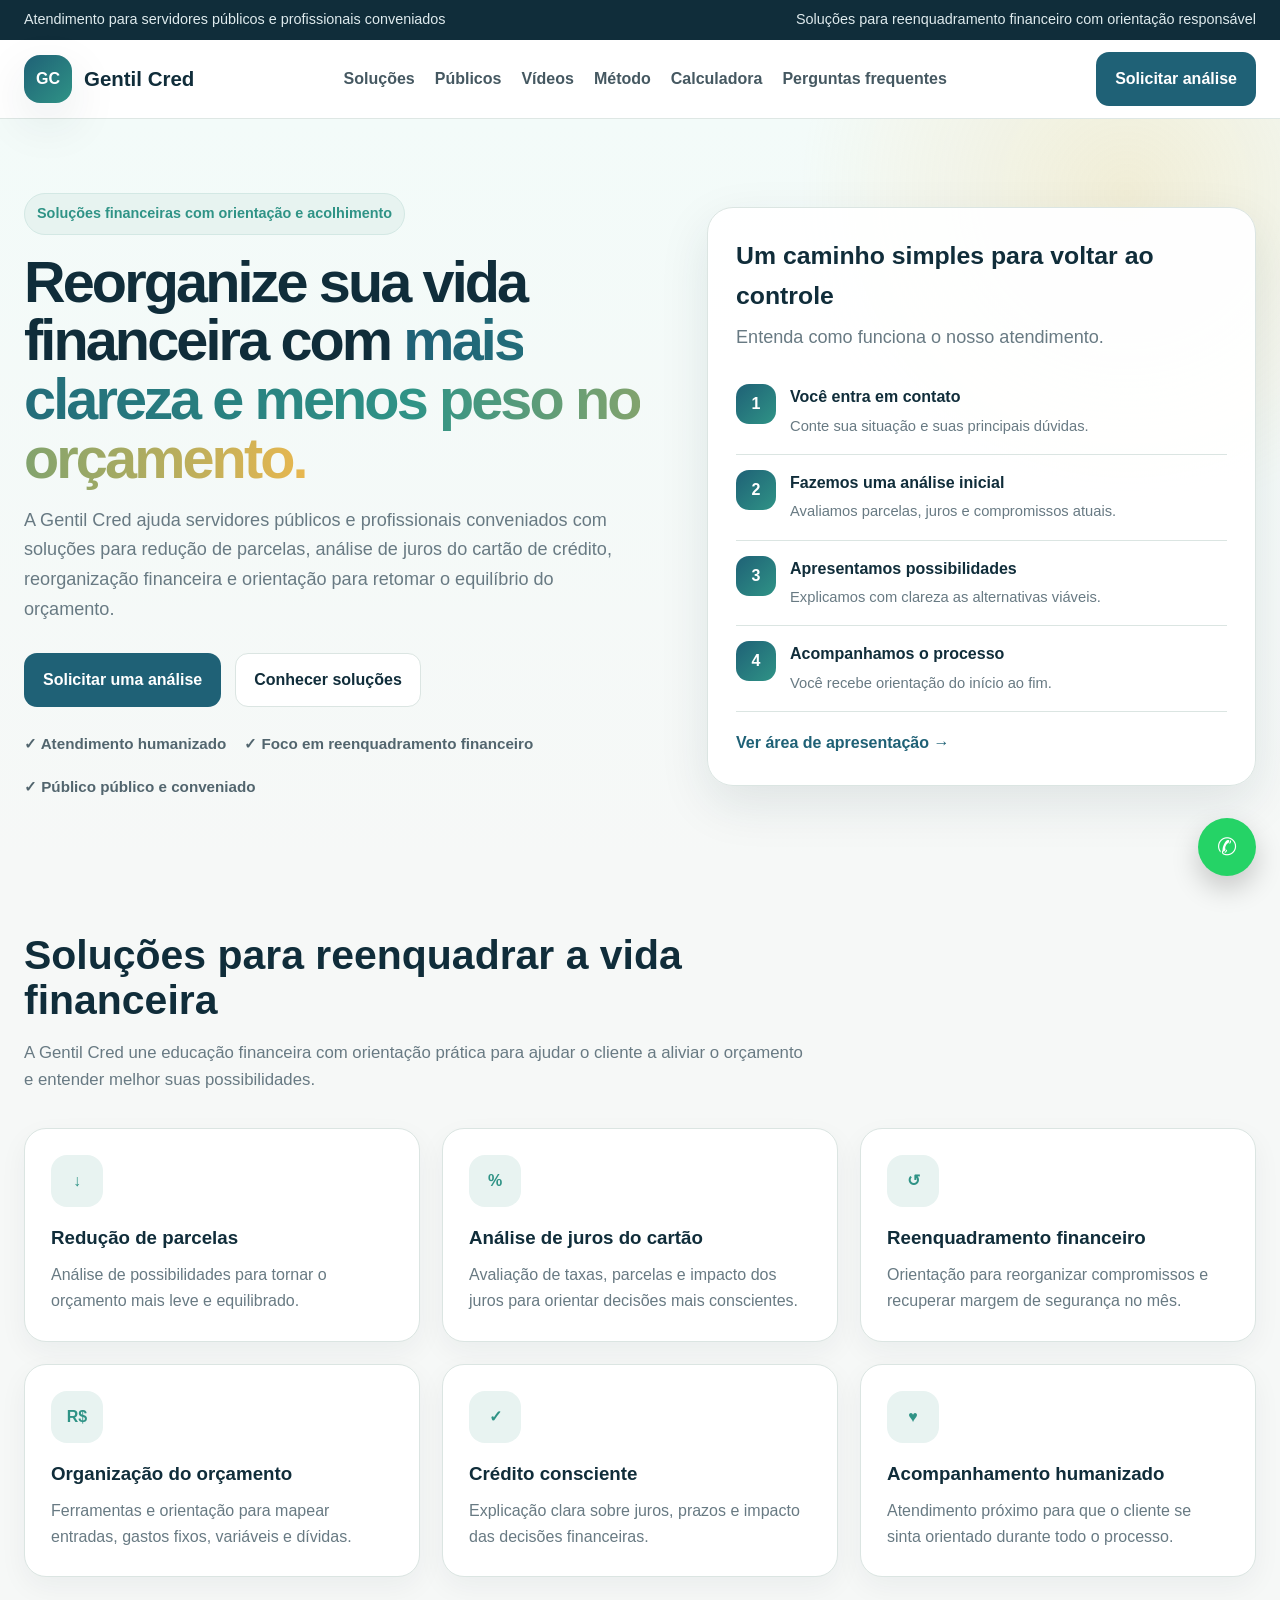
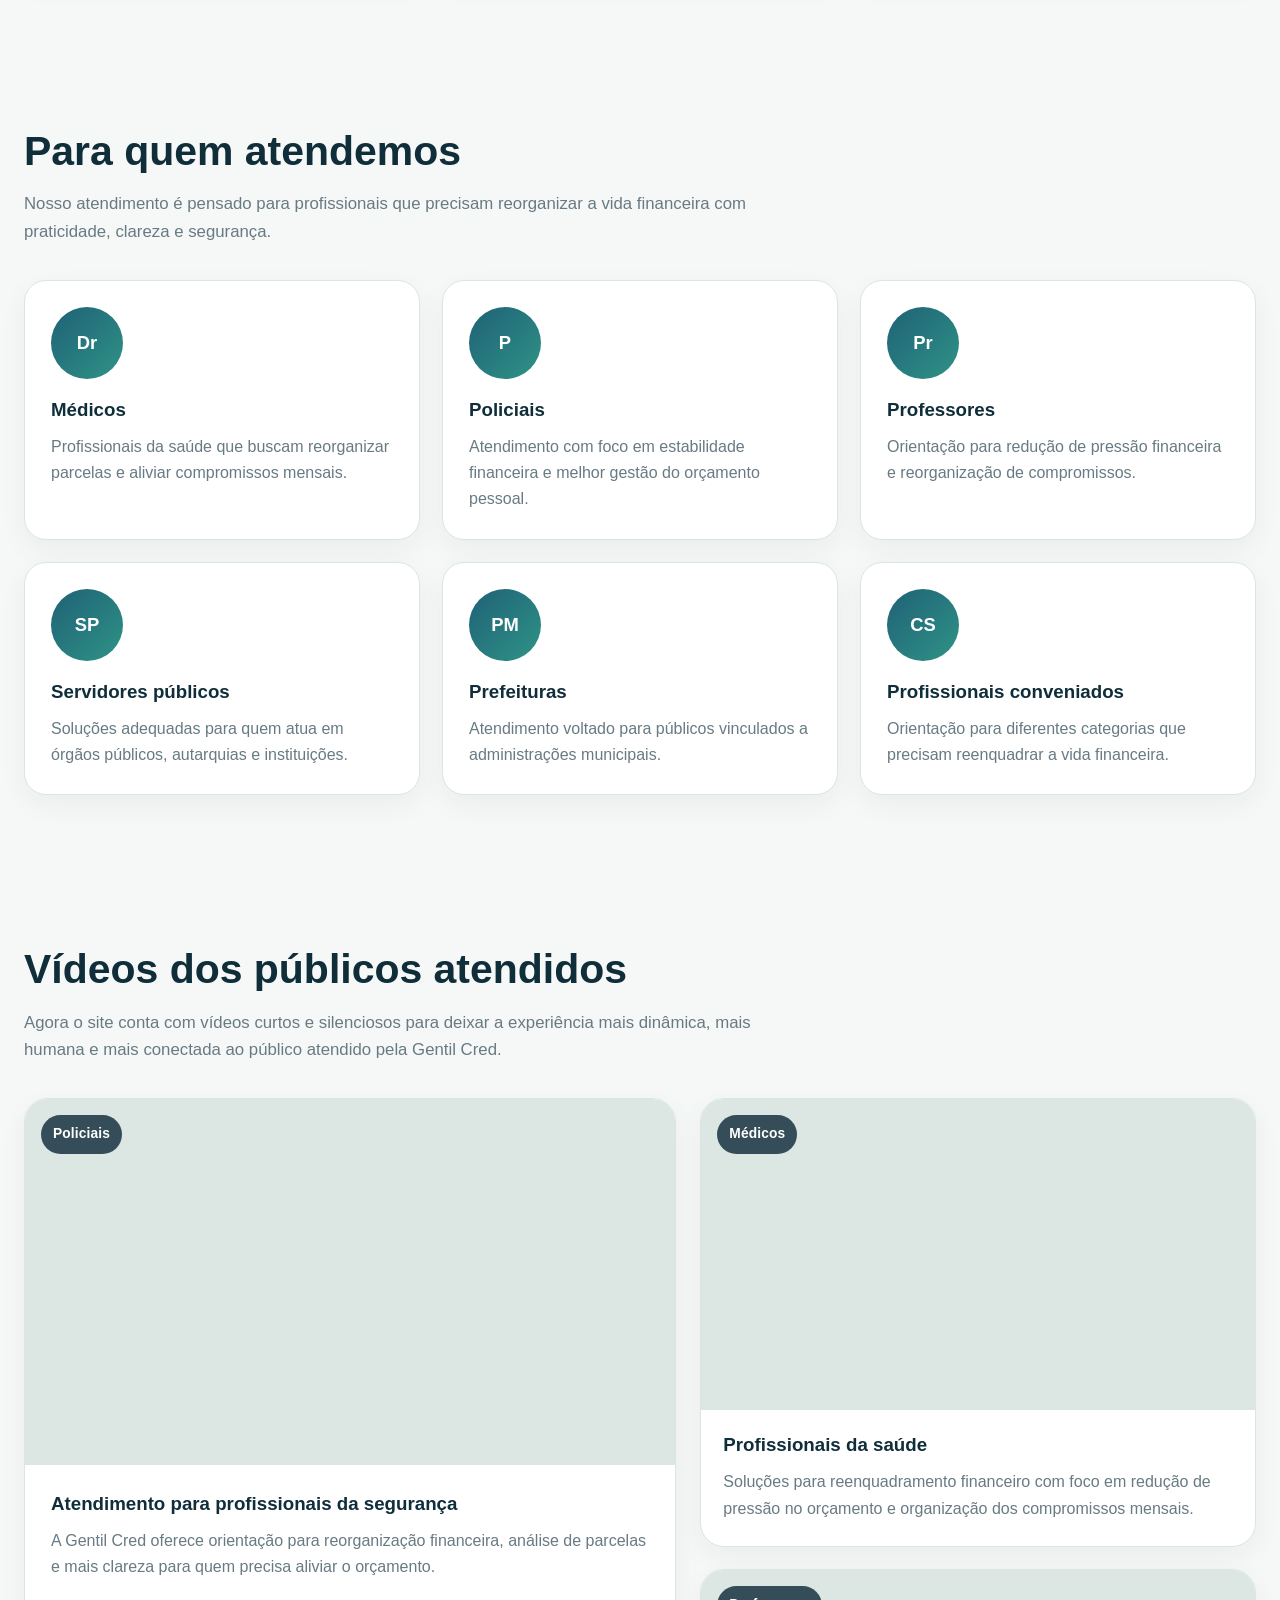
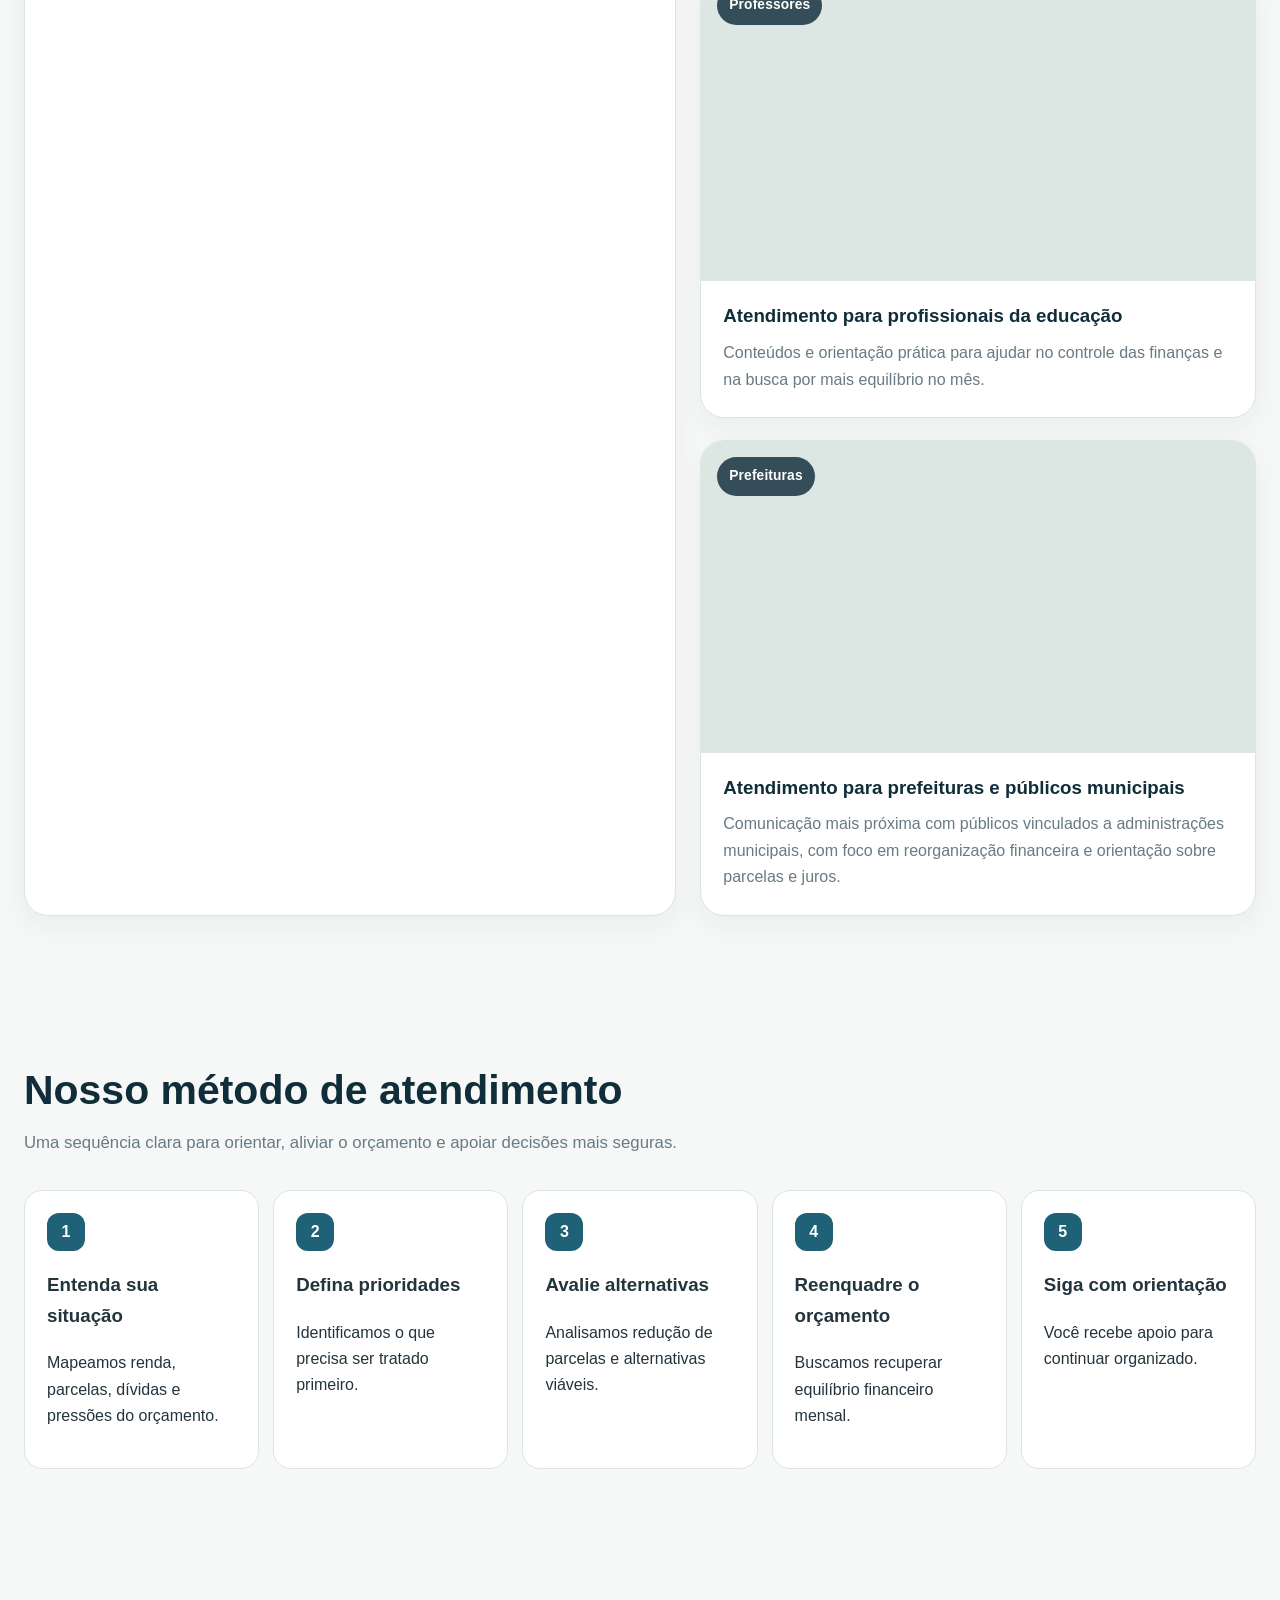
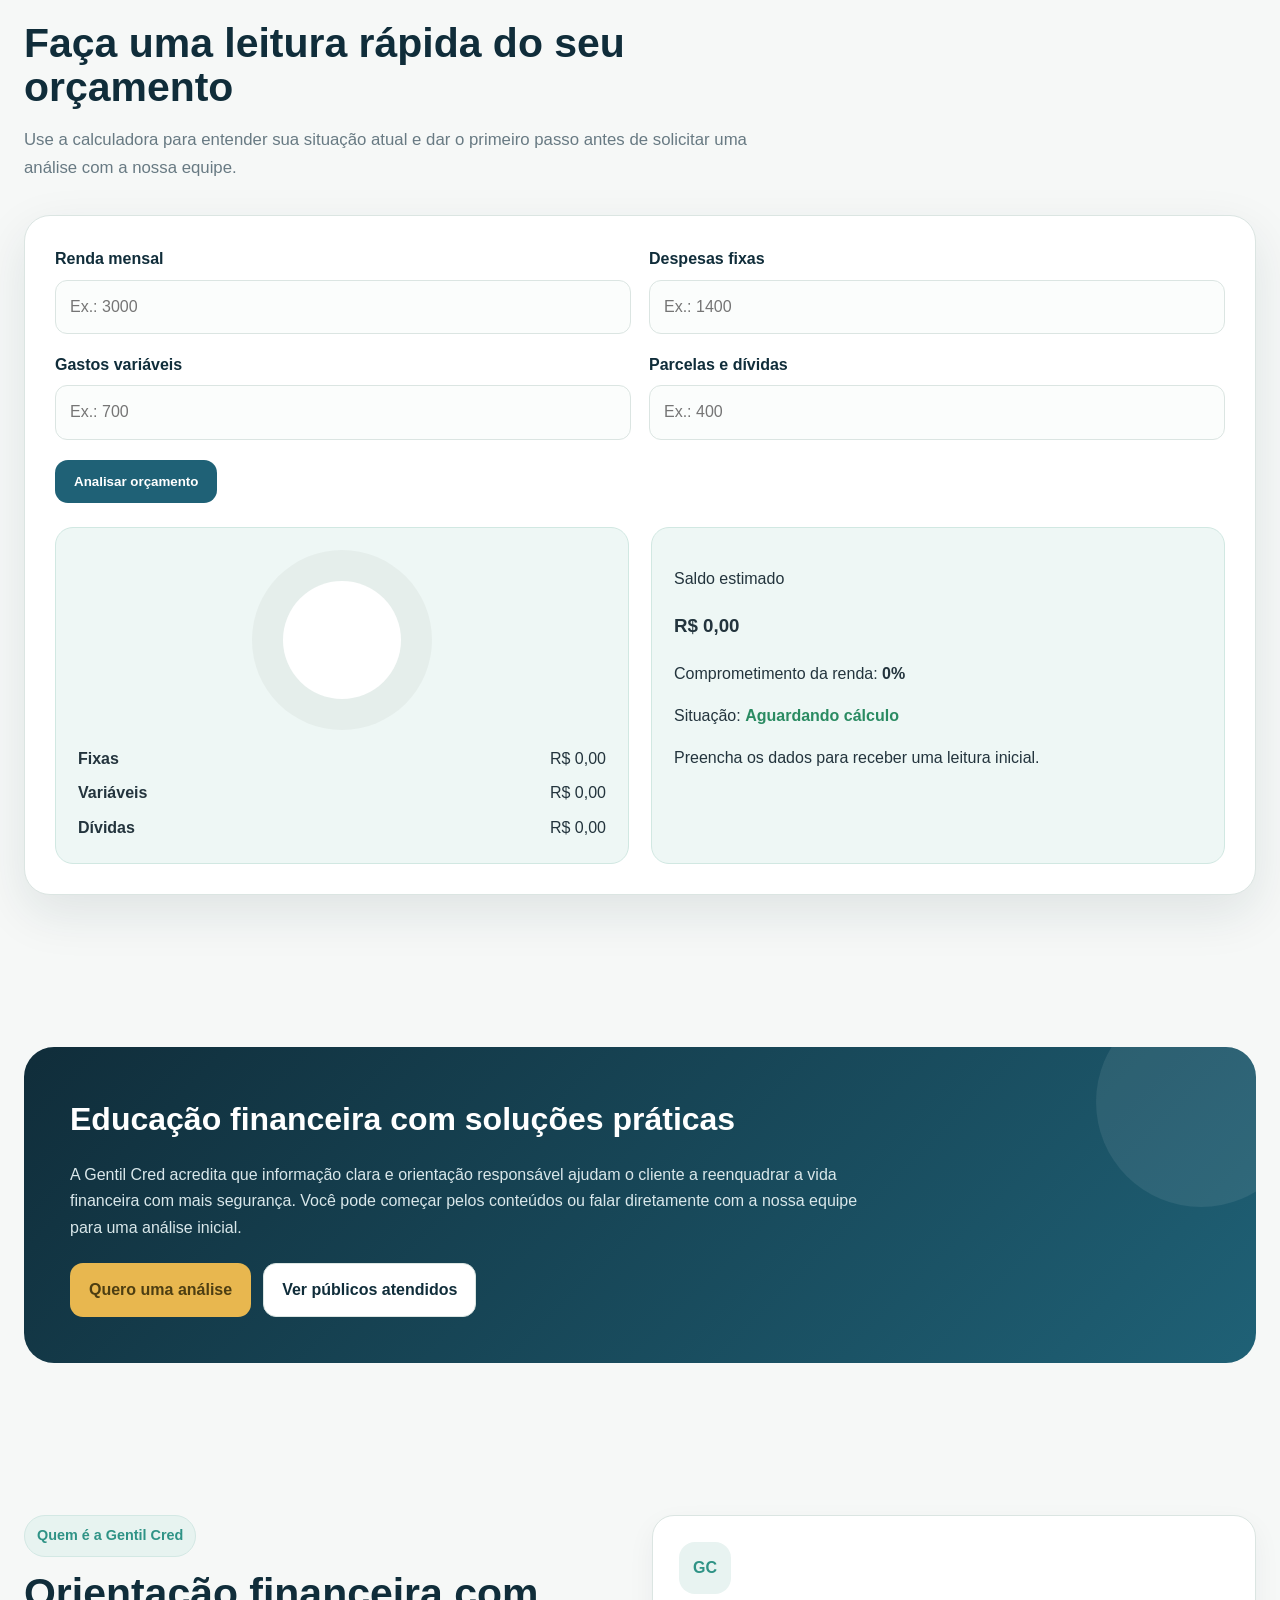
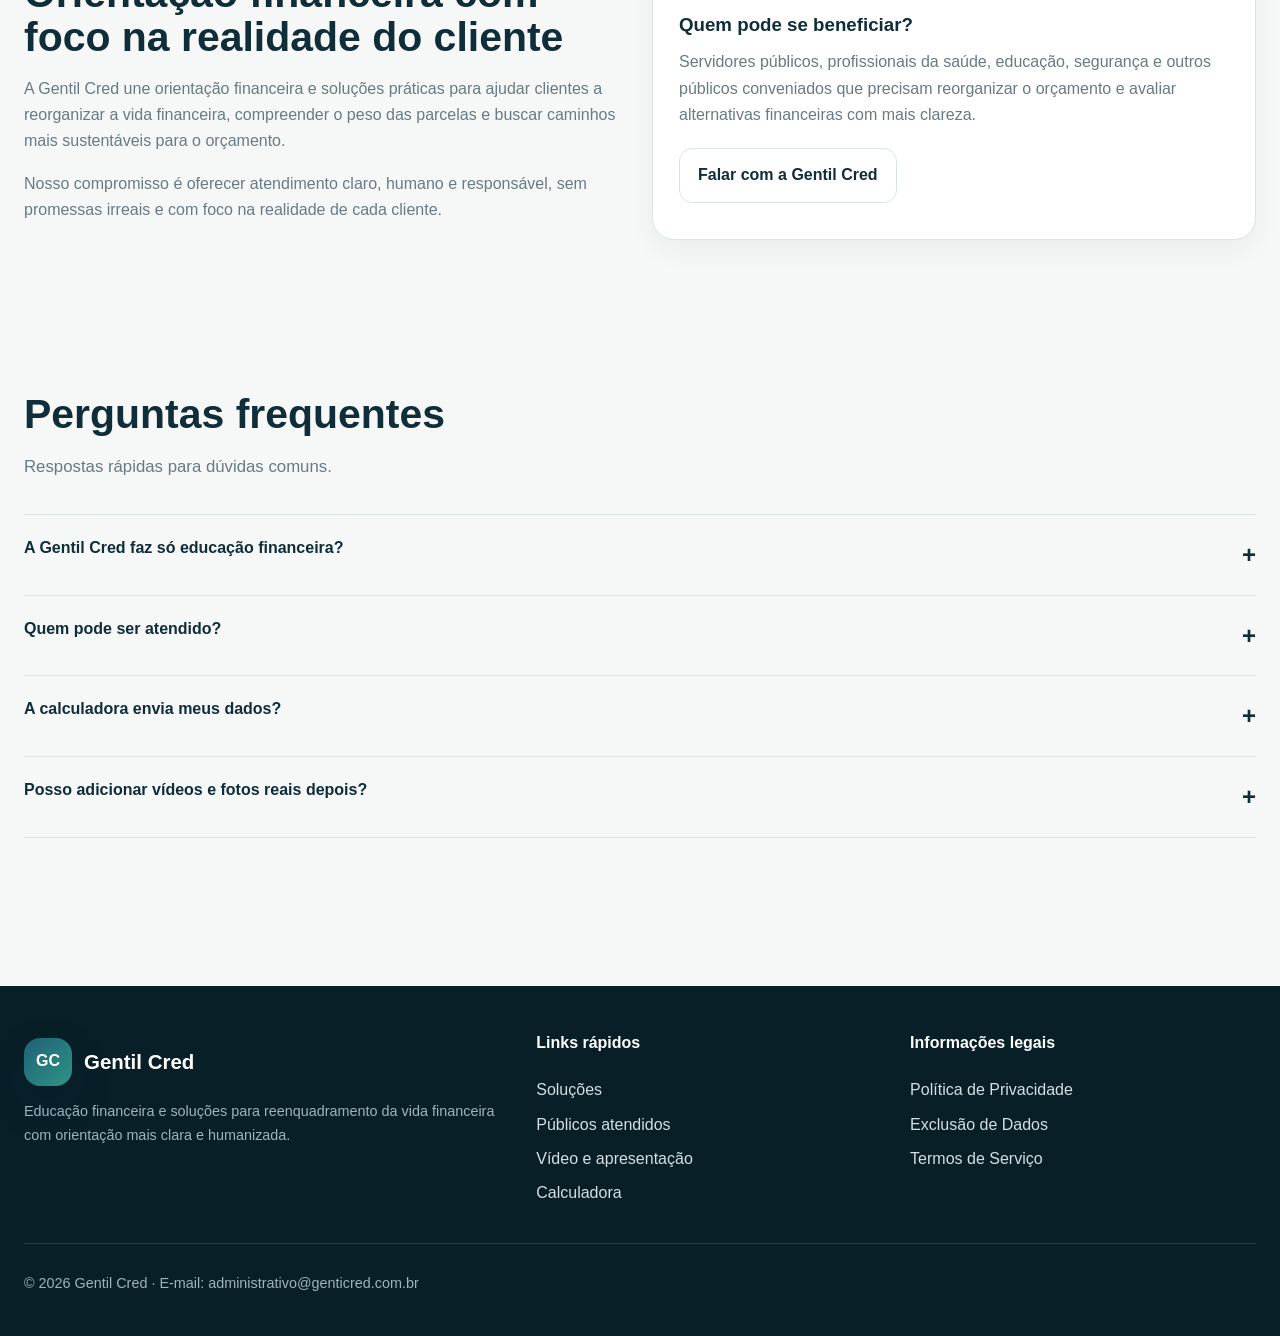
==== commit 2293057e: "Add files via upload" ====
--- a/index.html
+++ b/index.html
@@ -137,16 +137,17 @@
           </div>
         </article>
 
-        <article class="media-info-card reveal">
-          <div class="mini-eyebrow">Também atendemos</div>
-          <h3>Servidores públicos, prefeituras e profissionais conveniados</h3>
-          <p>O site foi preparado para comunicar de forma clara o atendimento da Gentil Cred a diferentes categorias profissionais.</p>
-          <ul>
-            <li>reanálise do orçamento mensal;</li>
-            <li>orientação sobre juros e parcelas;</li>
-            <li>apoio para reenquadramento financeiro.</li>
-          </ul>
-          <a class="btn btn-primary" href="https://wa.me/5519996324788?text=Olá!%20Quero%20solicitar%20uma%20análise%20financeira." target="_blank" rel="noopener">Solicitar análise</a>
+        <article class="video-card reveal">
+          <figure>
+            <video autoplay muted loop playsinline preload="metadata">
+              <source src="video-prefeituras-0m00-0m17-sem-som.mp4" type="video/mp4">
+            </video>
+            <span class="video-tag">Prefeituras</span>
+          </figure>
+          <div class="video-copy">
+            <h3>Atendimento para prefeituras e públicos municipais</h3>
+            <p>Comunicação mais próxima com públicos vinculados a administrações municipais, com foco em reorganização financeira e orientação sobre parcelas e juros.</p>
+          </div>
         </article>
       </div>
     </div>
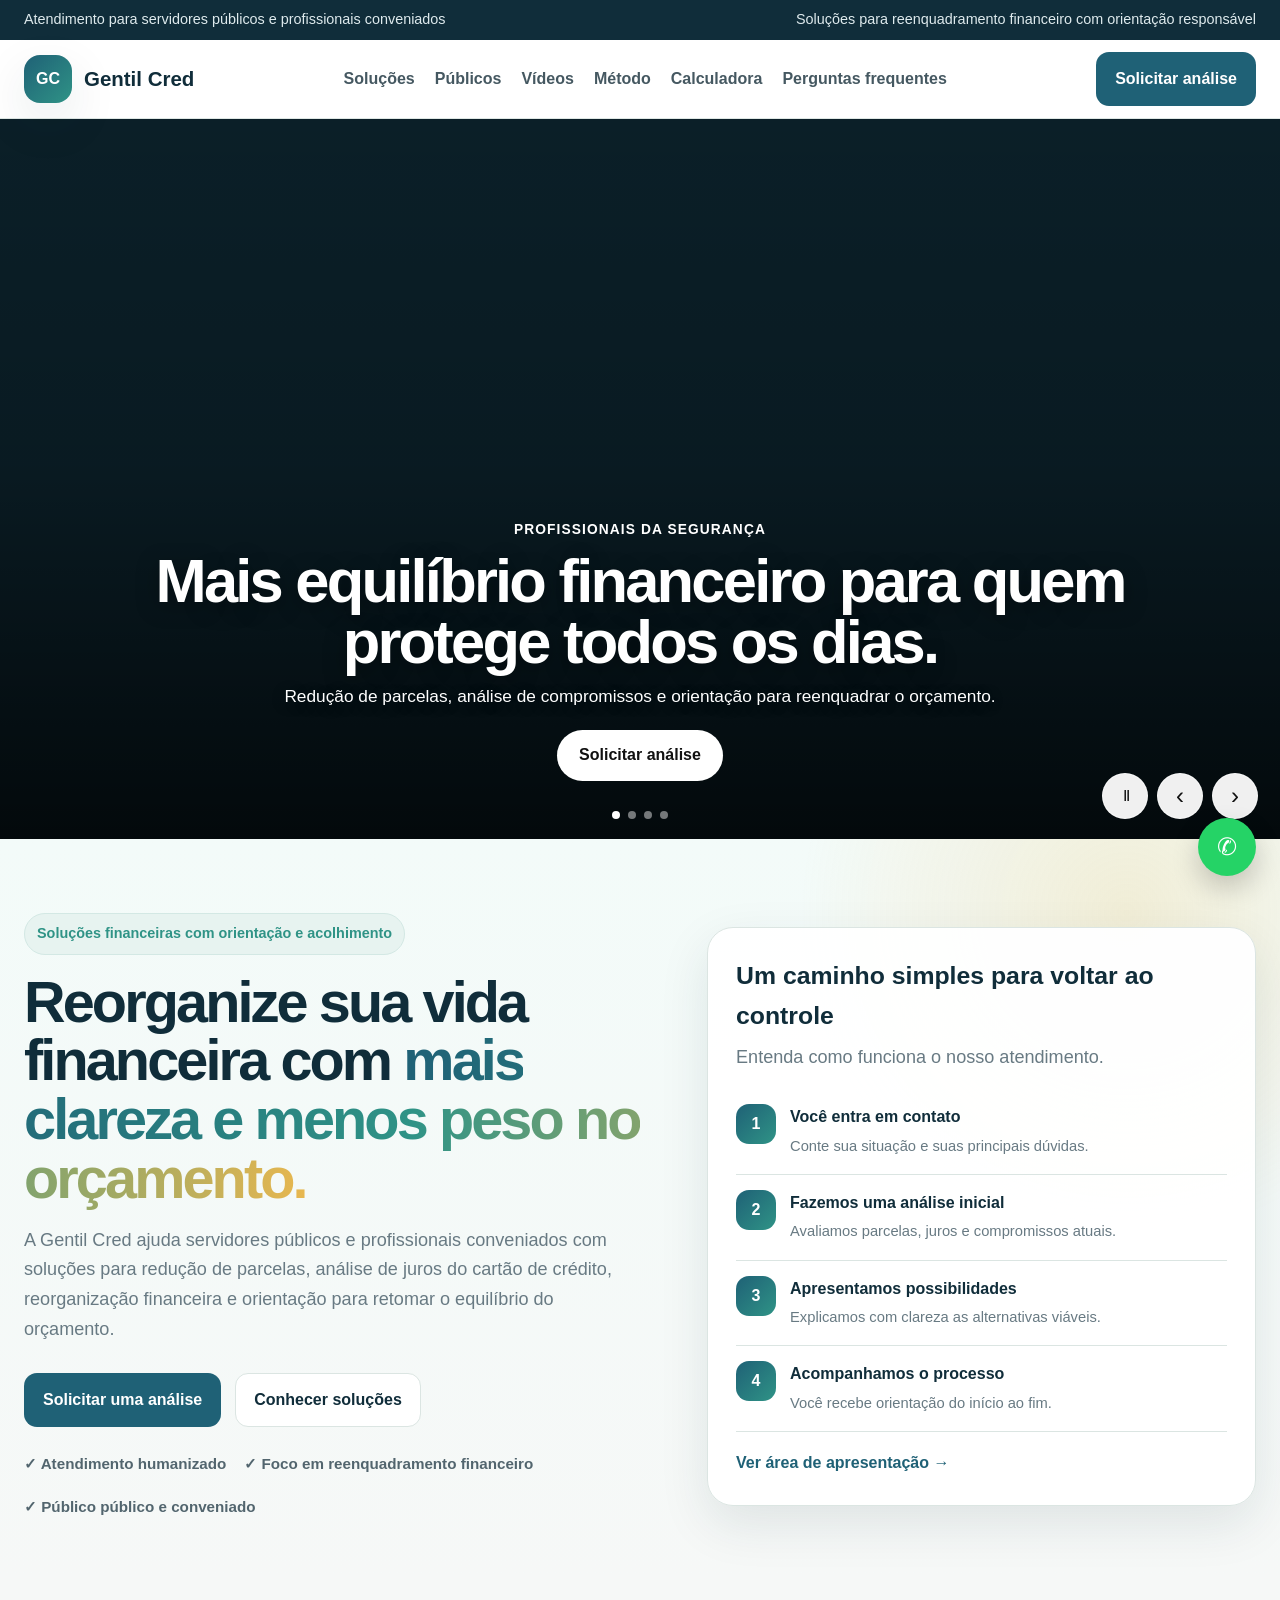
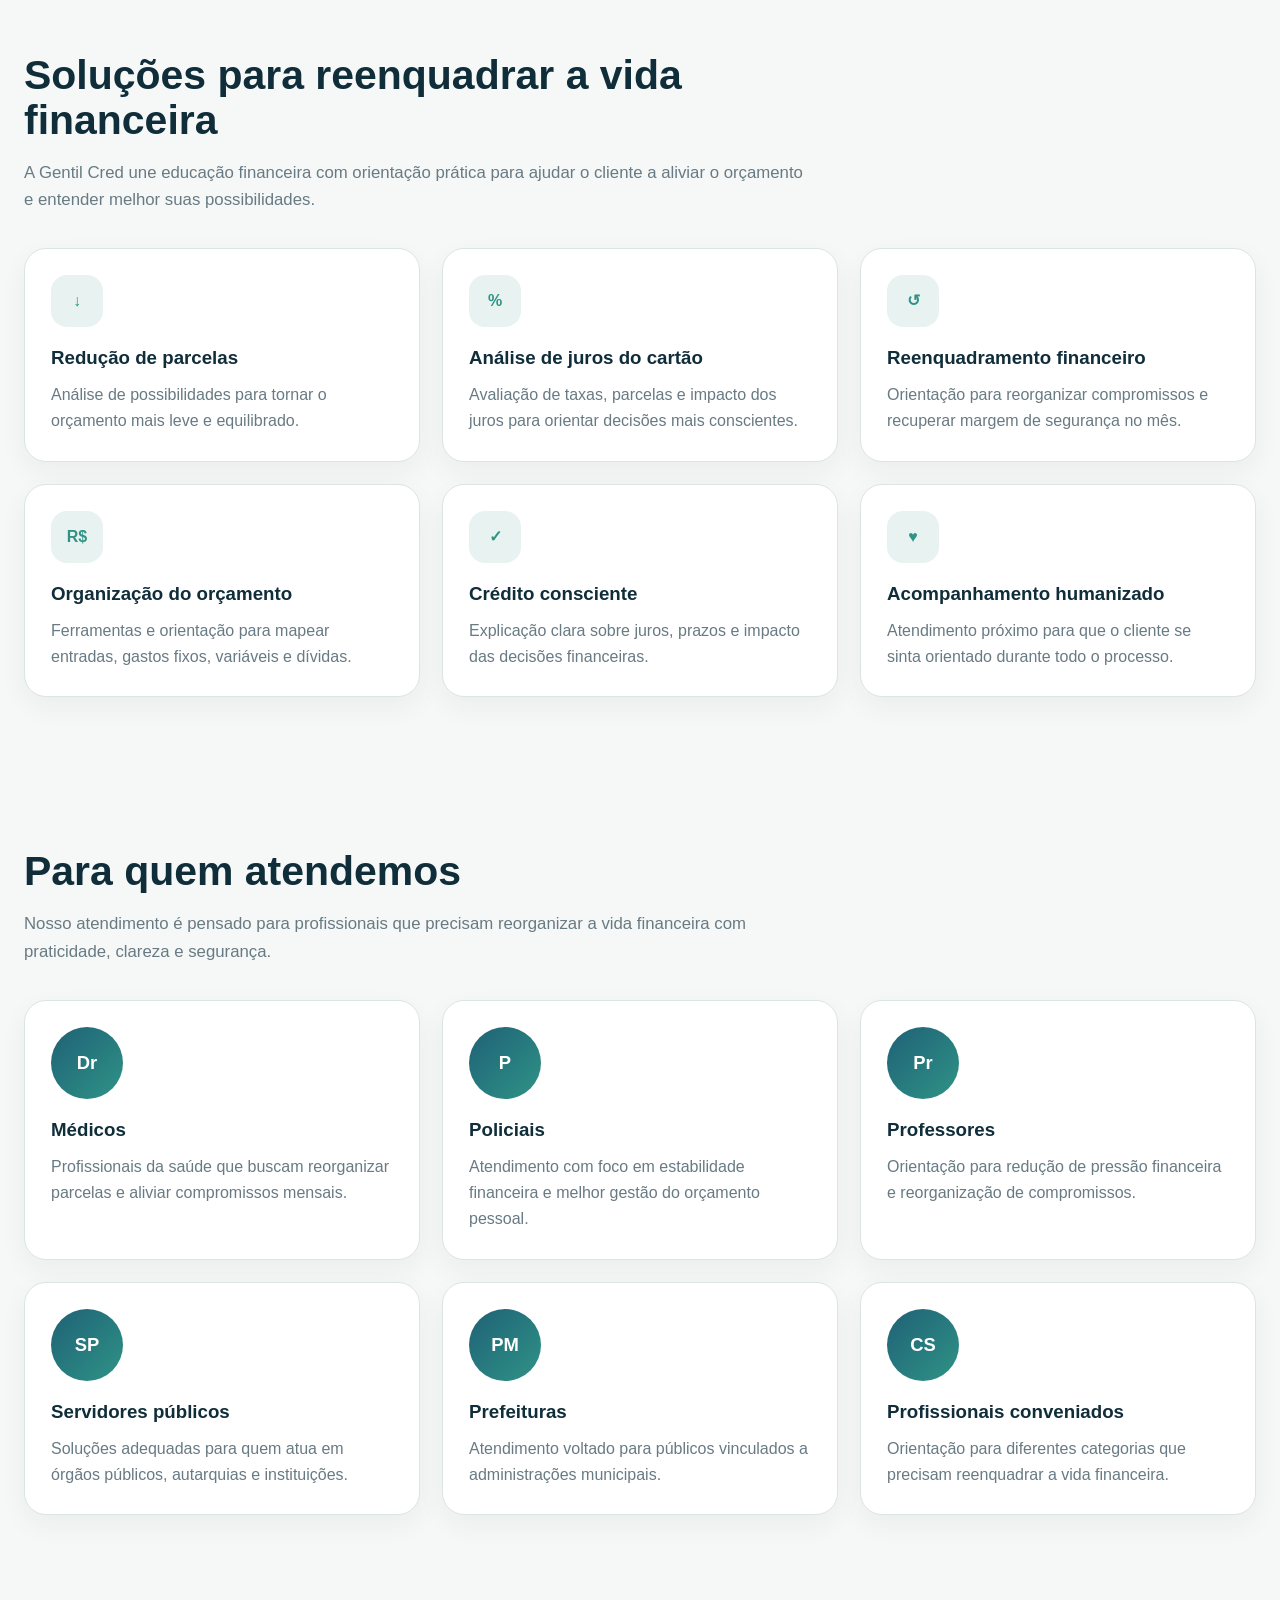
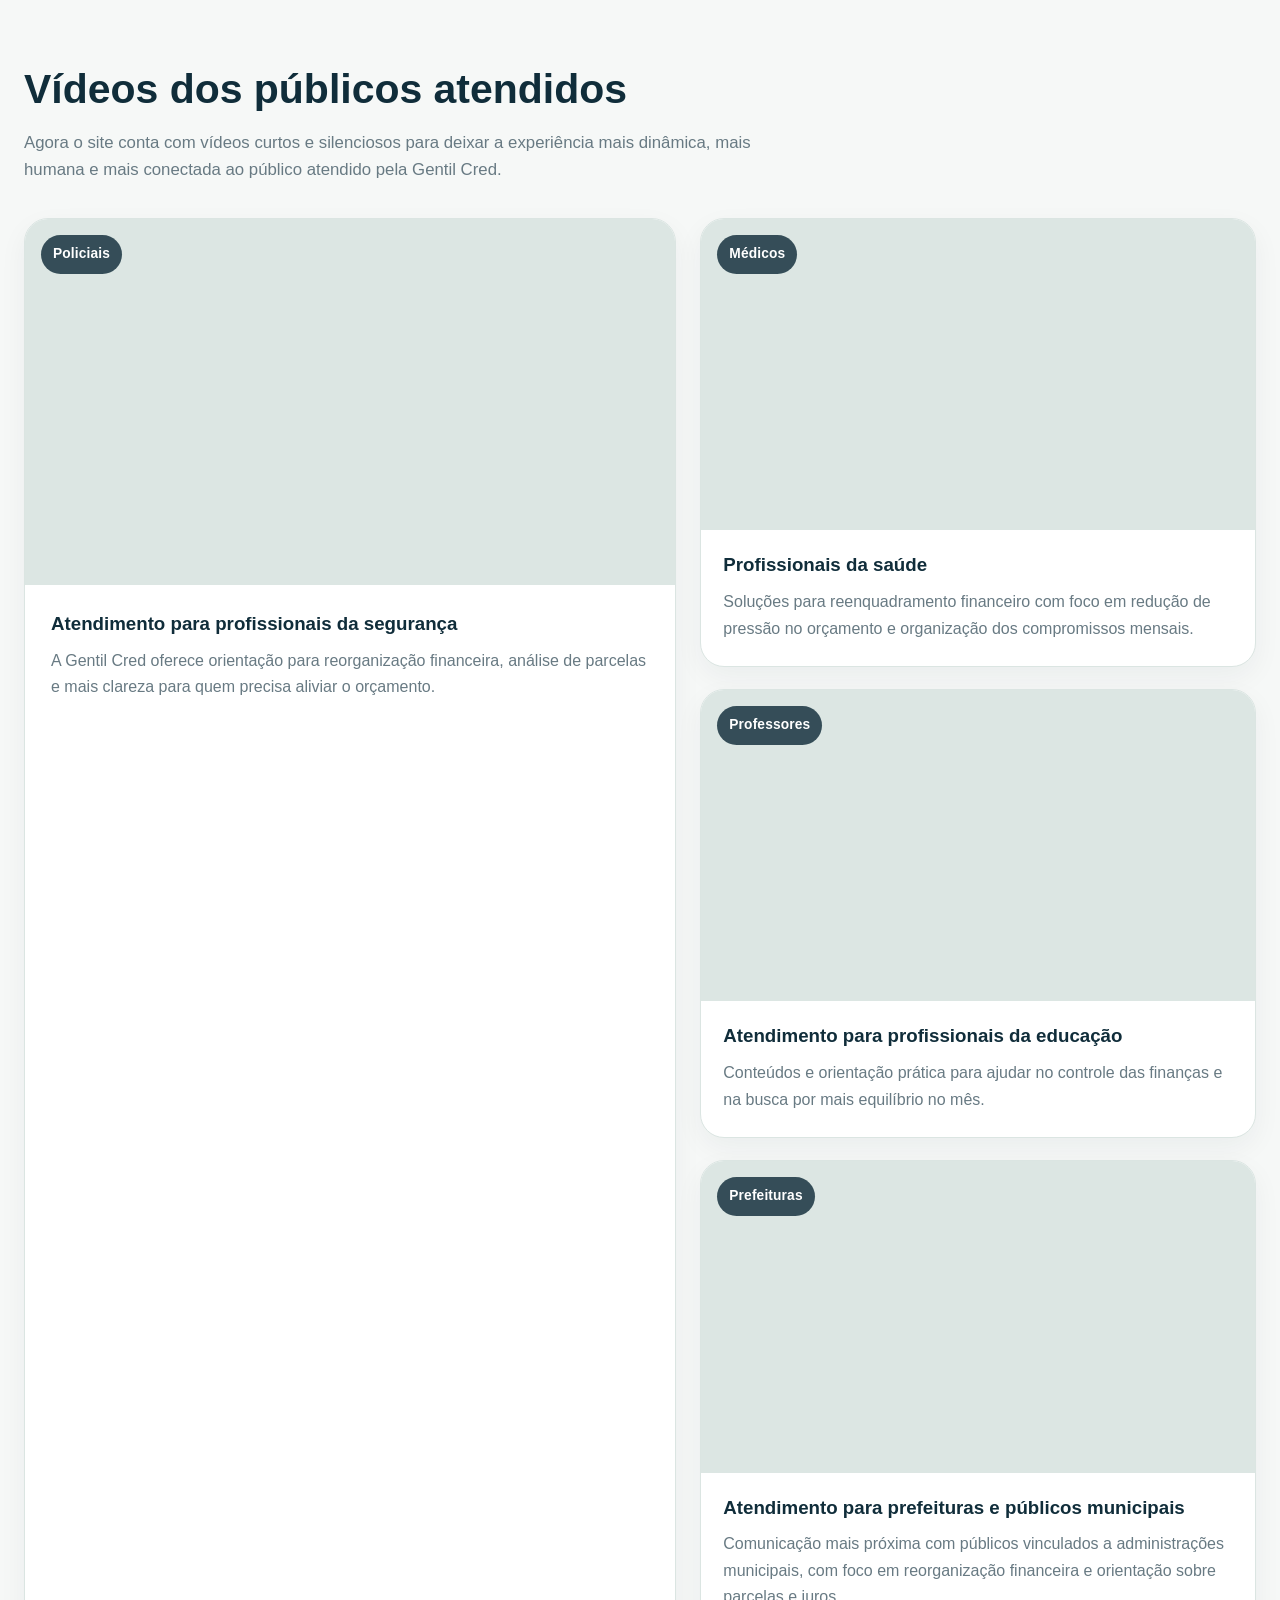
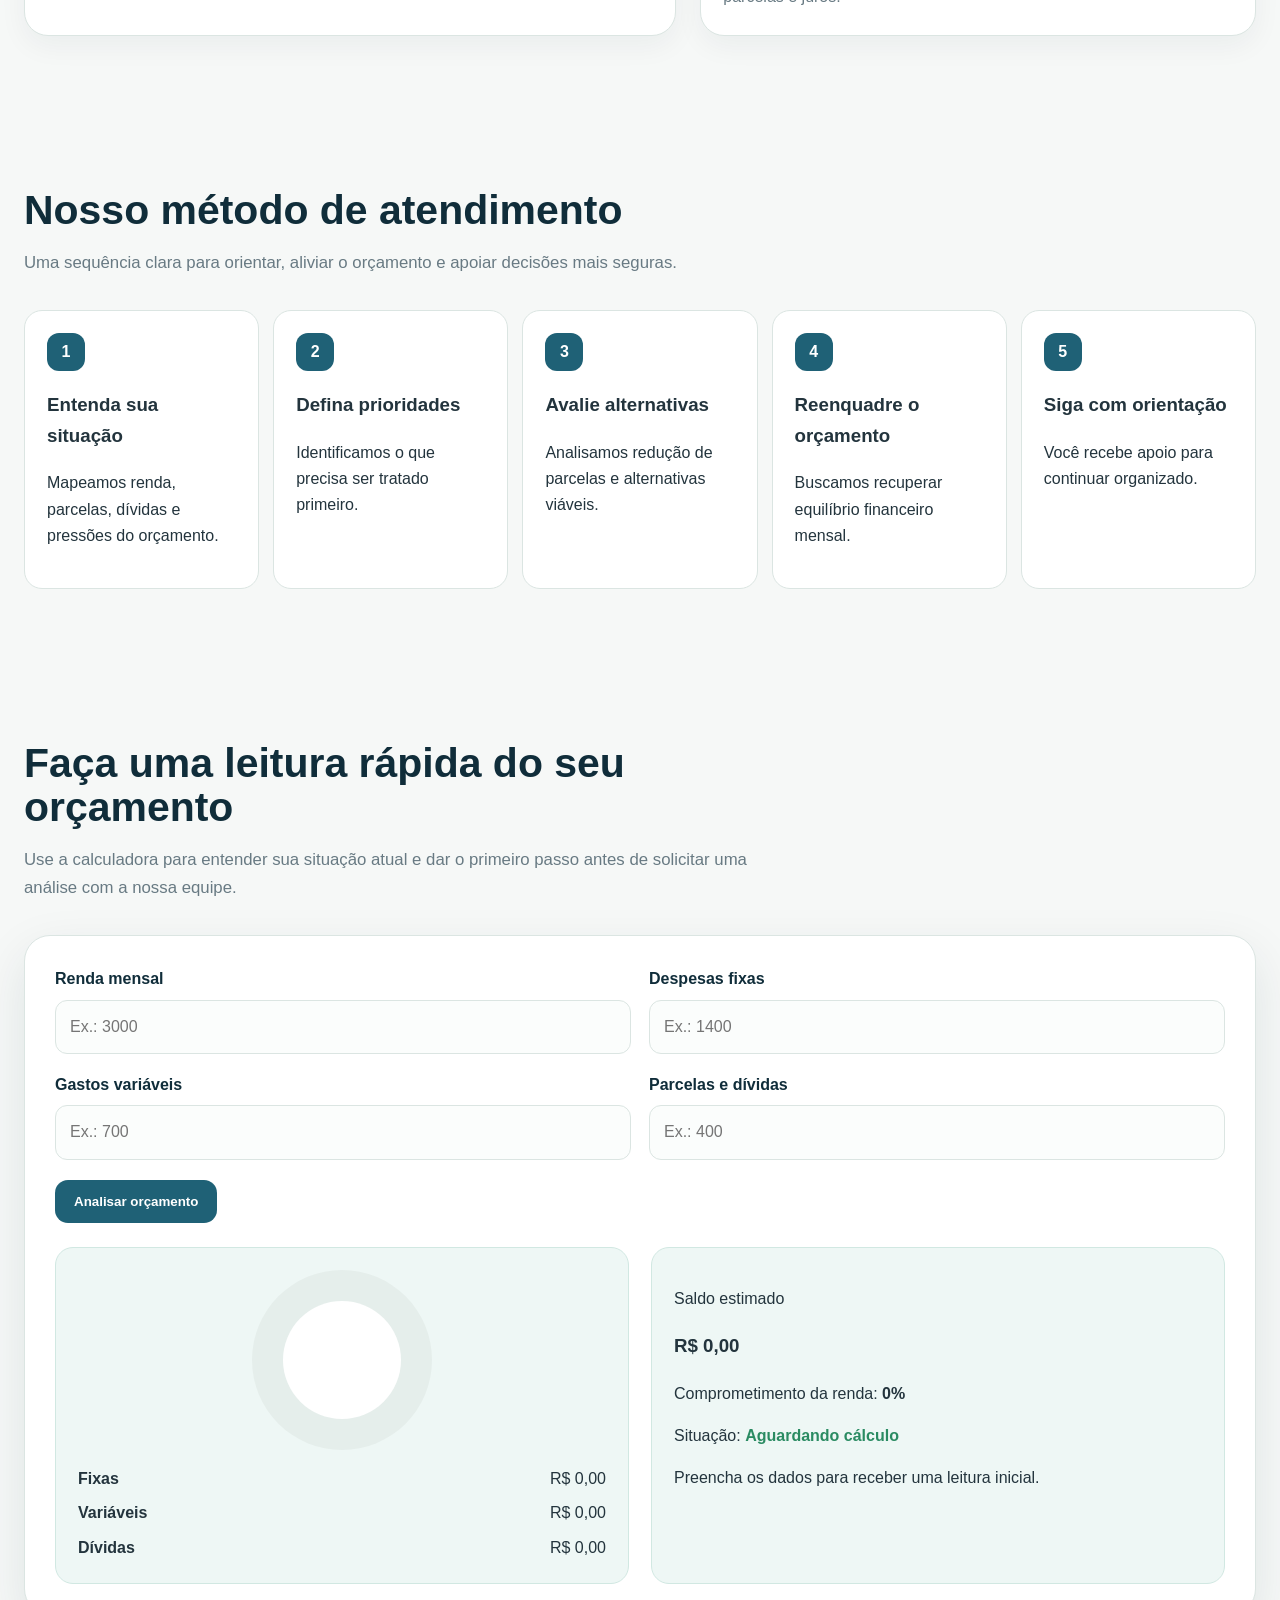
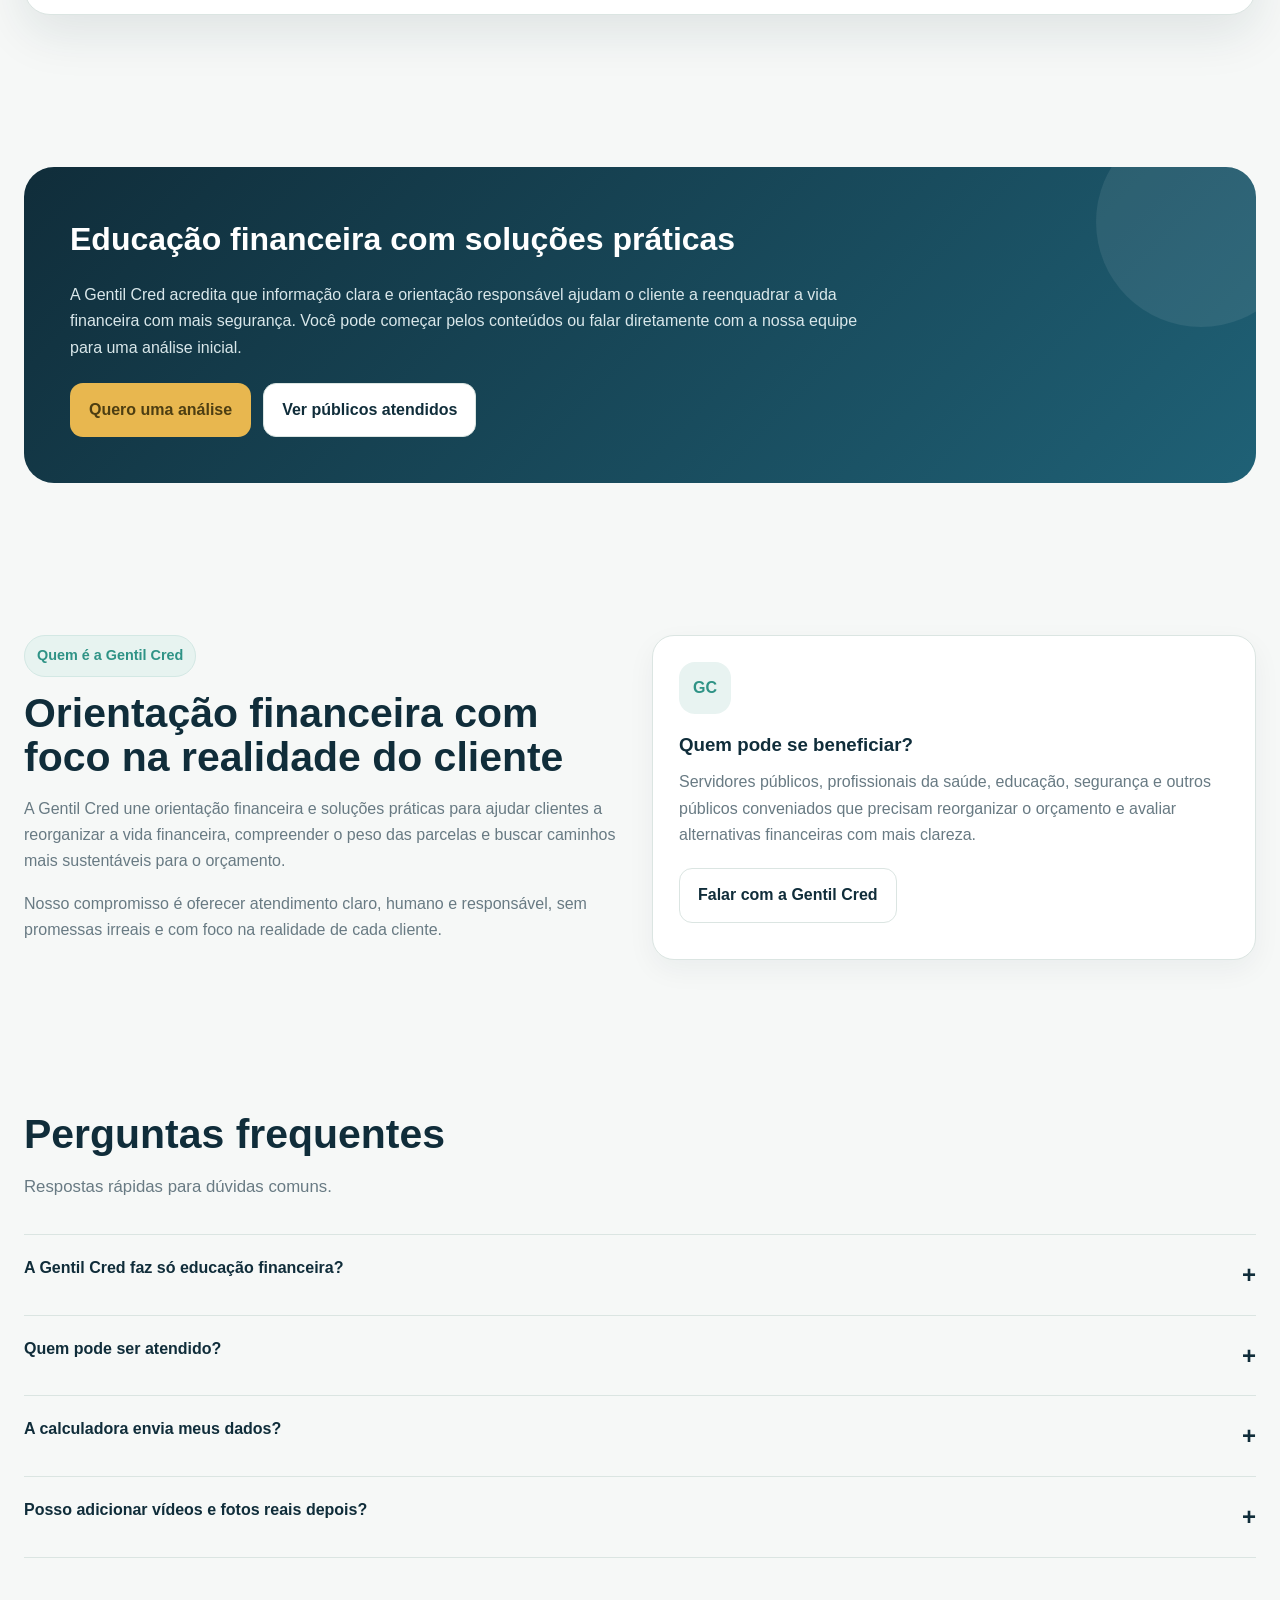
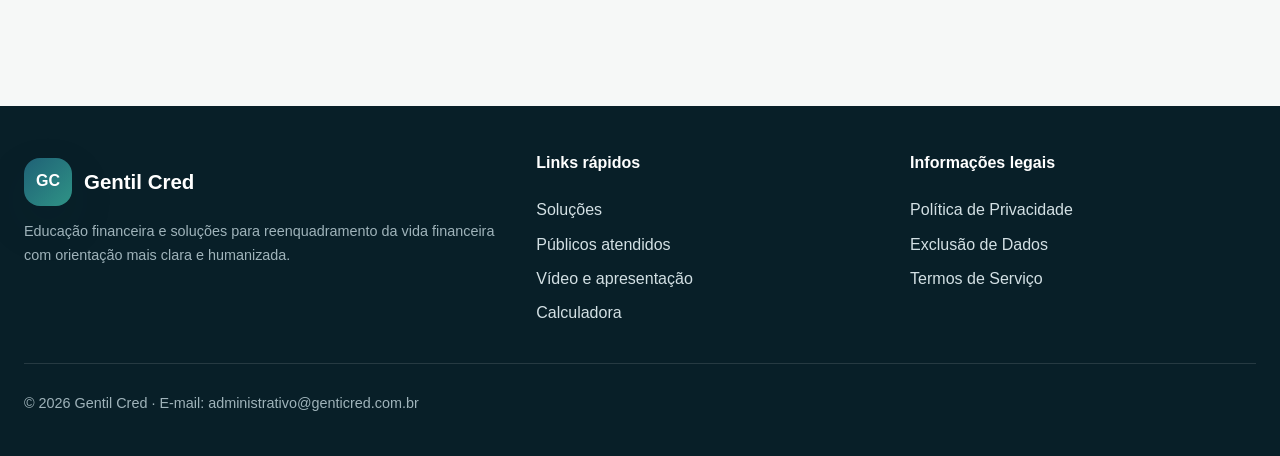
==== commit a4827389: "Add files via upload" ====
--- a/index.html
+++ b/index.html
@@ -24,6 +24,73 @@
     <a class="btn btn-primary desktop-cta" href="https://wa.me/5519996324788?text=Olá!%20Quero%20solicitar%20uma%20análise%20financeira." target="_blank" rel="noopener">Solicitar análise</a>
   </div>
 </header>
+
+<section class="campaign-banner" aria-label="Destaques Gentil Cred">
+  <article class="campaign-slide active" data-slide="0">
+    <video autoplay muted loop playsinline preload="auto">
+      <source src="video-policia-1m39-1m51-sem-som.mp4" type="video/mp4">
+    </video>
+    <div class="campaign-shade"></div>
+    <div class="campaign-copy">
+      <span>Profissionais da segurança</span>
+      <h2>Mais equilíbrio financeiro para quem protege todos os dias.</h2>
+      <p>Redução de parcelas, análise de compromissos e orientação para reenquadrar o orçamento.</p>
+      <a href="https://wa.me/5519996324788?text=Olá!%20Sou%20profissional%20da%20segurança%20e%20quero%20solicitar%20uma%20análise%20financeira." target="_blank" rel="noopener">Solicitar análise</a>
+    </div>
+  </article>
+
+  <article class="campaign-slide" data-slide="1">
+    <video muted loop playsinline preload="metadata">
+      <source src="video-medicos-sem-som.mp4" type="video/mp4">
+    </video>
+    <div class="campaign-shade"></div>
+    <div class="campaign-copy">
+      <span>Médicos e profissionais da saúde</span>
+      <h2>Cuide também da sua saúde financeira.</h2>
+      <p>Soluções para reorganizar parcelas, juros e compromissos mensais com mais clareza.</p>
+      <a href="https://wa.me/5519996324788?text=Olá!%20Sou%20profissional%20da%20saúde%20e%20quero%20solicitar%20uma%20análise%20financeira." target="_blank" rel="noopener">Conhecer soluções</a>
+    </div>
+  </article>
+
+  <article class="campaign-slide" data-slide="2">
+    <video muted loop playsinline preload="metadata">
+      <source src="video-professores-1m27-1m38-sem-som.mp4" type="video/mp4">
+    </video>
+    <div class="campaign-shade"></div>
+    <div class="campaign-copy">
+      <span>Professores e profissionais da educação</span>
+      <h2>Mais tranquilidade para continuar transformando vidas.</h2>
+      <p>Orientação financeira e caminhos para reduzir a pressão no orçamento.</p>
+      <a href="https://wa.me/5519996324788?text=Olá!%20Sou%20profissional%20da%20educação%20e%20quero%20solicitar%20uma%20análise%20financeira." target="_blank" rel="noopener">Quero uma análise</a>
+    </div>
+  </article>
+
+  <article class="campaign-slide" data-slide="3">
+    <video muted loop playsinline preload="metadata">
+      <source src="video-prefeituras-0m00-0m17-sem-som.mp4" type="video/mp4">
+    </video>
+    <div class="campaign-shade"></div>
+    <div class="campaign-copy">
+      <span>Prefeituras e públicos municipais</span>
+      <h2>Soluções financeiras para quem faz a cidade acontecer.</h2>
+      <p>Atendimento voltado a servidores e profissionais vinculados a administrações municipais.</p>
+      <a href="https://wa.me/5519996324788?text=Olá!%20Quero%20conhecer%20as%20soluções%20para%20prefeituras%20e%20servidores%20municipais." target="_blank" rel="noopener">Falar com a equipe</a>
+    </div>
+  </article>
+
+  <div class="campaign-controls">
+    <button class="campaign-pause" type="button" aria-label="Pausar apresentação">Ⅱ</button>
+    <button class="campaign-prev" type="button" aria-label="Anterior">‹</button>
+    <button class="campaign-next" type="button" aria-label="Próximo">›</button>
+  </div>
+
+  <div class="campaign-dots" aria-label="Selecionar destaque">
+    <button class="campaign-dot active" type="button" data-target="0" aria-label="Policiais"></button>
+    <button class="campaign-dot" type="button" data-target="1" aria-label="Médicos"></button>
+    <button class="campaign-dot" type="button" data-target="2" aria-label="Professores"></button>
+    <button class="campaign-dot" type="button" data-target="3" aria-label="Prefeituras"></button>
+  </div>
+</section>
 
 <main>
 <section class="hero">
--- a/styles.css
+++ b/styles.css
@@ -217,3 +217,128 @@
     grid-template-columns:1fr;
   }
 }
+
+
+/* Banner visual adicionado acima do hero existente */
+.campaign-banner{
+  position:relative;
+  width:100%;
+  height:clamp(460px,62vw,720px);
+  overflow:hidden;
+  background:#0b2029;
+}
+.campaign-slide{
+  position:absolute;
+  inset:0;
+  opacity:0;
+  visibility:hidden;
+  transition:opacity .6s ease,visibility .6s ease;
+}
+.campaign-slide.active{opacity:1;visibility:visible}
+.campaign-slide video{
+  width:100%;
+  height:100%;
+  display:block;
+  object-fit:cover;
+  object-position:center;
+}
+.campaign-shade{
+  position:absolute;
+  inset:0;
+  background:linear-gradient(180deg,rgba(0,0,0,.03) 0%,rgba(0,0,0,.18) 48%,rgba(0,0,0,.72) 100%);
+}
+.campaign-copy{
+  position:absolute;
+  left:50%;
+  bottom:58px;
+  z-index:2;
+  width:min(980px,calc(100% - 44px));
+  transform:translateX(-50%);
+  text-align:center;
+  color:#fff;
+}
+.campaign-copy span{
+  display:inline-block;
+  margin-bottom:10px;
+  font-size:.86rem;
+  font-weight:900;
+  text-transform:uppercase;
+  letter-spacing:.08em;
+}
+.campaign-copy h2{
+  margin:0 auto 10px;
+  max-width:980px;
+  color:#fff;
+  font-size:clamp(2.2rem,4.8vw,4.8rem);
+  line-height:.98;
+  letter-spacing:-.045em;
+  text-shadow:0 5px 22px rgba(0,0,0,.35);
+}
+.campaign-copy p{
+  margin:0 auto 20px;
+  max-width:760px;
+  color:#fff;
+  font-size:clamp(.98rem,1.35vw,1.18rem);
+  text-shadow:0 3px 14px rgba(0,0,0,.4);
+}
+.campaign-copy a{
+  display:inline-flex;
+  align-items:center;
+  justify-content:center;
+  padding:12px 22px;
+  border-radius:999px;
+  background:#fff;
+  color:#111;
+  text-decoration:none;
+  font-weight:900;
+  transition:.2s;
+}
+.campaign-copy a:hover{transform:translateY(-2px);background:#f2f2f2}
+.campaign-controls{
+  position:absolute;
+  right:22px;
+  bottom:20px;
+  z-index:4;
+  display:flex;
+  gap:9px;
+}
+.campaign-controls button{
+  width:46px;
+  height:46px;
+  border-radius:50%;
+  border:1px solid rgba(255,255,255,.5);
+  background:rgba(255,255,255,.94);
+  color:#111;
+  display:grid;
+  place-items:center;
+  font-size:1.5rem;
+  cursor:pointer;
+}
+.campaign-pause{font-size:.95rem!important;letter-spacing:-2px}
+.campaign-dots{
+  position:absolute;
+  left:50%;
+  bottom:20px;
+  z-index:4;
+  transform:translateX(-50%);
+  display:flex;
+  gap:8px;
+}
+.campaign-dot{
+  width:8px;
+  height:8px;
+  padding:0;
+  border:0;
+  border-radius:50%;
+  background:rgba(255,255,255,.45);
+  cursor:pointer;
+}
+.campaign-dot.active{background:#fff}
+@media(max-width:760px){
+  .campaign-banner{height:580px}
+  .campaign-copy{bottom:84px;width:calc(100% - 28px)}
+  .campaign-copy h2{font-size:clamp(2rem,10vw,3.5rem)}
+  .campaign-controls{right:14px;bottom:16px}
+  .campaign-controls button{width:40px;height:40px}
+  .campaign-dots{left:16px;bottom:31px;transform:none}
+}
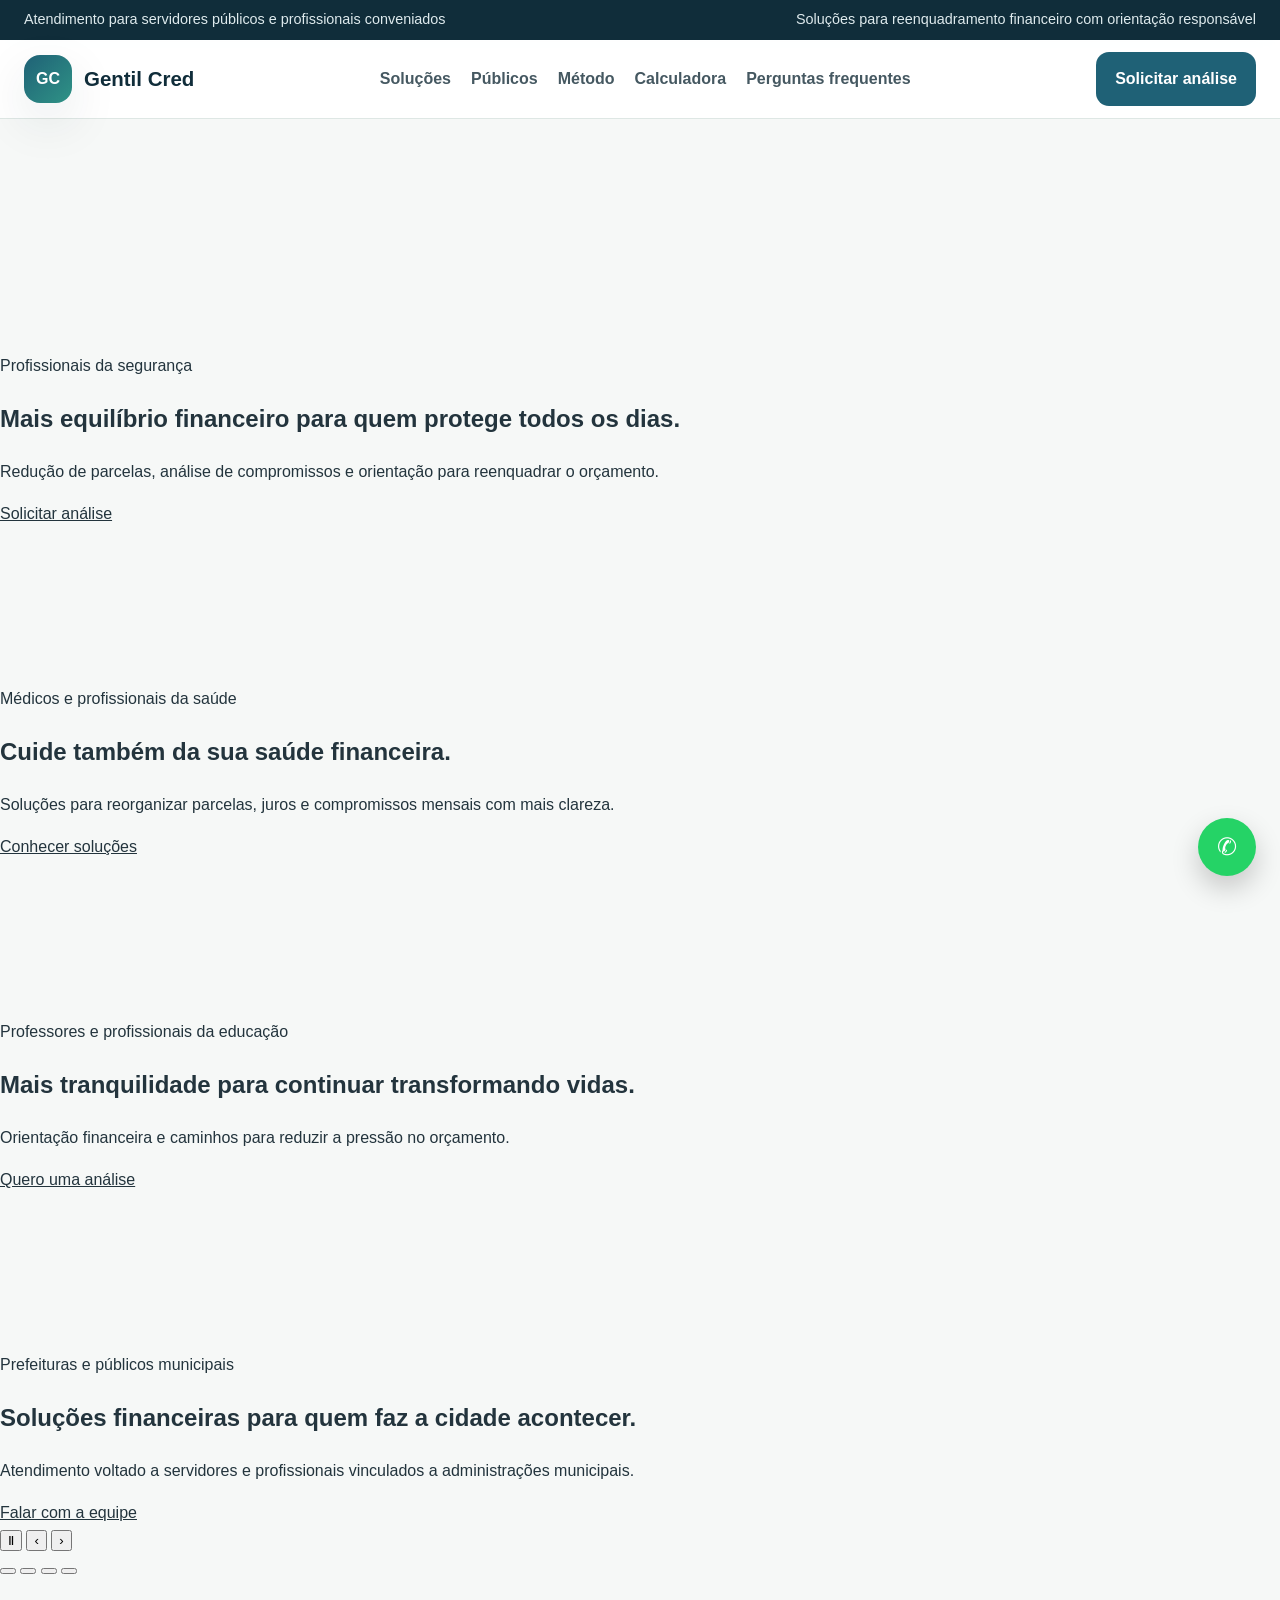
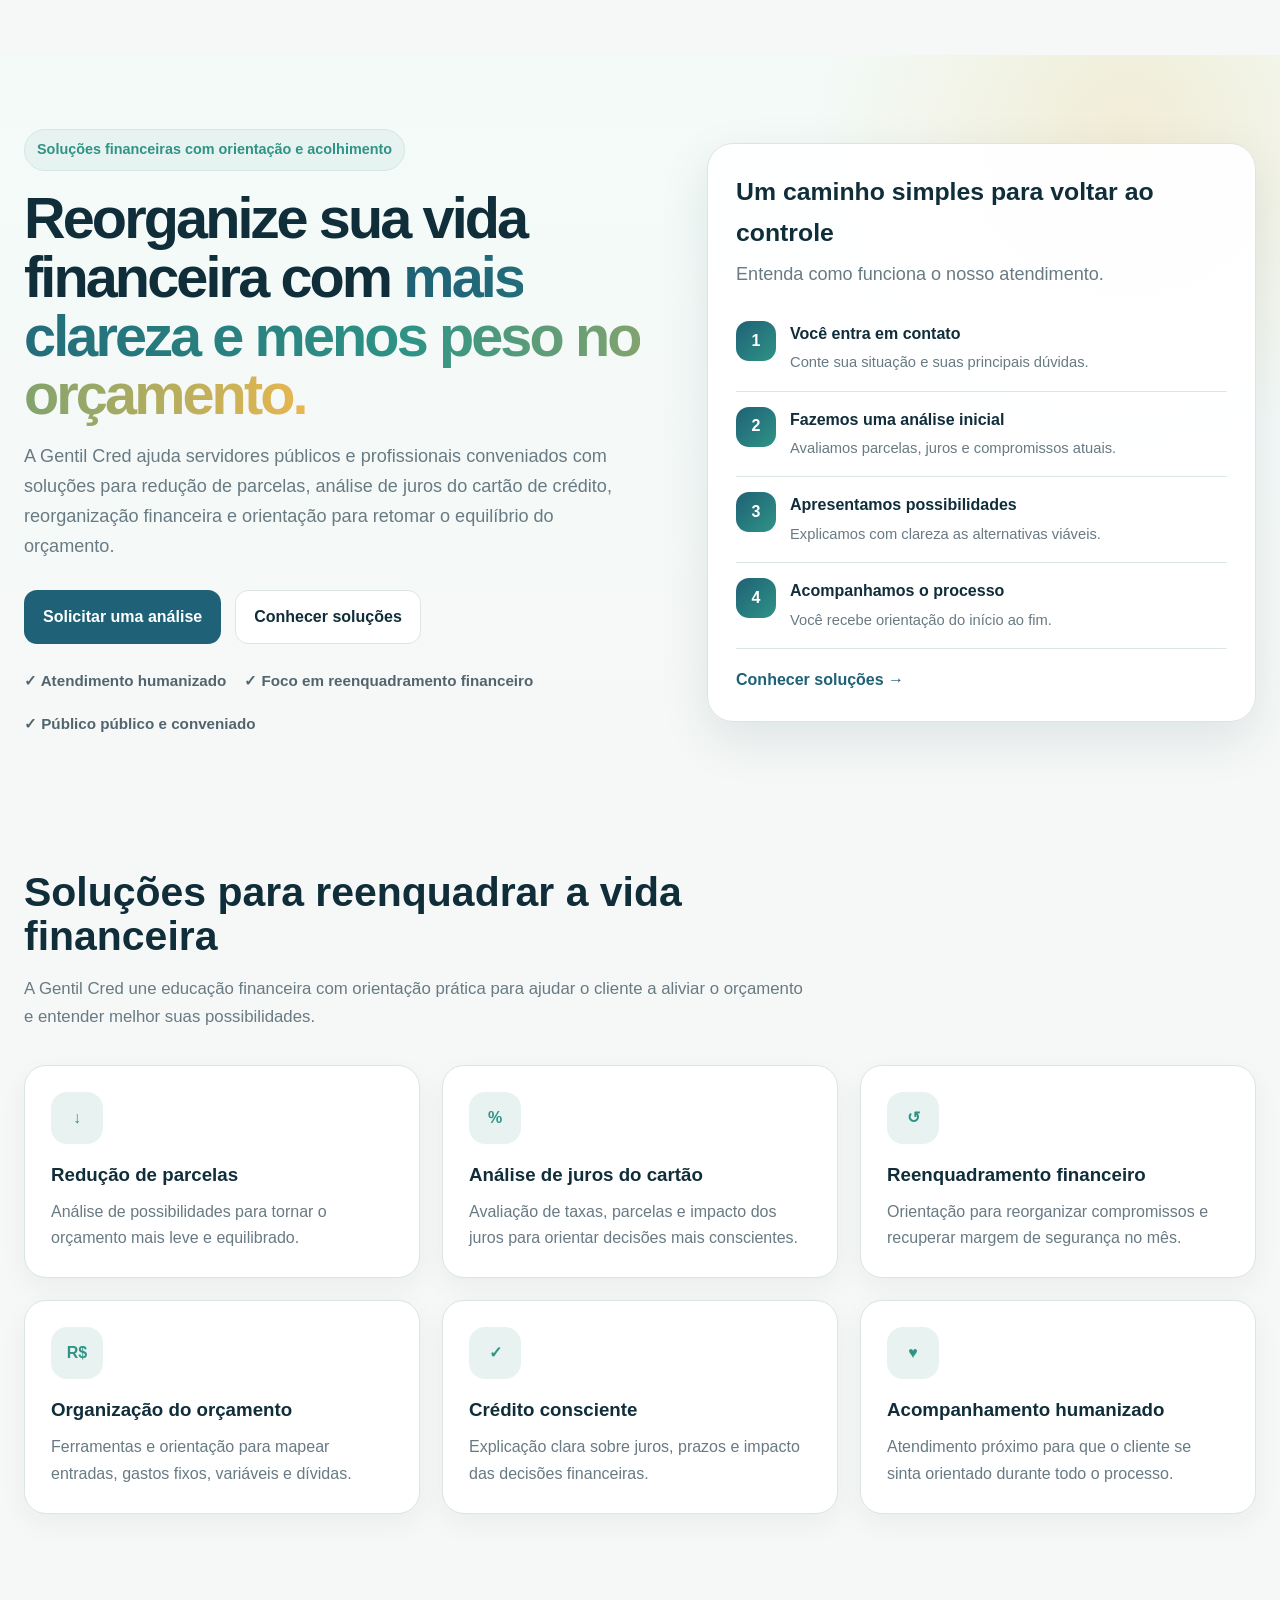
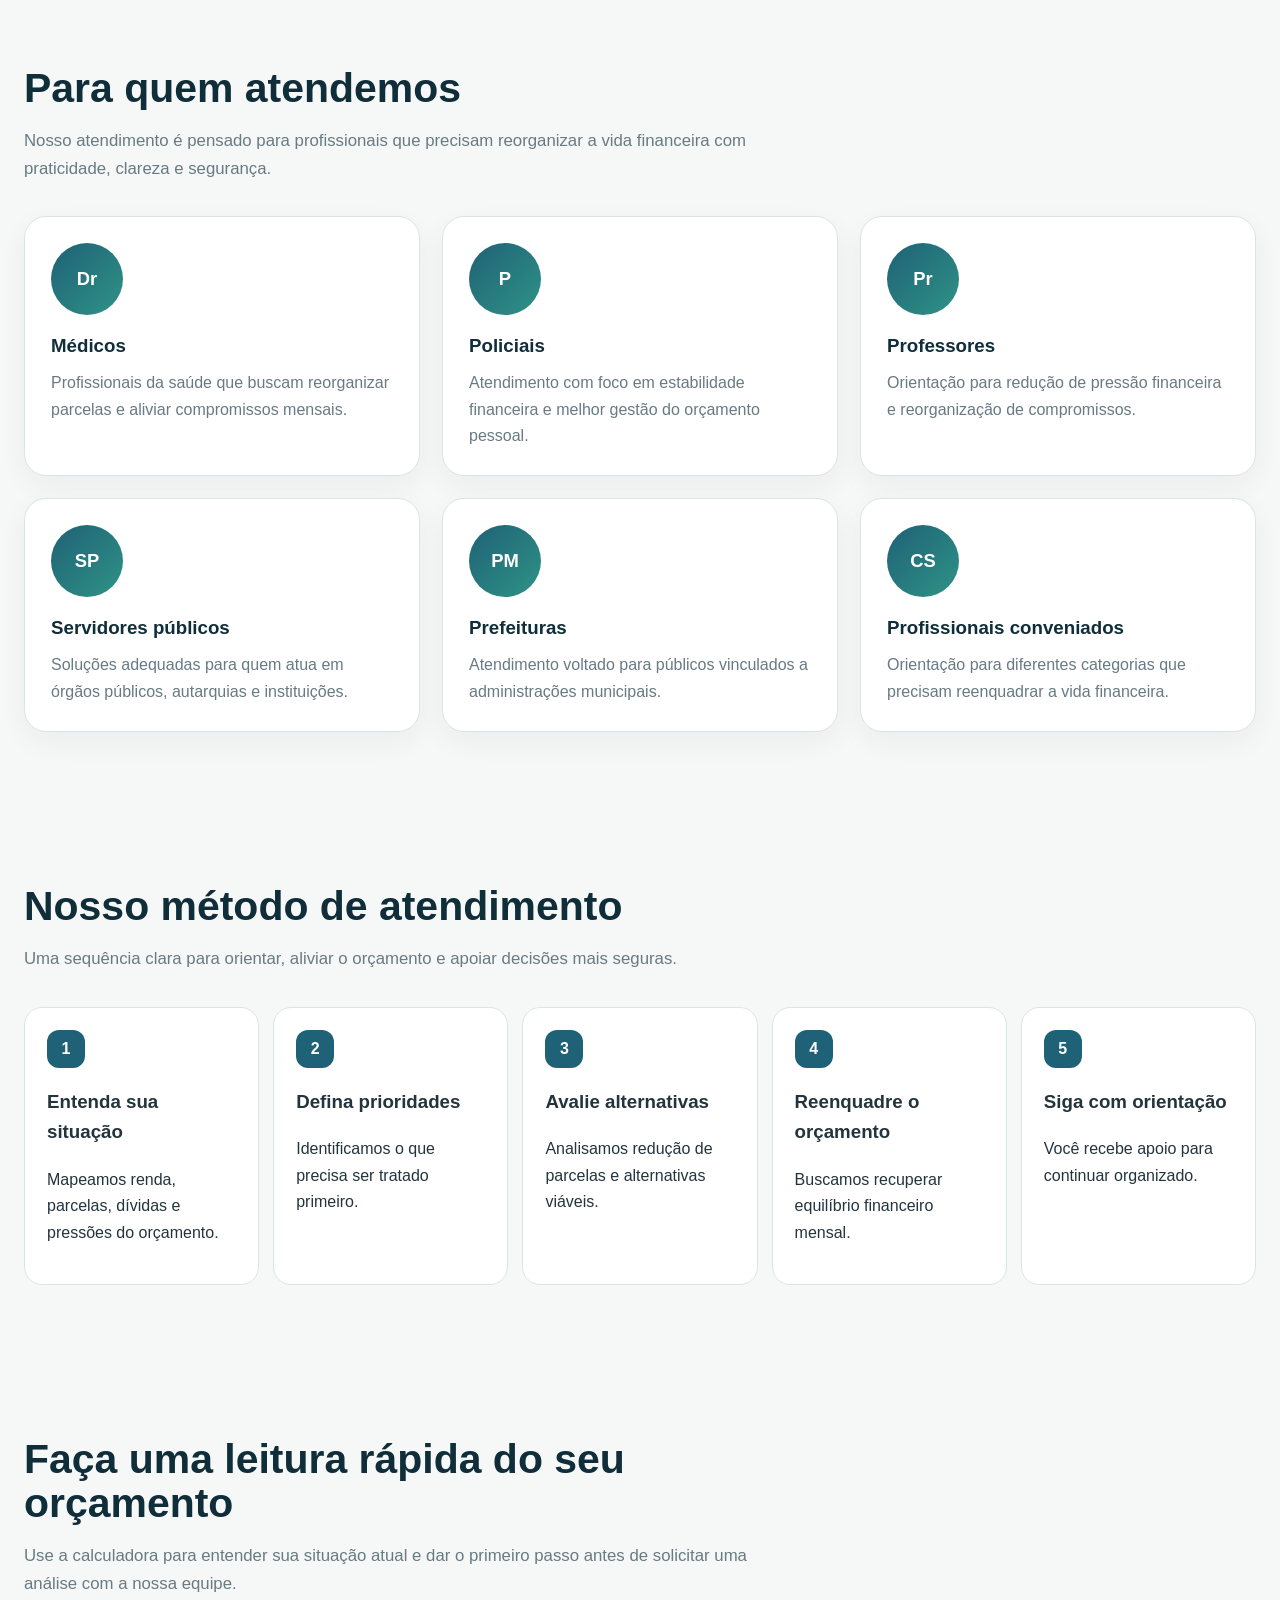
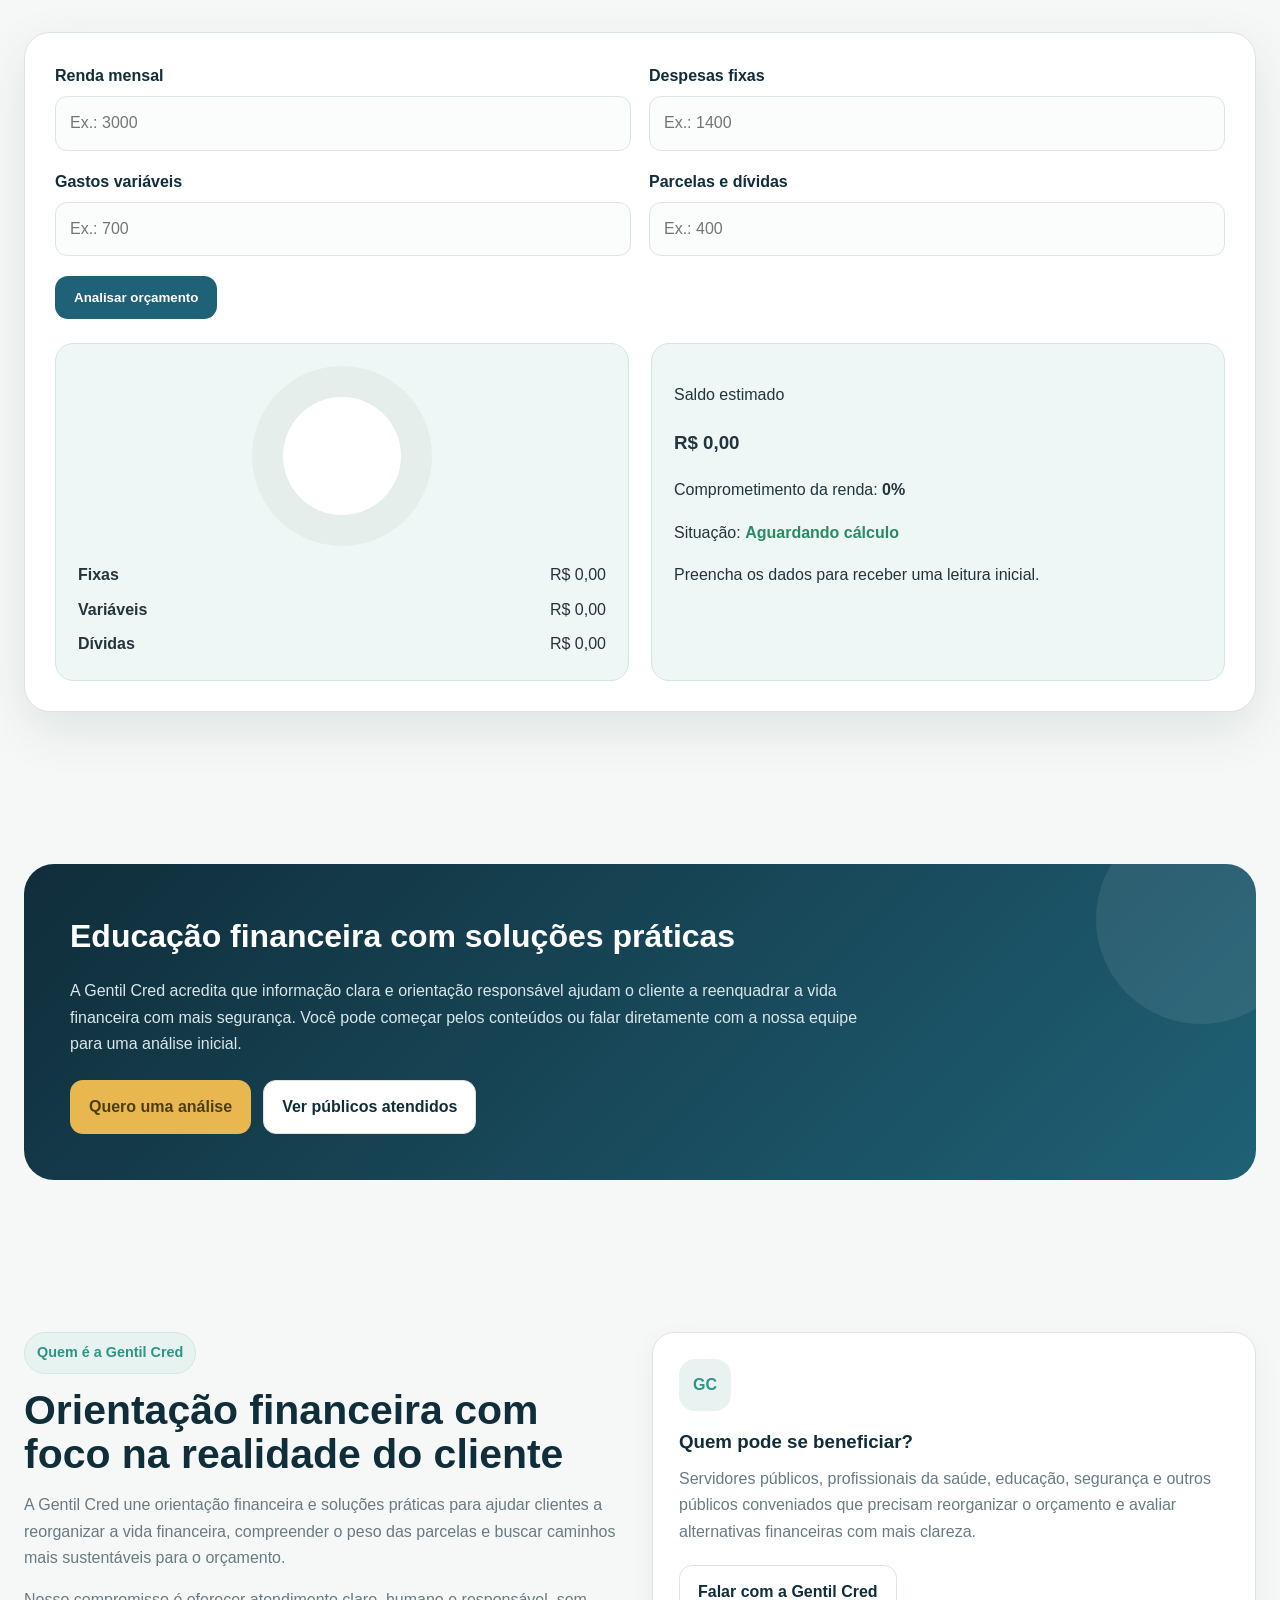
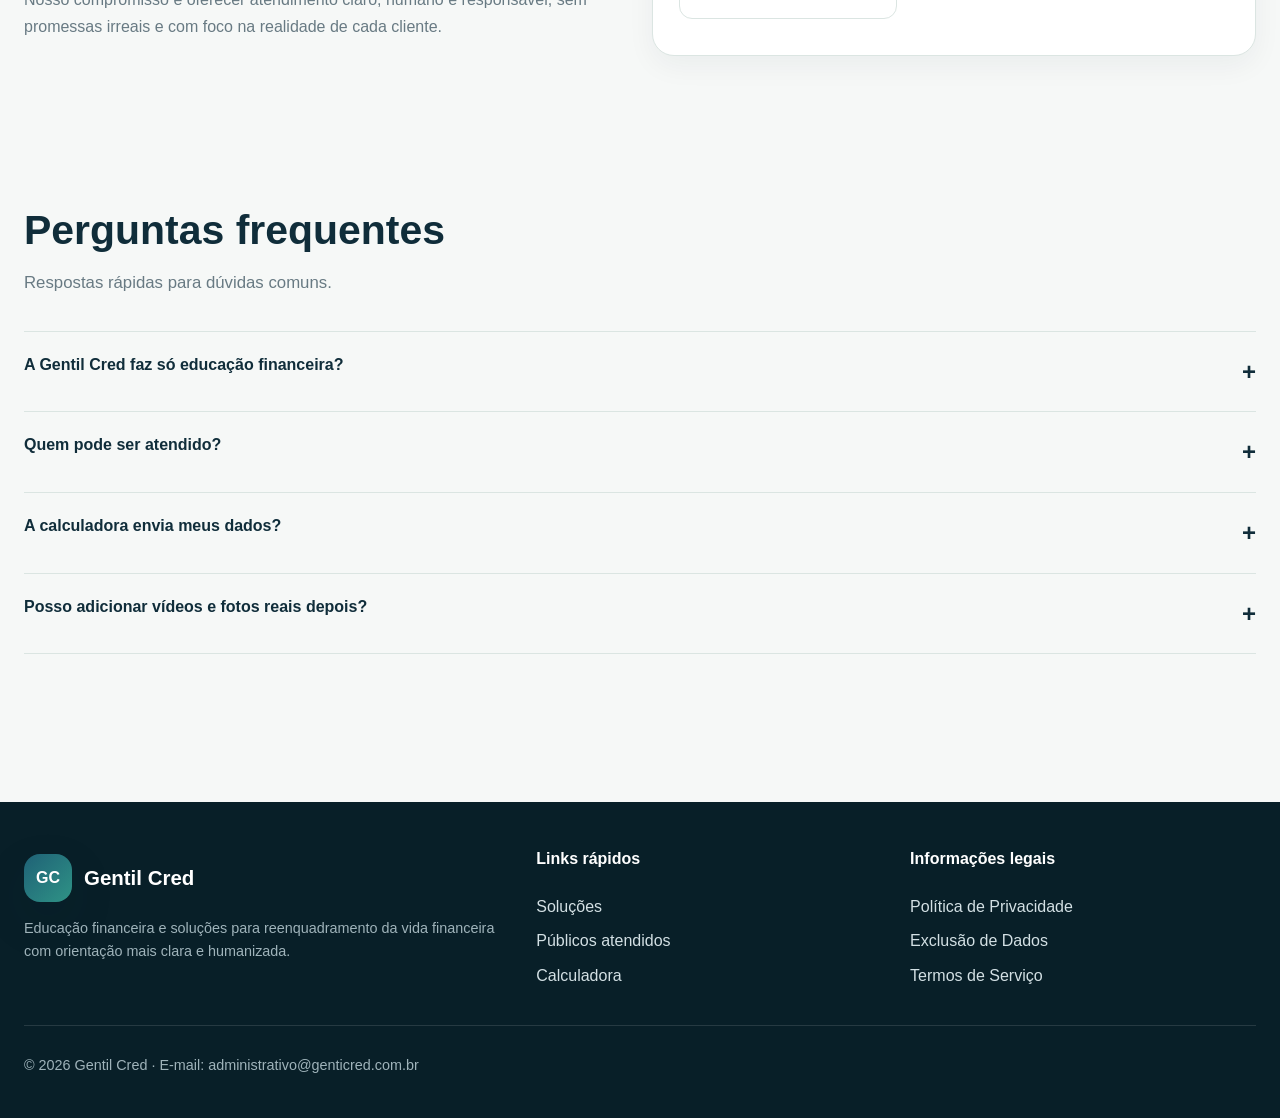
==== commit 5b0880d6: "Add files via upload" ====
--- a/index.html
+++ b/index.html
@@ -1,10 +1,10 @@
 <!doctype html>
 <html lang="pt-BR">
 <head>
-<meta charset="utf-8"><meta name="viewport" content="width=device-width,initial-scale=1">
+<meta charset="utf-8"><meta http-equiv="Cache-Control" content="no-cache, no-store, must-revalidate"><meta http-equiv="Pragma" content="no-cache"><meta http-equiv="Expires" content="0"><meta name="viewport" content="width=device-width,initial-scale=1">
 <title>Gentil Cred | Educação financeira e soluções para reenquadramento financeiro</title>
 <meta name="description" content="Gentil Cred: educação financeira, redução de parcelas, análise de juros do cartão e reenquadramento financeiro para servidores públicos e profissionais conveniados.">
-<link rel="stylesheet" href="styles.css">
+<link rel="stylesheet" href="styles-v2.css?v=2">
 </head>
 <body>
 
@@ -16,7 +16,6 @@
     <nav class="navlinks">
       <a href="#solucoes">Soluções</a>
       <a href="#publico">Públicos</a>
-      <a href="#video">Vídeos</a>
       <a href="#metodo">Método</a>
       <a href="#calculadora">Calculadora</a>
       <a href="#faq">Perguntas frequentes</a>
@@ -116,7 +115,7 @@
       <div class="step-row"><div class="step-num">2</div><div><strong>Fazemos uma análise inicial</strong><span>Avaliamos parcelas, juros e compromissos atuais.</span></div></div>
       <div class="step-row"><div class="step-num">3</div><div><strong>Apresentamos possibilidades</strong><span>Explicamos com clareza as alternativas viáveis.</span></div></div>
       <div class="step-row"><div class="step-num">4</div><div><strong>Acompanhamos o processo</strong><span>Você recebe orientação do início ao fim.</span></div></div>
-      <a class="panel-link" href="#video">Ver área de apresentação →</a>
+      <a class="panel-link" href="#solucoes">Conhecer soluções →</a>
     </aside>
   </div>
 </section>
@@ -154,74 +153,6 @@
     </div>
   </div>
 </section>
-
-
-<section id="video">
-  <div class="container">
-    <div class="section-head reveal">
-      <h2>Vídeos dos públicos atendidos</h2>
-      <p>Agora o site conta com vídeos curtos e silenciosos para deixar a experiência mais dinâmica, mais humana e mais conectada ao público atendido pela Gentil Cred.</p>
-    </div>
-
-    <div class="media-showcase">
-      <article class="video-card feature-card reveal">
-        <figure>
-          <video autoplay muted loop playsinline preload="metadata">
-            <source src="video-policia-1m39-1m51-sem-som.mp4" type="video/mp4">
-          </video>
-          <span class="video-tag">Policiais</span>
-        </figure>
-        <div class="video-copy">
-          <h3>Atendimento para profissionais da segurança</h3>
-          <p>A Gentil Cred oferece orientação para reorganização financeira, análise de parcelas e mais clareza para quem precisa aliviar o orçamento.</p>
-        </div>
-      </article>
-
-      <div class="media-grid-side">
-        <article class="video-card reveal">
-          <figure>
-            <video autoplay muted loop playsinline preload="metadata">
-              <source src="video-medicos-sem-som.mp4" type="video/mp4">
-            </video>
-            <span class="video-tag">Médicos</span>
-          </figure>
-          <div class="video-copy">
-            <h3>Profissionais da saúde</h3>
-            <p>Soluções para reenquadramento financeiro com foco em redução de pressão no orçamento e organização dos compromissos mensais.</p>
-          </div>
-        </article>
-
-        <article class="video-card reveal">
-          <figure>
-            <video autoplay muted loop playsinline preload="metadata">
-              <source src="video-professores-1m27-1m38-sem-som.mp4" type="video/mp4">
-            </video>
-            <span class="video-tag">Professores</span>
-          </figure>
-          <div class="video-copy">
-            <h3>Atendimento para profissionais da educação</h3>
-            <p>Conteúdos e orientação prática para ajudar no controle das finanças e na busca por mais equilíbrio no mês.</p>
-          </div>
-        </article>
-
-        <article class="video-card reveal">
-          <figure>
-            <video autoplay muted loop playsinline preload="metadata">
-              <source src="video-prefeituras-0m00-0m17-sem-som.mp4" type="video/mp4">
-            </video>
-            <span class="video-tag">Prefeituras</span>
-          </figure>
-          <div class="video-copy">
-            <h3>Atendimento para prefeituras e públicos municipais</h3>
-            <p>Comunicação mais próxima com públicos vinculados a administrações municipais, com foco em reorganização financeira e orientação sobre parcelas e juros.</p>
-          </div>
-        </article>
-      </div>
-    </div>
-  </div>
-</section>
-
-
 <section id="metodo">
   <div class="container">
     <div class="section-head reveal">
@@ -323,11 +254,11 @@
 
 <footer><div class="container"><div class="footer-grid">
 <div><a class="brand" href="index.html"><div class="logo">GC</div><strong style="color:white">Gentil Cred</strong></a><p class="small">Educação financeira e soluções para reenquadramento da vida financeira com orientação mais clara e humanizada.</p></div>
-<div><h4>Links rápidos</h4><a href="#solucoes">Soluções</a><a href="#publico">Públicos atendidos</a><a href="#video">Vídeo e apresentação</a><a href="#calculadora">Calculadora</a></div>
+<div><h4>Links rápidos</h4><a href="#solucoes">Soluções</a><a href="#publico">Públicos atendidos</a><a href="#calculadora">Calculadora</a></div>
 <div><h4>Informações legais</h4><a href="politica-de-privacidade.html">Política de Privacidade</a><a href="exclusao-de-dados.html">Exclusão de Dados</a><a href="termos-de-servico.html">Termos de Serviço</a></div>
 </div><hr style="border:0;border-top:1px solid rgba(255,255,255,.12);margin:28px 0"><p class="small">© 2026 Gentil Cred · E-mail: administrativo@genticred.com.br</p></div></footer>
 <a class="whatsapp" aria-label="Falar com a Gentil Cred no WhatsApp" href="https://wa.me/5519996324788?text=Olá!%20Quero%20solicitar%20uma%20análise%20financeira." target="_blank" rel="noopener">✆</a>
 
-<script src="script.js"></script>
+<script src="script-v2.js?v=2"></script>
 </body>
 </html>
--- a/styles-v2.css
+++ b/styles-v2.css
@@ -0,0 +1,125 @@
+
+:root{
+  --ink:#102d3a; --blue:#1f6176; --teal:#2f9386; --gold:#e8b74f;
+  --bg:#f6f8f7; --surface:#ffffff; --muted:#687a83; --border:#dbe5e2;
+  --shadow:0 18px 50px rgba(16,45,58,.10); --radius:22px;
+}
+*{box-sizing:border-box}
+html{scroll-behavior:smooth}
+body{margin:0;font-family:Inter,Arial,Helvetica,sans-serif;background:var(--bg);color:#23343d;line-height:1.65;overflow-x:hidden}
+a{color:inherit}
+.container{width:min(1400px,calc(100% - 48px));margin:auto}
+.topbar{background:var(--ink);color:#deeaed;padding:8px 0;font-size:.9rem}
+.topbar .container{display:flex;justify-content:space-between;gap:16px;flex-wrap:wrap}
+.site-header{position:sticky;top:0;z-index:40;background:rgba(255,255,255,.94);backdrop-filter:blur(10px);border-bottom:1px solid rgba(219,229,226,.9);transition:.3s}
+.site-header.scrolled{box-shadow:0 10px 24px rgba(16,45,58,.08)}
+.nav{min-height:78px;display:flex;align-items:center;justify-content:space-between;gap:22px}
+.brand{display:flex;align-items:center;gap:12px;text-decoration:none}
+.logo{width:48px;height:48px;border-radius:16px;display:grid;place-items:center;background:linear-gradient(135deg,var(--blue),var(--teal));color:#fff;font-weight:900;box-shadow:var(--shadow)}
+.brand strong{font-size:1.28rem;color:var(--ink)}
+.navlinks{display:flex;align-items:center;gap:20px}
+.navlinks a{text-decoration:none;font-weight:800;color:#455861;position:relative}
+.navlinks a:after{content:"";position:absolute;left:0;bottom:-6px;width:0;height:2px;background:var(--teal);transition:.25s}
+.navlinks a:hover:after{width:100%}
+.menu-btn{display:none;width:46px;height:46px;border:1px solid var(--border);background:#fff;border-radius:13px;font-size:1.3rem}
+.btn{display:inline-flex;align-items:center;justify-content:center;gap:8px;padding:13px 18px;border-radius:13px;text-decoration:none;font-weight:900;border:1px solid transparent;cursor:pointer;transition:.25s}
+.btn-primary{background:var(--blue);color:#fff}
+.btn-primary:hover{background:var(--teal);transform:translateY(-2px);box-shadow:0 12px 26px rgba(47,147,134,.18)}
+.btn-light{background:#fff;border-color:var(--border);color:var(--ink)}
+.btn-gold{background:var(--gold);color:#4d3e12}
+.hero{padding:74px 0 58px;background:
+radial-gradient(circle at 88% 10%,rgba(232,183,79,.20),transparent 25%),
+linear-gradient(180deg,#f3fbf9 0%,var(--bg) 100%)}
+.hero-grid{display:grid;grid-template-columns:1.06fr .94fr;gap:64px;align-items:center}
+.eyebrow{display:inline-flex;padding:8px 12px;border-radius:999px;background:#e7f3f0;color:var(--teal);border:1px solid #d3e8e4;font-weight:900;font-size:.9rem}
+h1{font-size:clamp(2.9rem,4.5vw,4.8rem);line-height:1.02;letter-spacing:-.05em;color:var(--ink);margin:18px 0}
+.gradient{background:linear-gradient(90deg,var(--blue),var(--teal),var(--gold));background-clip:text;-webkit-background-clip:text;color:transparent}
+.hero p{font-size:1.13rem;color:var(--muted);max-width:720px}
+.hero-actions{display:flex;gap:14px;flex-wrap:wrap;margin-top:28px}
+.hero-trust{display:flex;flex-wrap:wrap;gap:18px;margin-top:24px;color:#52656e;font-weight:700;font-size:.95rem}
+.hero-trust span{display:inline-flex;align-items:center;gap:6px}
+.hero-panel{background:rgba(255,255,255,.96);border:1px solid var(--border);border-radius:26px;padding:28px;box-shadow:var(--shadow)}
+.hero-panel h3{margin:0 0 6px;color:var(--ink);font-size:1.55rem}
+.hero-panel p{margin:0 0 16px}
+.step-row{display:flex;gap:14px;padding:15px 0;border-bottom:1px solid var(--border)}
+.step-row:last-child{border-bottom:0}
+.step-num{width:40px;height:40px;border-radius:13px;display:grid;place-items:center;background:linear-gradient(135deg,var(--blue),var(--teal));color:#fff;font-weight:900;flex:0 0 40px}
+.step-row strong{display:block;color:var(--ink);margin-bottom:2px}
+.step-row span{color:var(--muted);font-size:.92rem}
+.panel-link{display:inline-flex;margin-top:18px;color:var(--blue);font-weight:900;text-decoration:none}
+section{padding:76px 0}
+.section-head{max-width:780px;margin-bottom:34px}
+.section-head h2{font-size:clamp(2rem,3.2vw,3.1rem);line-height:1.08;color:var(--ink);margin:0 0 12px}
+.section-head p{color:var(--muted);font-size:1.05rem}
+.grid-3{display:grid;grid-template-columns:repeat(3,1fr);gap:22px}
+.grid-2{display:grid;grid-template-columns:repeat(2,1fr);gap:24px}
+.card{background:#fff;border:1px solid var(--border);border-radius:var(--radius);padding:26px;box-shadow:0 10px 28px rgba(16,45,58,.05);transition:.3s}
+.card:hover{transform:translateY(-6px);box-shadow:0 18px 38px rgba(16,45,58,.09);border-color:#c7ddd7}
+.icon{width:52px;height:52px;border-radius:16px;display:grid;place-items:center;background:#e8f3f1;color:var(--teal);font-weight:900}
+.card h3{color:var(--ink);margin:16px 0 8px}
+.card p{margin:0;color:var(--muted)}
+.profile-badge{width:72px;height:72px;border-radius:50%;display:grid;place-items:center;background:linear-gradient(135deg,var(--blue),var(--teal));color:#fff;font-weight:900;font-size:1.15rem;margin-bottom:16px}
+.video-box,.photo-mosaic{background:#fff;border:1px solid var(--border);border-radius:24px;padding:24px;box-shadow:0 10px 28px rgba(16,45,58,.05)}
+.video-placeholder{min-height:340px;border-radius:20px;background:linear-gradient(135deg,#10303d,#225f75);display:flex;flex-direction:column;justify-content:center;align-items:center;text-align:center;color:#fff;padding:28px}
+.video-placeholder strong{font-size:1.3rem;display:block;margin-bottom:8px}
+.video-placeholder p{color:#dce8eb;max-width:420px}
+.play-circle{width:86px;height:86px;border-radius:50%;display:grid;place-items:center;background:rgba(255,255,255,.13);border:1px solid rgba(255,255,255,.18);font-size:2rem;margin-bottom:18px}
+.photo-mosaic{display:grid;grid-template-columns:1fr 1fr;gap:16px}
+.photo-card{min-height:170px;border-radius:20px;position:relative;overflow:hidden;display:flex;align-items:flex-end;padding:18px;color:#fff;font-weight:900}
+.photo-card:before{
+  content:"";position:absolute;inset:0;
+  background:
+    radial-gradient(circle at 50% 30%,rgba(255,255,255,.35) 0 18%,transparent 19%),
+    radial-gradient(circle at 50% 64%,rgba(255,255,255,.25) 0 28%,transparent 29%),
+    linear-gradient(180deg,rgba(255,255,255,.07),rgba(0,0,0,.14));
+}
+.photo-card span{position:relative;z-index:1}
+.doctor-photo{background:linear-gradient(135deg,#3d8cad,#215d73)}
+.police-photo{background:linear-gradient(135deg,#335f7d,#1d3a52)}
+.teacher-photo{background:linear-gradient(135deg,#86a35a,#5c7c3b)}
+.server-photo{background:linear-gradient(135deg,#8b6bb1,#5b4877)}
+.path{display:grid;grid-template-columns:repeat(5,1fr);gap:14px}
+.path-step{background:#fff;border:1px solid var(--border);border-radius:18px;padding:22px}
+.path-step .num{width:38px;height:38px;border-radius:12px;background:var(--blue);color:#fff;display:grid;place-items:center;font-weight:900;margin-bottom:14px}
+.calculator{background:#fff;border:1px solid var(--border);border-radius:26px;padding:30px;box-shadow:var(--shadow)}
+.form-grid{display:grid;grid-template-columns:repeat(2,1fr);gap:18px}
+label{display:block;font-weight:900;color:var(--ink);margin-bottom:7px}
+input{width:100%;padding:13px 14px;border:1px solid var(--border);border-radius:12px;background:#fbfdfc;font:inherit;outline:none}
+.result-panel{margin-top:24px;display:grid;grid-template-columns:1fr 1fr;gap:22px}
+.result-card{background:#eef7f5;border:1px solid #d1e8e2;border-radius:18px;padding:22px}
+.donut{width:180px;height:180px;border-radius:50%;margin:auto;display:grid;place-items:center;background:conic-gradient(var(--teal) 0deg,#e5eeeb 0deg)}
+.donut:after{content:"";width:118px;height:118px;border-radius:50%;background:#fff}
+.legend{display:grid;gap:8px;margin-top:16px}
+.legend span{display:flex;justify-content:space-between;gap:12px}
+.status{font-weight:900}.status.good{color:#2a8b62}.status.warn{color:#d29a2f}.status.bad{color:#bf5555}
+.band{background:linear-gradient(135deg,var(--ink),var(--blue));color:#fff;border-radius:30px;padding:46px;position:relative;overflow:hidden}
+.band:after{content:"";position:absolute;width:210px;height:210px;border-radius:50%;background:rgba(255,255,255,.08);right:-50px;top:-50px}
+.band h2,.band p,.band .actions{position:relative;z-index:1}
+.band h2{font-size:2rem;margin:0 0 12px}.band p{color:#d9e7ea;max-width:800px}
+.actions{display:flex;gap:12px;flex-wrap:wrap;margin-top:22px}
+.faq{border-top:1px solid var(--border)}
+.faq-item{border-bottom:1px solid var(--border)}
+.faq-btn{width:100%;padding:20px 0;background:none;border:0;display:flex;justify-content:space-between;gap:18px;text-align:left;font:inherit;font-weight:900;color:var(--ink);cursor:pointer}
+.faq-content{max-height:0;overflow:hidden;transition:max-height .35s ease}
+.faq-content p{margin:0 0 20px;color:var(--muted)}
+.faq-item.open .faq-content{max-height:220px}
+.plus{font-size:1.5rem;transition:.25s}.faq-item.open .plus{transform:rotate(45deg)}
+footer{background:#081f28;color:#d3e0e4;margin-top:72px;padding:44px 0 26px}
+.footer-grid{display:grid;grid-template-columns:1.4fr 1fr 1fr;gap:28px}
+footer h4{color:#fff;margin-top:0}footer a{display:block;text-decoration:none;color:#d3e0e4;margin:8px 0}.small{font-size:.9rem;color:#9fb3ba}
+.page{width:min(930px,calc(100% - 40px));margin:48px auto;background:#fff;border:1px solid var(--border);border-radius:24px;padding:42px;box-shadow:var(--shadow)}
+.page h1{font-size:clamp(2.4rem,5vw,3.8rem)}.page h2{color:var(--ink);margin-top:34px}.lead{font-size:1.15rem;color:var(--muted)}
+.notice{background:#fff8df;border:1px solid #ead899;color:#6b5a20;padding:16px;border-radius:12px;margin:24px 0}
+.whatsapp{position:fixed;right:24px;bottom:24px;z-index:60;width:58px;height:58px;border-radius:50%;display:grid;place-items:center;background:#25d366;color:#fff;text-decoration:none;font-size:1.5rem;box-shadow:0 12px 28px rgba(0,0,0,.2)}
+.reveal{opacity:0;transform:translateY(28px);transition:opacity .7s ease,transform .7s ease}.reveal.show{opacity:1;transform:translateY(0)}
+@media(max-width:980px){
+  .hero-grid,.grid-3,.grid-2,.footer-grid,.form-grid,.result-panel{grid-template-columns:1fr}
+  .path{grid-template-columns:1fr 1fr}
+  .photo-mosaic{grid-template-columns:1fr}
+  .video-placeholder{min-height:260px}
+  .menu-btn{display:block}
+  .navlinks{position:absolute;left:20px;right:20px;top:78px;display:none;flex-direction:column;align-items:stretch;background:#fff;border:1px solid var(--border);border-radius:16px;padding:18px;box-shadow:var(--shadow)}
+  .navlinks.open{display:flex}
+  .desktop-cta{display:none}
+}
+@media(max-width:640px){.path{grid-template-columns:1fr}.container{width:min(1400px,calc(100% - 28px))}}
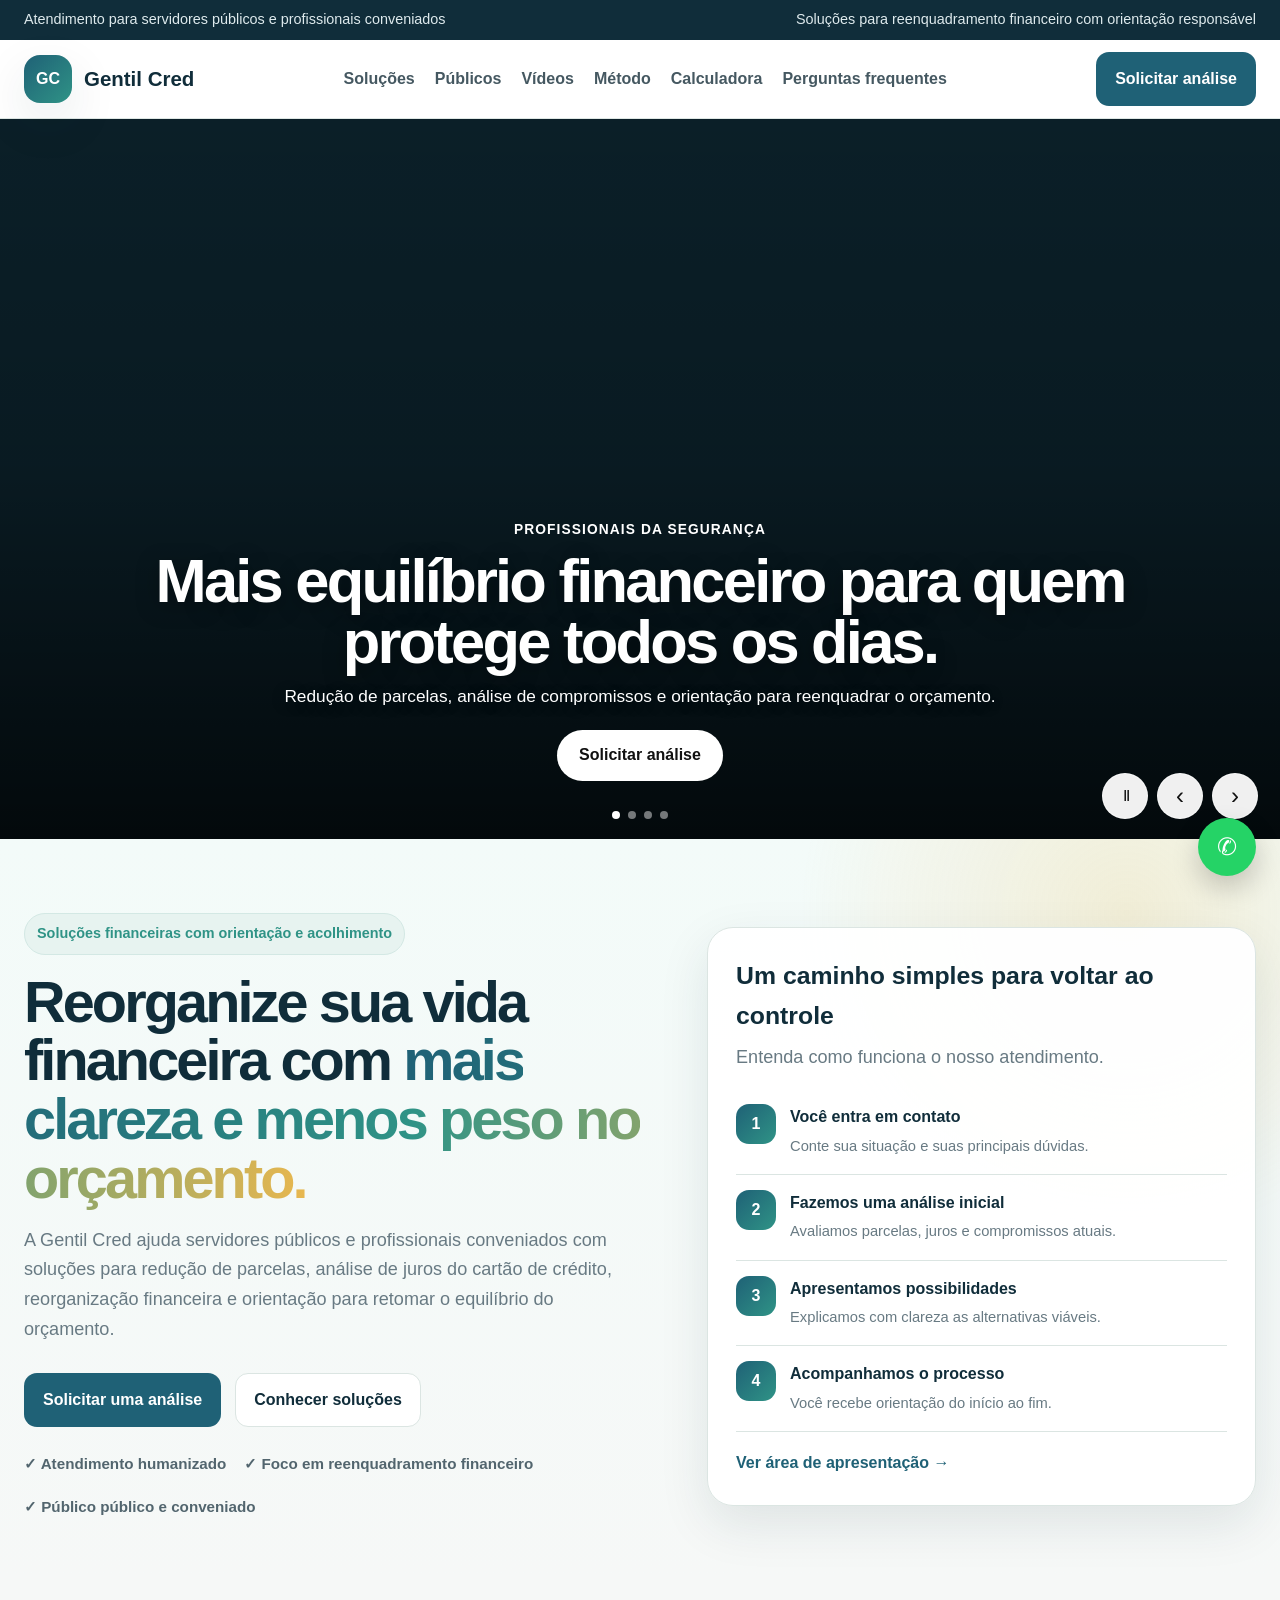
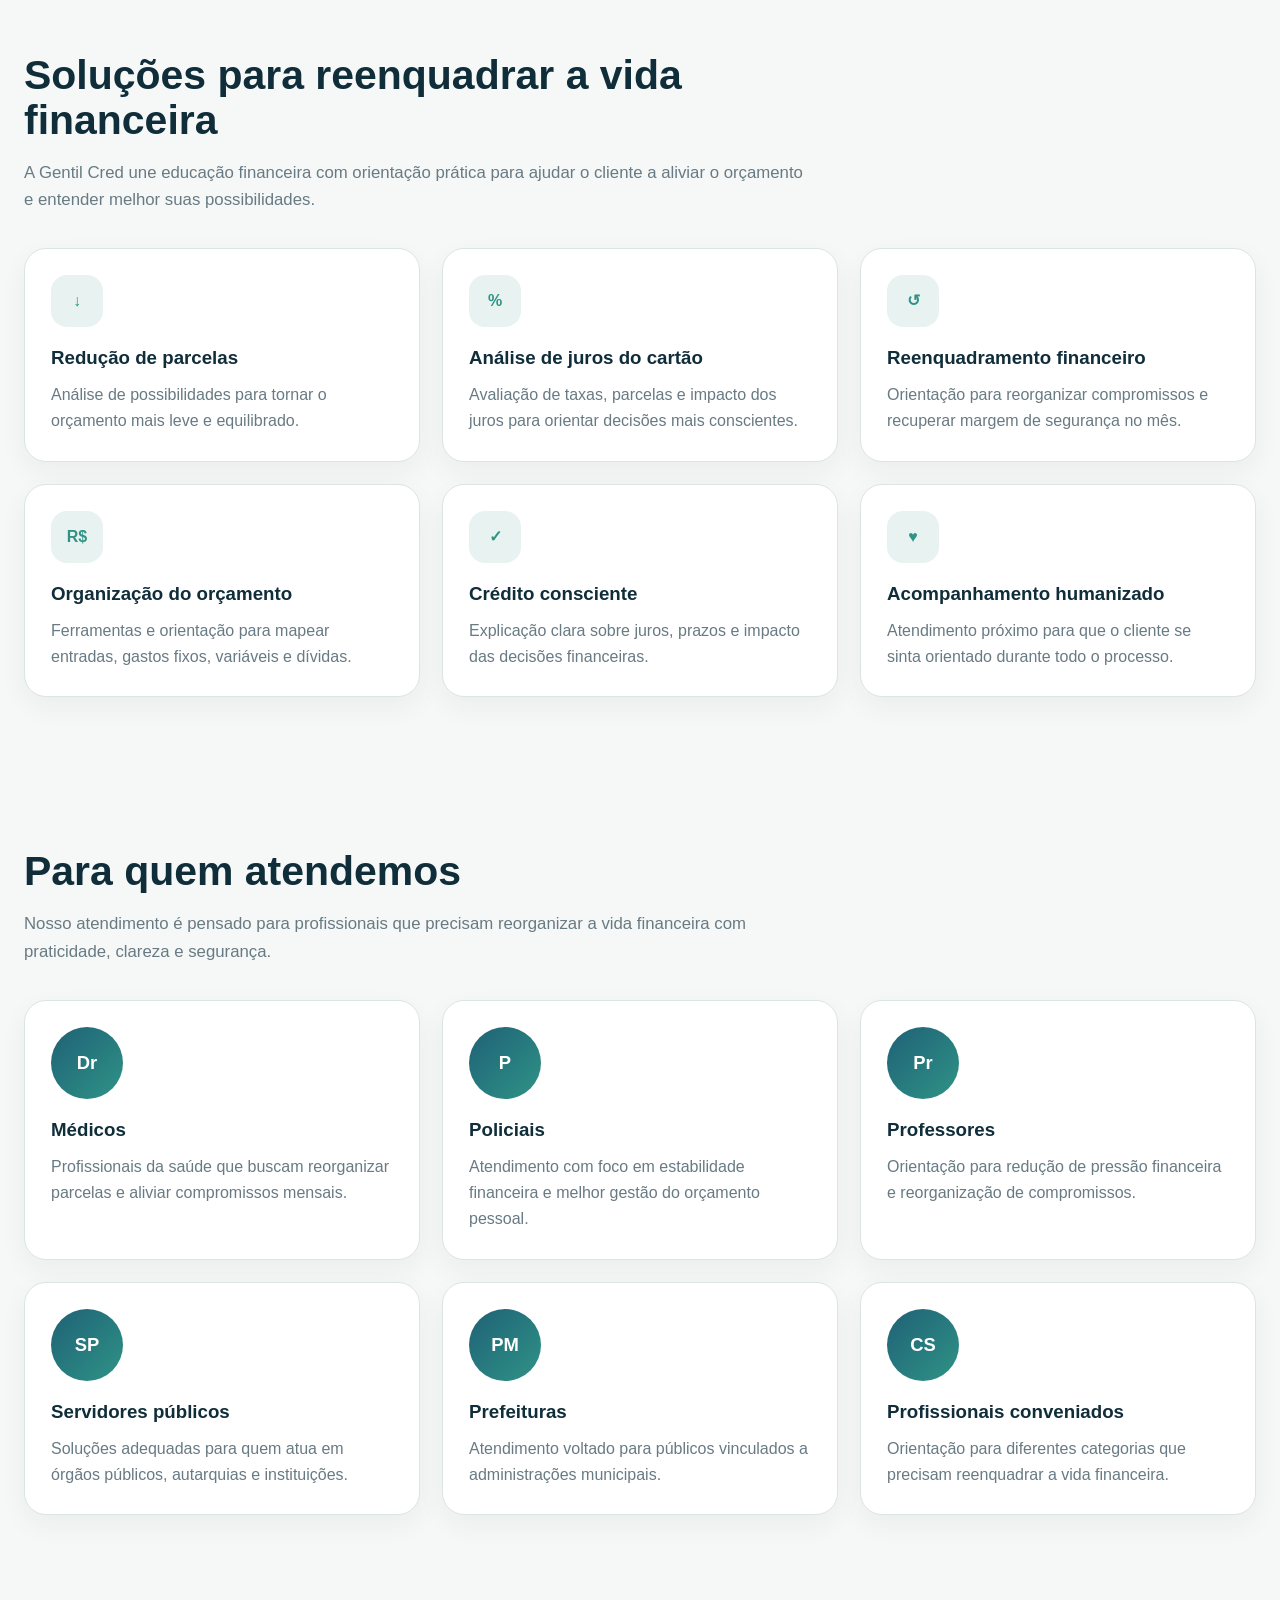
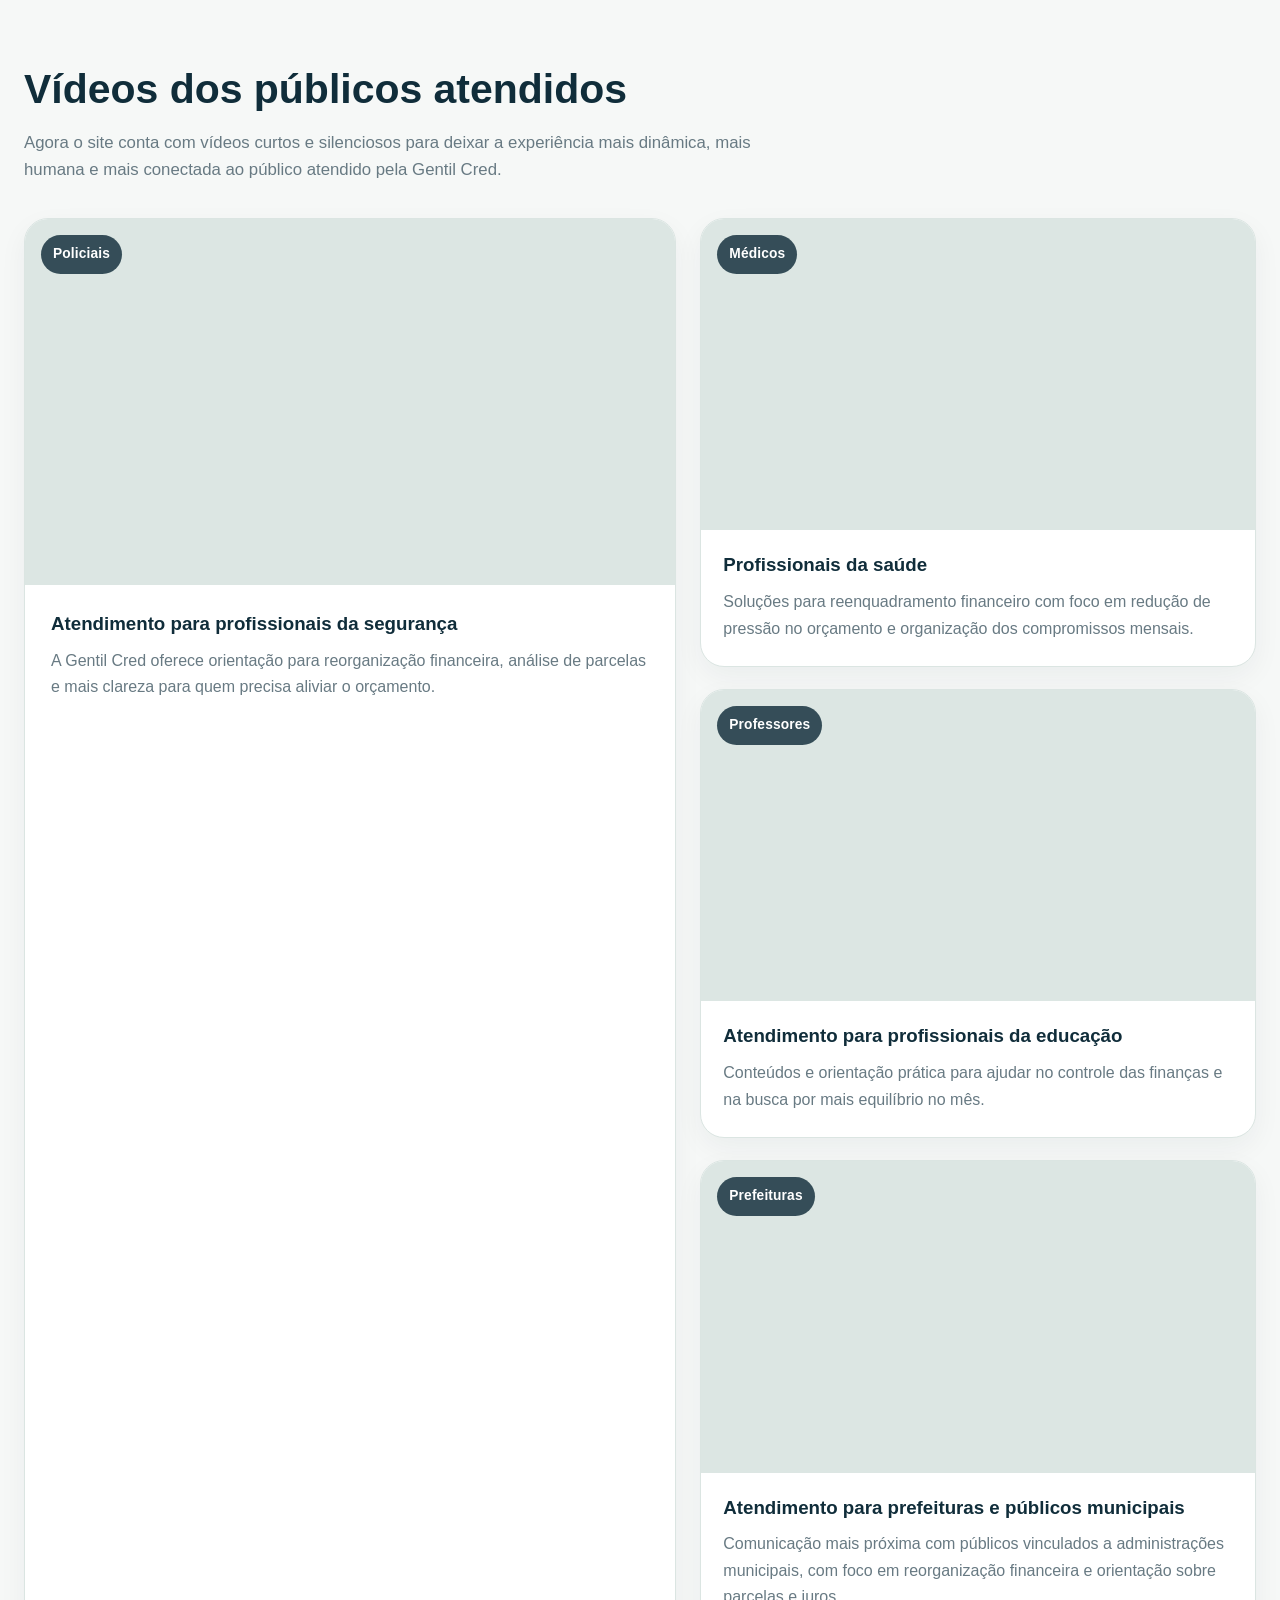
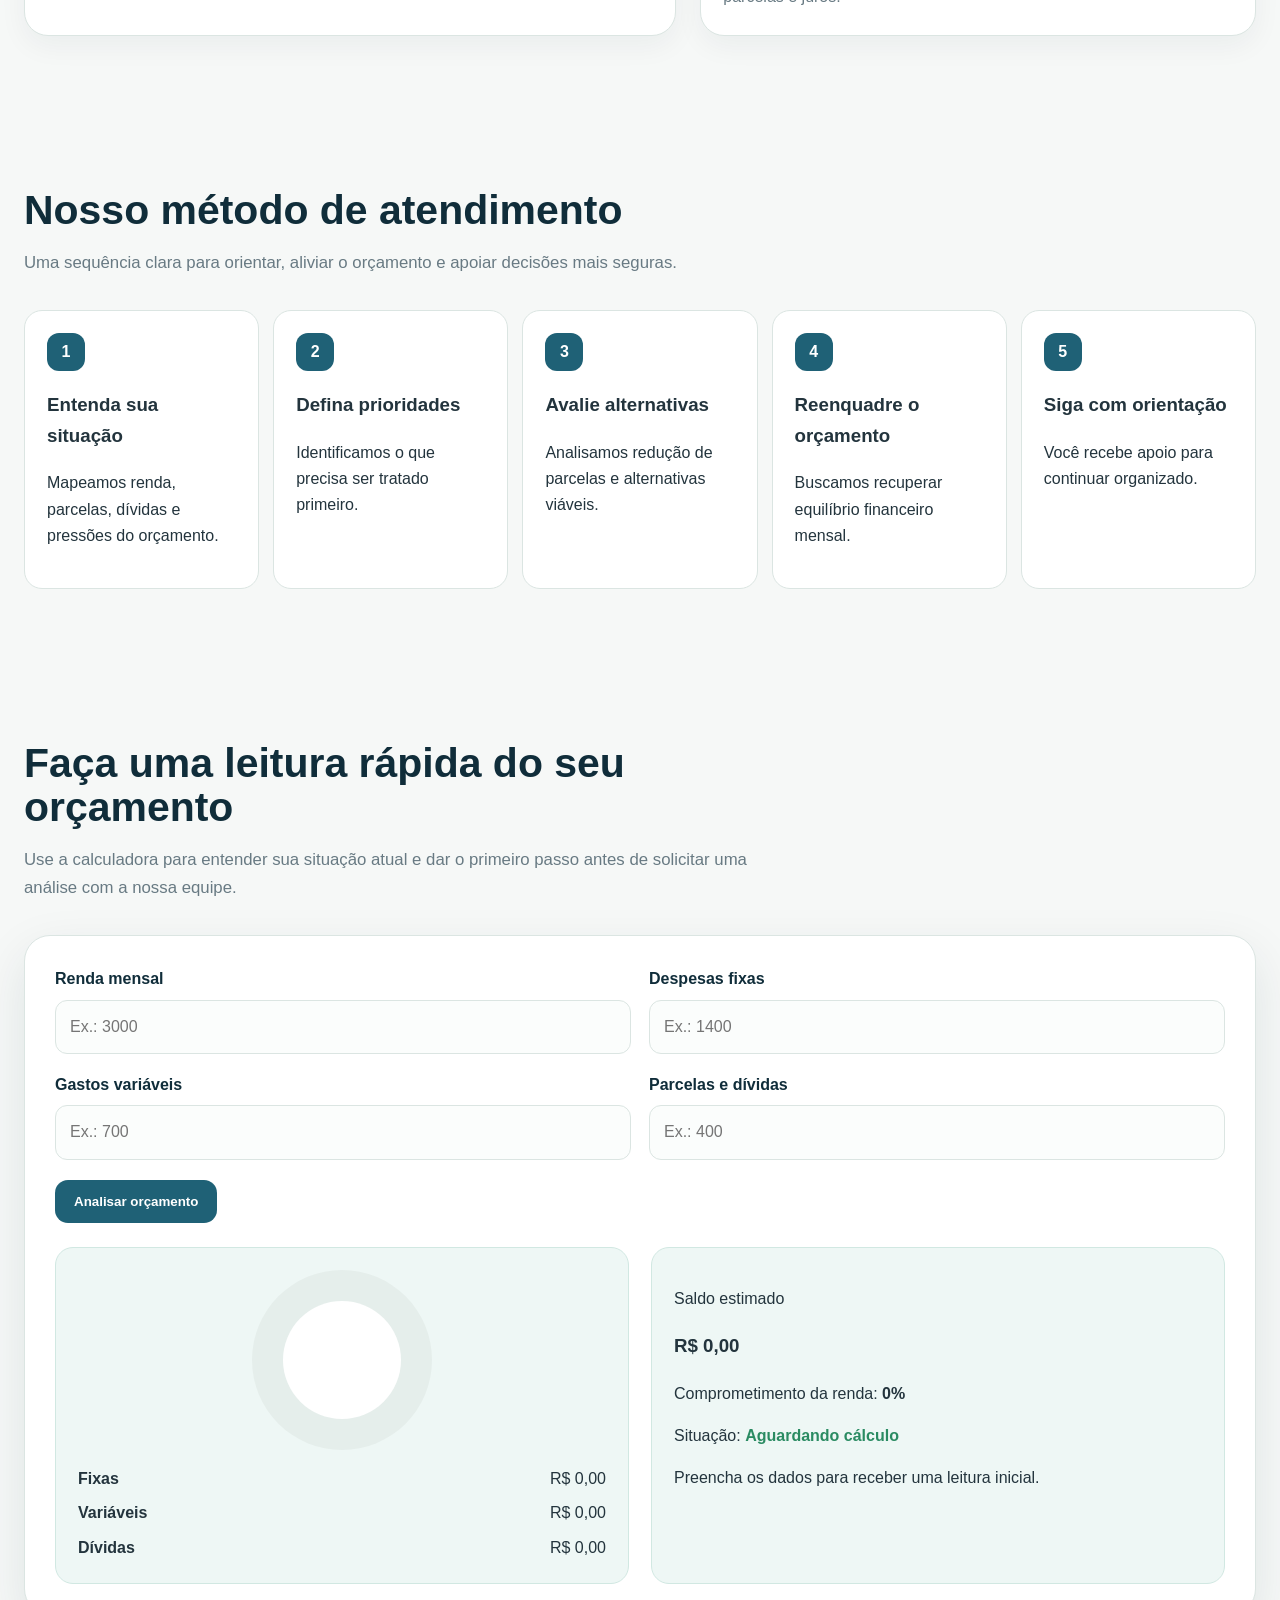
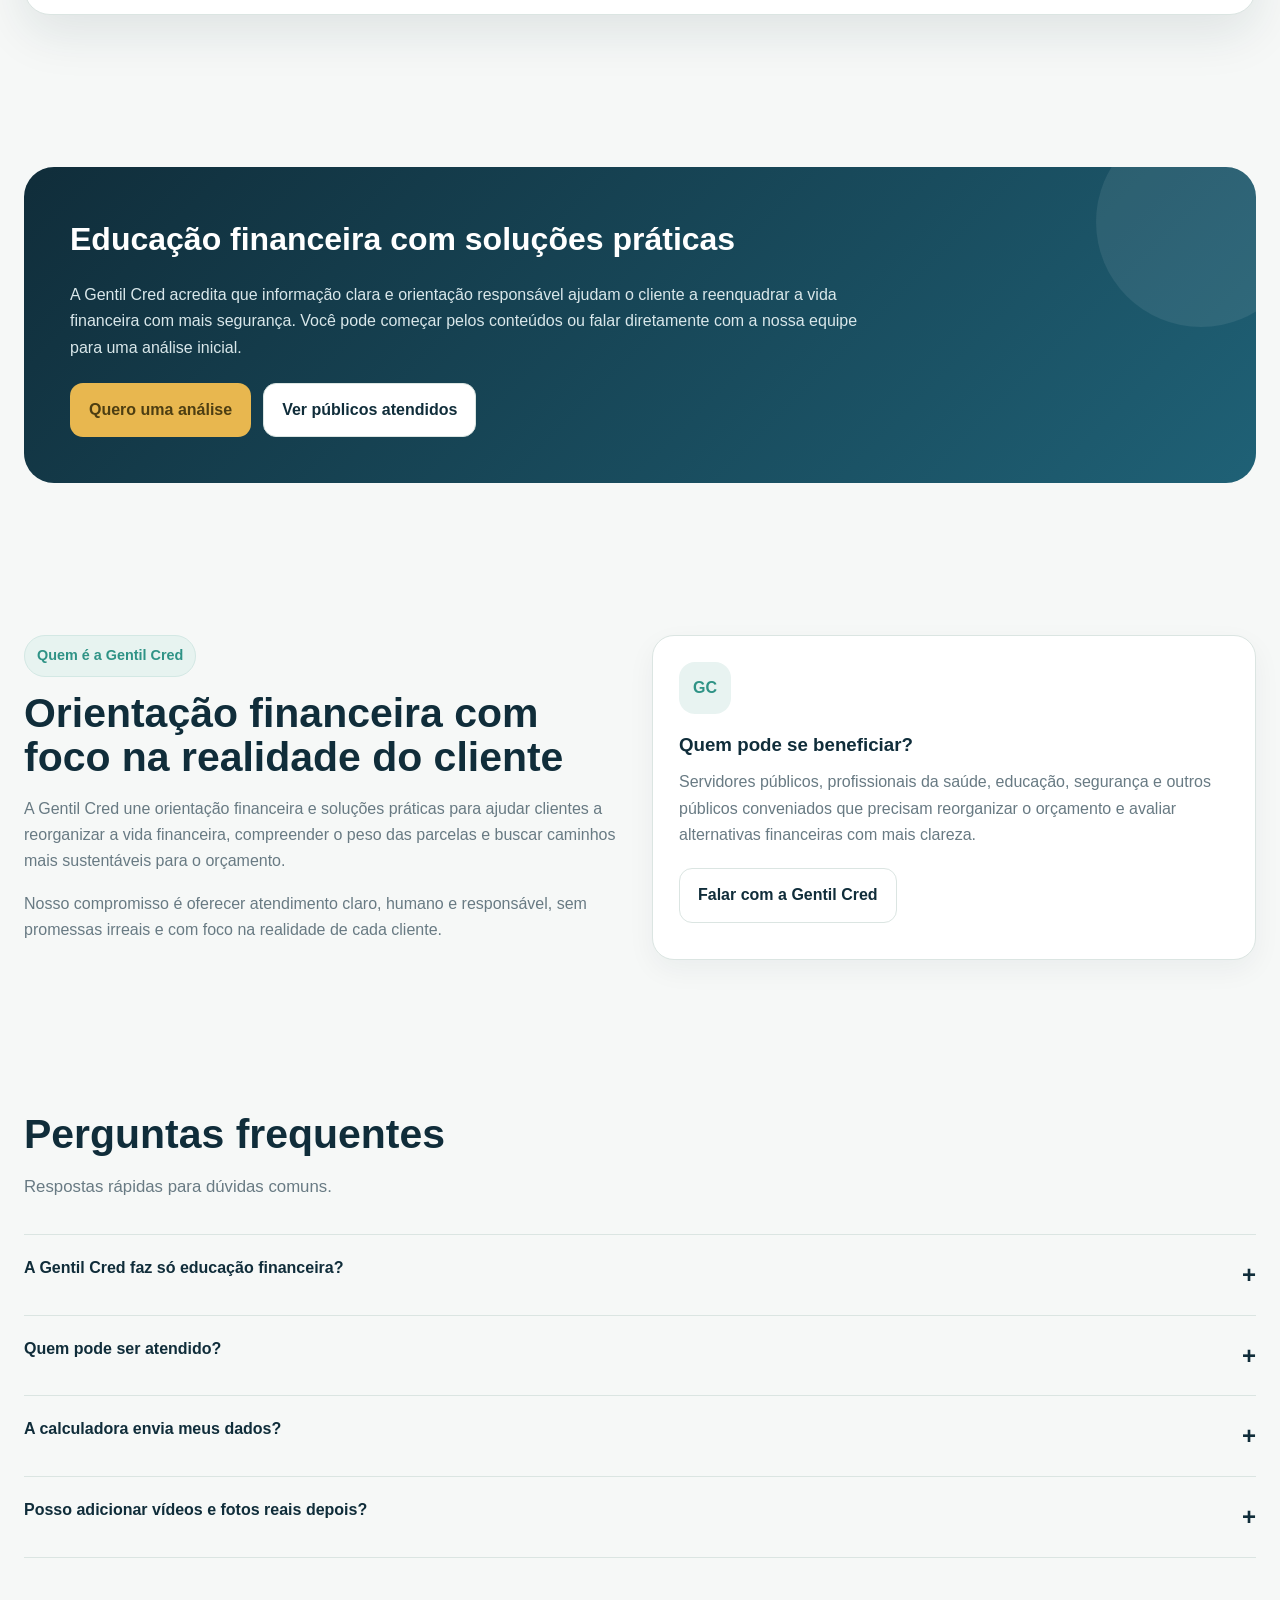
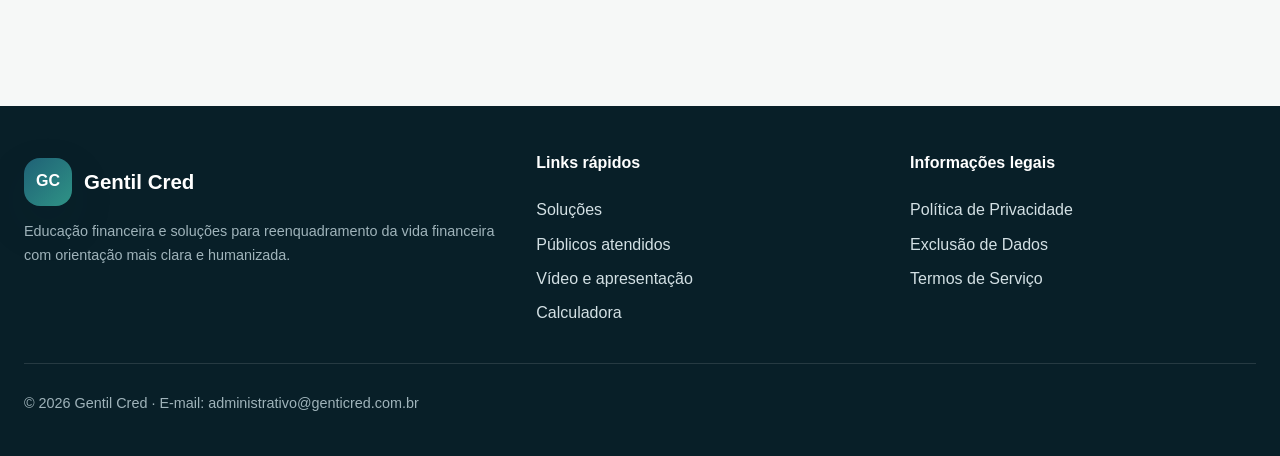
==== commit be153158: "Add files via upload" ====
--- a/index.html
+++ b/index.html
@@ -1,10 +1,10 @@
 <!doctype html>
 <html lang="pt-BR">
 <head>
-<meta charset="utf-8"><meta http-equiv="Cache-Control" content="no-cache, no-store, must-revalidate"><meta http-equiv="Pragma" content="no-cache"><meta http-equiv="Expires" content="0"><meta name="viewport" content="width=device-width,initial-scale=1">
+<meta charset="utf-8"><meta name="viewport" content="width=device-width,initial-scale=1">
 <title>Gentil Cred | Educação financeira e soluções para reenquadramento financeiro</title>
 <meta name="description" content="Gentil Cred: educação financeira, redução de parcelas, análise de juros do cartão e reenquadramento financeiro para servidores públicos e profissionais conveniados.">
-<link rel="stylesheet" href="styles-v2.css?v=2">
+<link rel="stylesheet" href="styles.css">
 </head>
 <body>
 
@@ -16,6 +16,7 @@
     <nav class="navlinks">
       <a href="#solucoes">Soluções</a>
       <a href="#publico">Públicos</a>
+      <a href="#video">Vídeos</a>
       <a href="#metodo">Método</a>
       <a href="#calculadora">Calculadora</a>
       <a href="#faq">Perguntas frequentes</a>
@@ -115,7 +116,7 @@
       <div class="step-row"><div class="step-num">2</div><div><strong>Fazemos uma análise inicial</strong><span>Avaliamos parcelas, juros e compromissos atuais.</span></div></div>
       <div class="step-row"><div class="step-num">3</div><div><strong>Apresentamos possibilidades</strong><span>Explicamos com clareza as alternativas viáveis.</span></div></div>
       <div class="step-row"><div class="step-num">4</div><div><strong>Acompanhamos o processo</strong><span>Você recebe orientação do início ao fim.</span></div></div>
-      <a class="panel-link" href="#solucoes">Conhecer soluções →</a>
+      <a class="panel-link" href="#video">Ver área de apresentação →</a>
     </aside>
   </div>
 </section>
@@ -153,6 +154,74 @@
     </div>
   </div>
 </section>
+
+
+<section id="video">
+  <div class="container">
+    <div class="section-head reveal">
+      <h2>Vídeos dos públicos atendidos</h2>
+      <p>Agora o site conta com vídeos curtos e silenciosos para deixar a experiência mais dinâmica, mais humana e mais conectada ao público atendido pela Gentil Cred.</p>
+    </div>
+
+    <div class="media-showcase">
+      <article class="video-card feature-card reveal">
+        <figure>
+          <video autoplay muted loop playsinline preload="metadata">
+            <source src="video-policia-1m39-1m51-sem-som.mp4" type="video/mp4">
+          </video>
+          <span class="video-tag">Policiais</span>
+        </figure>
+        <div class="video-copy">
+          <h3>Atendimento para profissionais da segurança</h3>
+          <p>A Gentil Cred oferece orientação para reorganização financeira, análise de parcelas e mais clareza para quem precisa aliviar o orçamento.</p>
+        </div>
+      </article>
+
+      <div class="media-grid-side">
+        <article class="video-card reveal">
+          <figure>
+            <video autoplay muted loop playsinline preload="metadata">
+              <source src="video-medicos-sem-som.mp4" type="video/mp4">
+            </video>
+            <span class="video-tag">Médicos</span>
+          </figure>
+          <div class="video-copy">
+            <h3>Profissionais da saúde</h3>
+            <p>Soluções para reenquadramento financeiro com foco em redução de pressão no orçamento e organização dos compromissos mensais.</p>
+          </div>
+        </article>
+
+        <article class="video-card reveal">
+          <figure>
+            <video autoplay muted loop playsinline preload="metadata">
+              <source src="video-professores-1m27-1m38-sem-som.mp4" type="video/mp4">
+            </video>
+            <span class="video-tag">Professores</span>
+          </figure>
+          <div class="video-copy">
+            <h3>Atendimento para profissionais da educação</h3>
+            <p>Conteúdos e orientação prática para ajudar no controle das finanças e na busca por mais equilíbrio no mês.</p>
+          </div>
+        </article>
+
+        <article class="video-card reveal">
+          <figure>
+            <video autoplay muted loop playsinline preload="metadata">
+              <source src="video-prefeituras-0m00-0m17-sem-som.mp4" type="video/mp4">
+            </video>
+            <span class="video-tag">Prefeituras</span>
+          </figure>
+          <div class="video-copy">
+            <h3>Atendimento para prefeituras e públicos municipais</h3>
+            <p>Comunicação mais próxima com públicos vinculados a administrações municipais, com foco em reorganização financeira e orientação sobre parcelas e juros.</p>
+          </div>
+        </article>
+      </div>
+    </div>
+  </div>
+</section>
+
+
 <section id="metodo">
   <div class="container">
     <div class="section-head reveal">
@@ -254,11 +323,11 @@
 
 <footer><div class="container"><div class="footer-grid">
 <div><a class="brand" href="index.html"><div class="logo">GC</div><strong style="color:white">Gentil Cred</strong></a><p class="small">Educação financeira e soluções para reenquadramento da vida financeira com orientação mais clara e humanizada.</p></div>
-<div><h4>Links rápidos</h4><a href="#solucoes">Soluções</a><a href="#publico">Públicos atendidos</a><a href="#calculadora">Calculadora</a></div>
+<div><h4>Links rápidos</h4><a href="#solucoes">Soluções</a><a href="#publico">Públicos atendidos</a><a href="#video">Vídeo e apresentação</a><a href="#calculadora">Calculadora</a></div>
 <div><h4>Informações legais</h4><a href="politica-de-privacidade.html">Política de Privacidade</a><a href="exclusao-de-dados.html">Exclusão de Dados</a><a href="termos-de-servico.html">Termos de Serviço</a></div>
 </div><hr style="border:0;border-top:1px solid rgba(255,255,255,.12);margin:28px 0"><p class="small">© 2026 Gentil Cred · E-mail: administrativo@genticred.com.br</p></div></footer>
 <a class="whatsapp" aria-label="Falar com a Gentil Cred no WhatsApp" href="https://wa.me/5519996324788?text=Olá!%20Quero%20solicitar%20uma%20análise%20financeira." target="_blank" rel="noopener">✆</a>
 
-<script src="script-v2.js?v=2"></script>
+<script src="script.js"></script>
 </body>
 </html>
--- a/styles.css
+++ b/styles.css
@@ -0,0 +1,344 @@
+
+:root{
+  --ink:#102d3a; --blue:#1f6176; --teal:#2f9386; --gold:#e8b74f;
+  --bg:#f6f8f7; --surface:#ffffff; --muted:#687a83; --border:#dbe5e2;
+  --shadow:0 18px 50px rgba(16,45,58,.10); --radius:22px;
+}
+*{box-sizing:border-box}
+html{scroll-behavior:smooth}
+body{margin:0;font-family:Inter,Arial,Helvetica,sans-serif;background:var(--bg);color:#23343d;line-height:1.65;overflow-x:hidden}
+a{color:inherit}
+.container{width:min(1400px,calc(100% - 48px));margin:auto}
+.topbar{background:var(--ink);color:#deeaed;padding:8px 0;font-size:.9rem}
+.topbar .container{display:flex;justify-content:space-between;gap:16px;flex-wrap:wrap}
+.site-header{position:sticky;top:0;z-index:40;background:rgba(255,255,255,.94);backdrop-filter:blur(10px);border-bottom:1px solid rgba(219,229,226,.9);transition:.3s}
+.site-header.scrolled{box-shadow:0 10px 24px rgba(16,45,58,.08)}
+.nav{min-height:78px;display:flex;align-items:center;justify-content:space-between;gap:22px}
+.brand{display:flex;align-items:center;gap:12px;text-decoration:none}
+.logo{width:48px;height:48px;border-radius:16px;display:grid;place-items:center;background:linear-gradient(135deg,var(--blue),var(--teal));color:#fff;font-weight:900;box-shadow:var(--shadow)}
+.brand strong{font-size:1.28rem;color:var(--ink)}
+.navlinks{display:flex;align-items:center;gap:20px}
+.navlinks a{text-decoration:none;font-weight:800;color:#455861;position:relative}
+.navlinks a:after{content:"";position:absolute;left:0;bottom:-6px;width:0;height:2px;background:var(--teal);transition:.25s}
+.navlinks a:hover:after{width:100%}
+.menu-btn{display:none;width:46px;height:46px;border:1px solid var(--border);background:#fff;border-radius:13px;font-size:1.3rem}
+.btn{display:inline-flex;align-items:center;justify-content:center;gap:8px;padding:13px 18px;border-radius:13px;text-decoration:none;font-weight:900;border:1px solid transparent;cursor:pointer;transition:.25s}
+.btn-primary{background:var(--blue);color:#fff}
+.btn-primary:hover{background:var(--teal);transform:translateY(-2px);box-shadow:0 12px 26px rgba(47,147,134,.18)}
+.btn-light{background:#fff;border-color:var(--border);color:var(--ink)}
+.btn-gold{background:var(--gold);color:#4d3e12}
+.hero{padding:74px 0 58px;background:
+radial-gradient(circle at 88% 10%,rgba(232,183,79,.20),transparent 25%),
+linear-gradient(180deg,#f3fbf9 0%,var(--bg) 100%)}
+.hero-grid{display:grid;grid-template-columns:1.06fr .94fr;gap:64px;align-items:center}
+.eyebrow{display:inline-flex;padding:8px 12px;border-radius:999px;background:#e7f3f0;color:var(--teal);border:1px solid #d3e8e4;font-weight:900;font-size:.9rem}
+h1{font-size:clamp(2.9rem,4.5vw,4.8rem);line-height:1.02;letter-spacing:-.05em;color:var(--ink);margin:18px 0}
+.gradient{background:linear-gradient(90deg,var(--blue),var(--teal),var(--gold));background-clip:text;-webkit-background-clip:text;color:transparent}
+.hero p{font-size:1.13rem;color:var(--muted);max-width:720px}
+.hero-actions{display:flex;gap:14px;flex-wrap:wrap;margin-top:28px}
+.hero-trust{display:flex;flex-wrap:wrap;gap:18px;margin-top:24px;color:#52656e;font-weight:700;font-size:.95rem}
+.hero-trust span{display:inline-flex;align-items:center;gap:6px}
+.hero-panel{background:rgba(255,255,255,.96);border:1px solid var(--border);border-radius:26px;padding:28px;box-shadow:var(--shadow)}
+.hero-panel h3{margin:0 0 6px;color:var(--ink);font-size:1.55rem}
+.hero-panel p{margin:0 0 16px}
+.step-row{display:flex;gap:14px;padding:15px 0;border-bottom:1px solid var(--border)}
+.step-row:last-child{border-bottom:0}
+.step-num{width:40px;height:40px;border-radius:13px;display:grid;place-items:center;background:linear-gradient(135deg,var(--blue),var(--teal));color:#fff;font-weight:900;flex:0 0 40px}
+.step-row strong{display:block;color:var(--ink);margin-bottom:2px}
+.step-row span{color:var(--muted);font-size:.92rem}
+.panel-link{display:inline-flex;margin-top:18px;color:var(--blue);font-weight:900;text-decoration:none}
+section{padding:76px 0}
+.section-head{max-width:780px;margin-bottom:34px}
+.section-head h2{font-size:clamp(2rem,3.2vw,3.1rem);line-height:1.08;color:var(--ink);margin:0 0 12px}
+.section-head p{color:var(--muted);font-size:1.05rem}
+.grid-3{display:grid;grid-template-columns:repeat(3,1fr);gap:22px}
+.grid-2{display:grid;grid-template-columns:repeat(2,1fr);gap:24px}
+.card{background:#fff;border:1px solid var(--border);border-radius:var(--radius);padding:26px;box-shadow:0 10px 28px rgba(16,45,58,.05);transition:.3s}
+.card:hover{transform:translateY(-6px);box-shadow:0 18px 38px rgba(16,45,58,.09);border-color:#c7ddd7}
+.icon{width:52px;height:52px;border-radius:16px;display:grid;place-items:center;background:#e8f3f1;color:var(--teal);font-weight:900}
+.card h3{color:var(--ink);margin:16px 0 8px}
+.card p{margin:0;color:var(--muted)}
+.profile-badge{width:72px;height:72px;border-radius:50%;display:grid;place-items:center;background:linear-gradient(135deg,var(--blue),var(--teal));color:#fff;font-weight:900;font-size:1.15rem;margin-bottom:16px}
+.video-box,.photo-mosaic{background:#fff;border:1px solid var(--border);border-radius:24px;padding:24px;box-shadow:0 10px 28px rgba(16,45,58,.05)}
+.video-placeholder{min-height:340px;border-radius:20px;background:linear-gradient(135deg,#10303d,#225f75);display:flex;flex-direction:column;justify-content:center;align-items:center;text-align:center;color:#fff;padding:28px}
+.video-placeholder strong{font-size:1.3rem;display:block;margin-bottom:8px}
+.video-placeholder p{color:#dce8eb;max-width:420px}
+.play-circle{width:86px;height:86px;border-radius:50%;display:grid;place-items:center;background:rgba(255,255,255,.13);border:1px solid rgba(255,255,255,.18);font-size:2rem;margin-bottom:18px}
+.photo-mosaic{display:grid;grid-template-columns:1fr 1fr;gap:16px}
+.photo-card{min-height:170px;border-radius:20px;position:relative;overflow:hidden;display:flex;align-items:flex-end;padding:18px;color:#fff;font-weight:900}
+.photo-card:before{
+  content:"";position:absolute;inset:0;
+  background:
+    radial-gradient(circle at 50% 30%,rgba(255,255,255,.35) 0 18%,transparent 19%),
+    radial-gradient(circle at 50% 64%,rgba(255,255,255,.25) 0 28%,transparent 29%),
+    linear-gradient(180deg,rgba(255,255,255,.07),rgba(0,0,0,.14));
+}
+.photo-card span{position:relative;z-index:1}
+.doctor-photo{background:linear-gradient(135deg,#3d8cad,#215d73)}
+.police-photo{background:linear-gradient(135deg,#335f7d,#1d3a52)}
+.teacher-photo{background:linear-gradient(135deg,#86a35a,#5c7c3b)}
+.server-photo{background:linear-gradient(135deg,#8b6bb1,#5b4877)}
+.path{display:grid;grid-template-columns:repeat(5,1fr);gap:14px}
+.path-step{background:#fff;border:1px solid var(--border);border-radius:18px;padding:22px}
+.path-step .num{width:38px;height:38px;border-radius:12px;background:var(--blue);color:#fff;display:grid;place-items:center;font-weight:900;margin-bottom:14px}
+.calculator{background:#fff;border:1px solid var(--border);border-radius:26px;padding:30px;box-shadow:var(--shadow)}
+.form-grid{display:grid;grid-template-columns:repeat(2,1fr);gap:18px}
+label{display:block;font-weight:900;color:var(--ink);margin-bottom:7px}
+input{width:100%;padding:13px 14px;border:1px solid var(--border);border-radius:12px;background:#fbfdfc;font:inherit;outline:none}
+.result-panel{margin-top:24px;display:grid;grid-template-columns:1fr 1fr;gap:22px}
+.result-card{background:#eef7f5;border:1px solid #d1e8e2;border-radius:18px;padding:22px}
+.donut{width:180px;height:180px;border-radius:50%;margin:auto;display:grid;place-items:center;background:conic-gradient(var(--teal) 0deg,#e5eeeb 0deg)}
+.donut:after{content:"";width:118px;height:118px;border-radius:50%;background:#fff}
+.legend{display:grid;gap:8px;margin-top:16px}
+.legend span{display:flex;justify-content:space-between;gap:12px}
+.status{font-weight:900}.status.good{color:#2a8b62}.status.warn{color:#d29a2f}.status.bad{color:#bf5555}
+.band{background:linear-gradient(135deg,var(--ink),var(--blue));color:#fff;border-radius:30px;padding:46px;position:relative;overflow:hidden}
+.band:after{content:"";position:absolute;width:210px;height:210px;border-radius:50%;background:rgba(255,255,255,.08);right:-50px;top:-50px}
+.band h2,.band p,.band .actions{position:relative;z-index:1}
+.band h2{font-size:2rem;margin:0 0 12px}.band p{color:#d9e7ea;max-width:800px}
+.actions{display:flex;gap:12px;flex-wrap:wrap;margin-top:22px}
+.faq{border-top:1px solid var(--border)}
+.faq-item{border-bottom:1px solid var(--border)}
+.faq-btn{width:100%;padding:20px 0;background:none;border:0;display:flex;justify-content:space-between;gap:18px;text-align:left;font:inherit;font-weight:900;color:var(--ink);cursor:pointer}
+.faq-content{max-height:0;overflow:hidden;transition:max-height .35s ease}
+.faq-content p{margin:0 0 20px;color:var(--muted)}
+.faq-item.open .faq-content{max-height:220px}
+.plus{font-size:1.5rem;transition:.25s}.faq-item.open .plus{transform:rotate(45deg)}
+footer{background:#081f28;color:#d3e0e4;margin-top:72px;padding:44px 0 26px}
+.footer-grid{display:grid;grid-template-columns:1.4fr 1fr 1fr;gap:28px}
+footer h4{color:#fff;margin-top:0}footer a{display:block;text-decoration:none;color:#d3e0e4;margin:8px 0}.small{font-size:.9rem;color:#9fb3ba}
+.page{width:min(930px,calc(100% - 40px));margin:48px auto;background:#fff;border:1px solid var(--border);border-radius:24px;padding:42px;box-shadow:var(--shadow)}
+.page h1{font-size:clamp(2.4rem,5vw,3.8rem)}.page h2{color:var(--ink);margin-top:34px}.lead{font-size:1.15rem;color:var(--muted)}
+.notice{background:#fff8df;border:1px solid #ead899;color:#6b5a20;padding:16px;border-radius:12px;margin:24px 0}
+.whatsapp{position:fixed;right:24px;bottom:24px;z-index:60;width:58px;height:58px;border-radius:50%;display:grid;place-items:center;background:#25d366;color:#fff;text-decoration:none;font-size:1.5rem;box-shadow:0 12px 28px rgba(0,0,0,.2)}
+.reveal{opacity:0;transform:translateY(28px);transition:opacity .7s ease,transform .7s ease}.reveal.show{opacity:1;transform:translateY(0)}
+@media(max-width:980px){
+  .hero-grid,.grid-3,.grid-2,.footer-grid,.form-grid,.result-panel{grid-template-columns:1fr}
+  .path{grid-template-columns:1fr 1fr}
+  .photo-mosaic{grid-template-columns:1fr}
+  .video-placeholder{min-height:260px}
+  .menu-btn{display:block}
+  .navlinks{position:absolute;left:20px;right:20px;top:78px;display:none;flex-direction:column;align-items:stretch;background:#fff;border:1px solid var(--border);border-radius:16px;padding:18px;box-shadow:var(--shadow)}
+  .navlinks.open{display:flex}
+  .desktop-cta{display:none}
+}
+@media(max-width:640px){.path{grid-template-columns:1fr}.container{width:min(1400px,calc(100% - 28px))}}
+
+
+/* Vídeos integrados */
+.media-showcase{
+  display:grid;
+  grid-template-columns:1.08fr .92fr;
+  gap:24px;
+  align-items:stretch;
+}
+.media-grid-side{
+  display:grid;
+  gap:22px;
+}
+.video-card{
+  background:#fff;
+  border:1px solid var(--border);
+  border-radius:24px;
+  overflow:hidden;
+  box-shadow:0 10px 28px rgba(16,45,58,.05);
+}
+.video-card figure{
+  margin:0;
+  position:relative;
+}
+.video-card video{
+  width:100%;
+  display:block;
+  aspect-ratio:16/9;
+  object-fit:cover;
+  background:#dce6e3;
+}
+.video-tag{
+  position:absolute;
+  left:16px;
+  top:16px;
+  display:inline-flex;
+  padding:8px 12px;
+  border-radius:999px;
+  background:rgba(16,45,58,.82);
+  color:#fff;
+  font-weight:800;
+  font-size:.86rem;
+  letter-spacing:.01em;
+}
+.video-copy{
+  padding:20px 22px 24px;
+}
+.video-copy h3{
+  margin:0 0 8px;
+  color:var(--ink);
+}
+.video-copy p{
+  margin:0;
+  color:var(--muted);
+}
+.feature-card .video-copy{
+  padding:24px 26px 28px;
+}
+.media-info-card{
+  background:linear-gradient(135deg,#10303d,#215f75);
+  color:#fff;
+  border-radius:24px;
+  padding:26px;
+  box-shadow:var(--shadow);
+}
+.media-info-card h3{
+  color:#fff;
+  margin:6px 0 10px;
+}
+.media-info-card p,
+.media-info-card li{
+  color:#dbe7ea;
+}
+.media-info-card ul{
+  margin:14px 0 20px;
+  padding-left:20px;
+}
+.mini-eyebrow{
+  display:inline-flex;
+  padding:7px 11px;
+  border-radius:999px;
+  background:rgba(255,255,255,.12);
+  border:1px solid rgba(255,255,255,.14);
+  color:#fff;
+  font-size:.82rem;
+  font-weight:900;
+  text-transform:uppercase;
+  letter-spacing:.05em;
+}
+@media(max-width:980px){
+  .media-showcase{
+    grid-template-columns:1fr;
+  }
+}
+
+
+/* Banner visual adicionado acima do hero existente */
+.campaign-banner{
+  position:relative;
+  width:100%;
+  height:clamp(460px,62vw,720px);
+  overflow:hidden;
+  background:#0b2029;
+}
+.campaign-slide{
+  position:absolute;
+  inset:0;
+  opacity:0;
+  visibility:hidden;
+  transition:opacity .6s ease,visibility .6s ease;
+}
+.campaign-slide.active{opacity:1;visibility:visible}
+.campaign-slide video{
+  width:100%;
+  height:100%;
+  display:block;
+  object-fit:cover;
+  object-position:center;
+}
+.campaign-shade{
+  position:absolute;
+  inset:0;
+  background:linear-gradient(180deg,rgba(0,0,0,.03) 0%,rgba(0,0,0,.18) 48%,rgba(0,0,0,.72) 100%);
+}
+.campaign-copy{
+  position:absolute;
+  left:50%;
+  bottom:58px;
+  z-index:2;
+  width:min(980px,calc(100% - 44px));
+  transform:translateX(-50%);
+  text-align:center;
+  color:#fff;
+}
+.campaign-copy span{
+  display:inline-block;
+  margin-bottom:10px;
+  font-size:.86rem;
+  font-weight:900;
+  text-transform:uppercase;
+  letter-spacing:.08em;
+}
+.campaign-copy h2{
+  margin:0 auto 10px;
+  max-width:980px;
+  color:#fff;
+  font-size:clamp(2.2rem,4.8vw,4.8rem);
+  line-height:.98;
+  letter-spacing:-.045em;
+  text-shadow:0 5px 22px rgba(0,0,0,.35);
+}
+.campaign-copy p{
+  margin:0 auto 20px;
+  max-width:760px;
+  color:#fff;
+  font-size:clamp(.98rem,1.35vw,1.18rem);
+  text-shadow:0 3px 14px rgba(0,0,0,.4);
+}
+.campaign-copy a{
+  display:inline-flex;
+  align-items:center;
+  justify-content:center;
+  padding:12px 22px;
+  border-radius:999px;
+  background:#fff;
+  color:#111;
+  text-decoration:none;
+  font-weight:900;
+  transition:.2s;
+}
+.campaign-copy a:hover{transform:translateY(-2px);background:#f2f2f2}
+.campaign-controls{
+  position:absolute;
+  right:22px;
+  bottom:20px;
+  z-index:4;
+  display:flex;
+  gap:9px;
+}
+.campaign-controls button{
+  width:46px;
+  height:46px;
+  border-radius:50%;
+  border:1px solid rgba(255,255,255,.5);
+  background:rgba(255,255,255,.94);
+  color:#111;
+  display:grid;
+  place-items:center;
+  font-size:1.5rem;
+  cursor:pointer;
+}
+.campaign-pause{font-size:.95rem!important;letter-spacing:-2px}
+.campaign-dots{
+  position:absolute;
+  left:50%;
+  bottom:20px;
+  z-index:4;
+  transform:translateX(-50%);
+  display:flex;
+  gap:8px;
+}
+.campaign-dot{
+  width:8px;
+  height:8px;
+  padding:0;
+  border:0;
+  border-radius:50%;
+  background:rgba(255,255,255,.45);
+  cursor:pointer;
+}
+.campaign-dot.active{background:#fff}
+@media(max-width:760px){
+  .campaign-banner{height:580px}
+  .campaign-copy{bottom:84px;width:calc(100% - 28px)}
+  .campaign-copy h2{font-size:clamp(2rem,10vw,3.5rem)}
+  .campaign-controls{right:14px;bottom:16px}
+  .campaign-controls button{width:40px;height:40px}
+  .campaign-dots{left:16px;bottom:31px;transform:none}
+}
